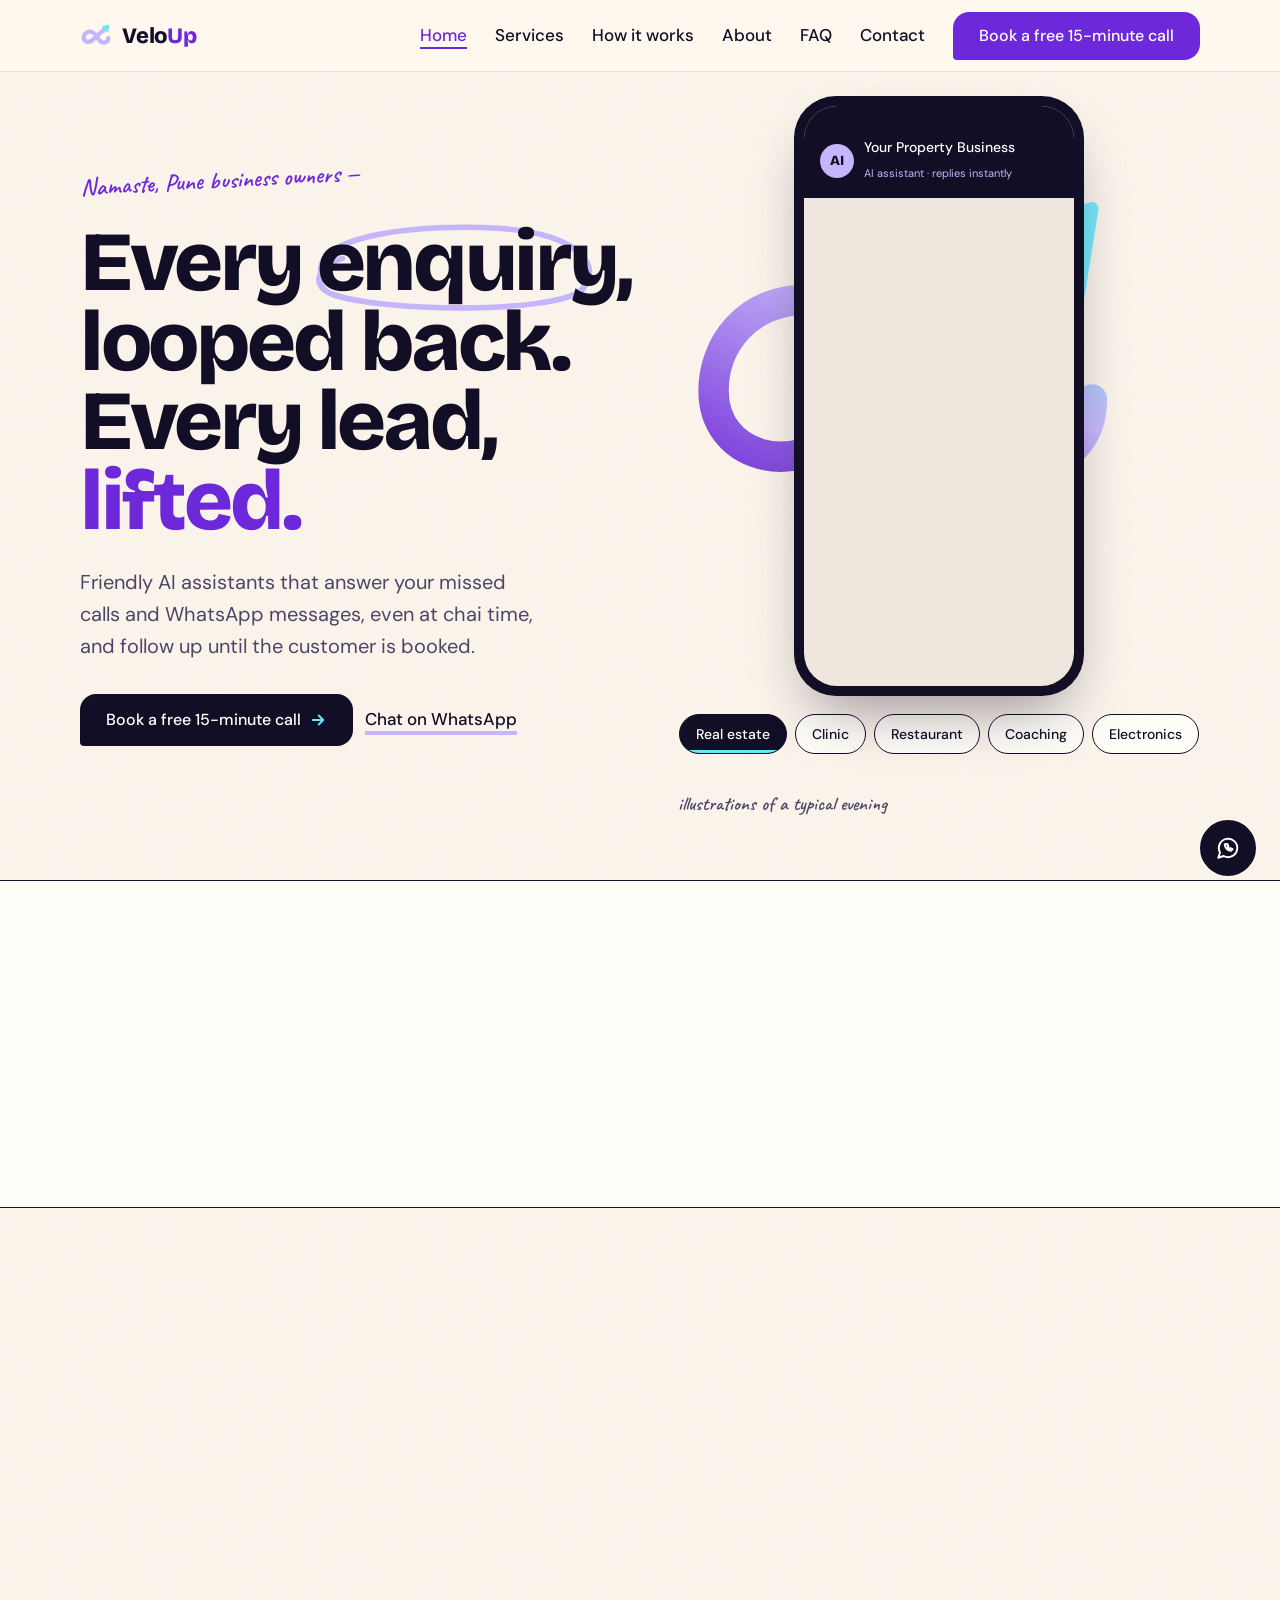
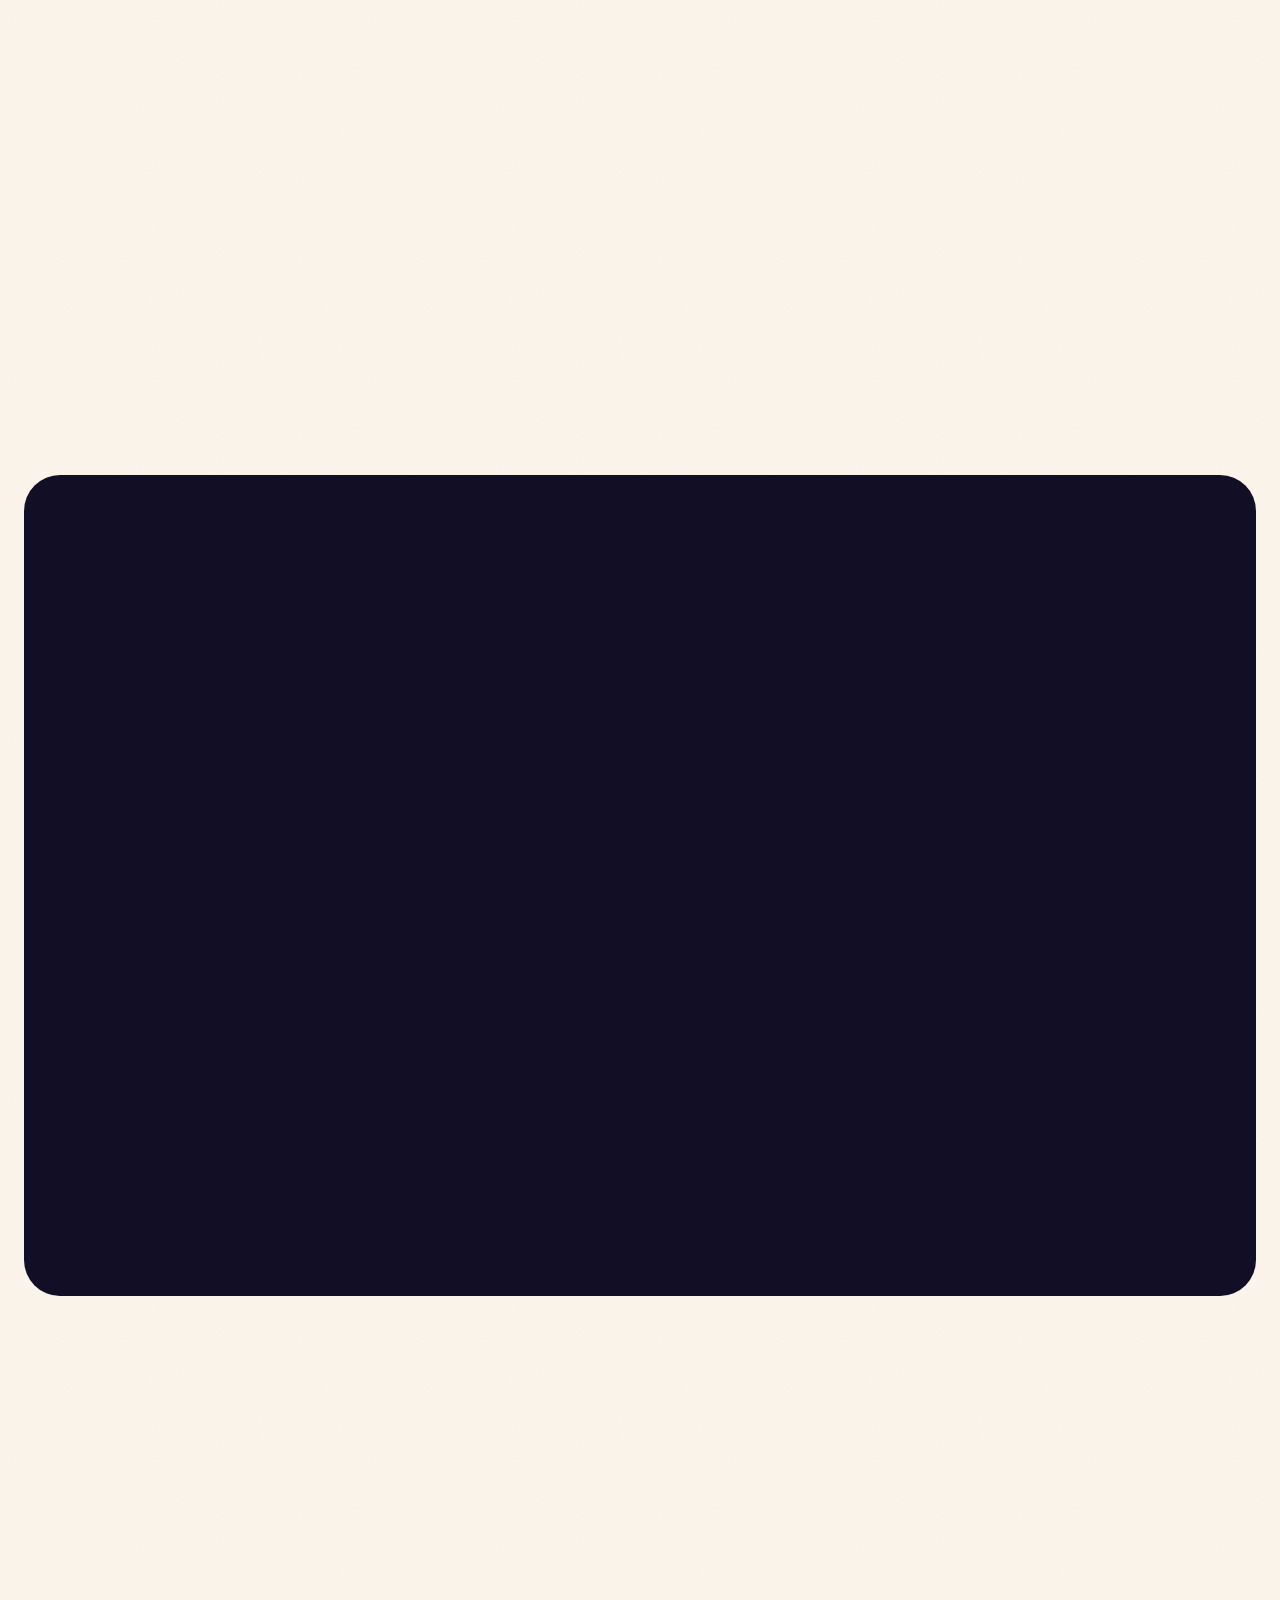
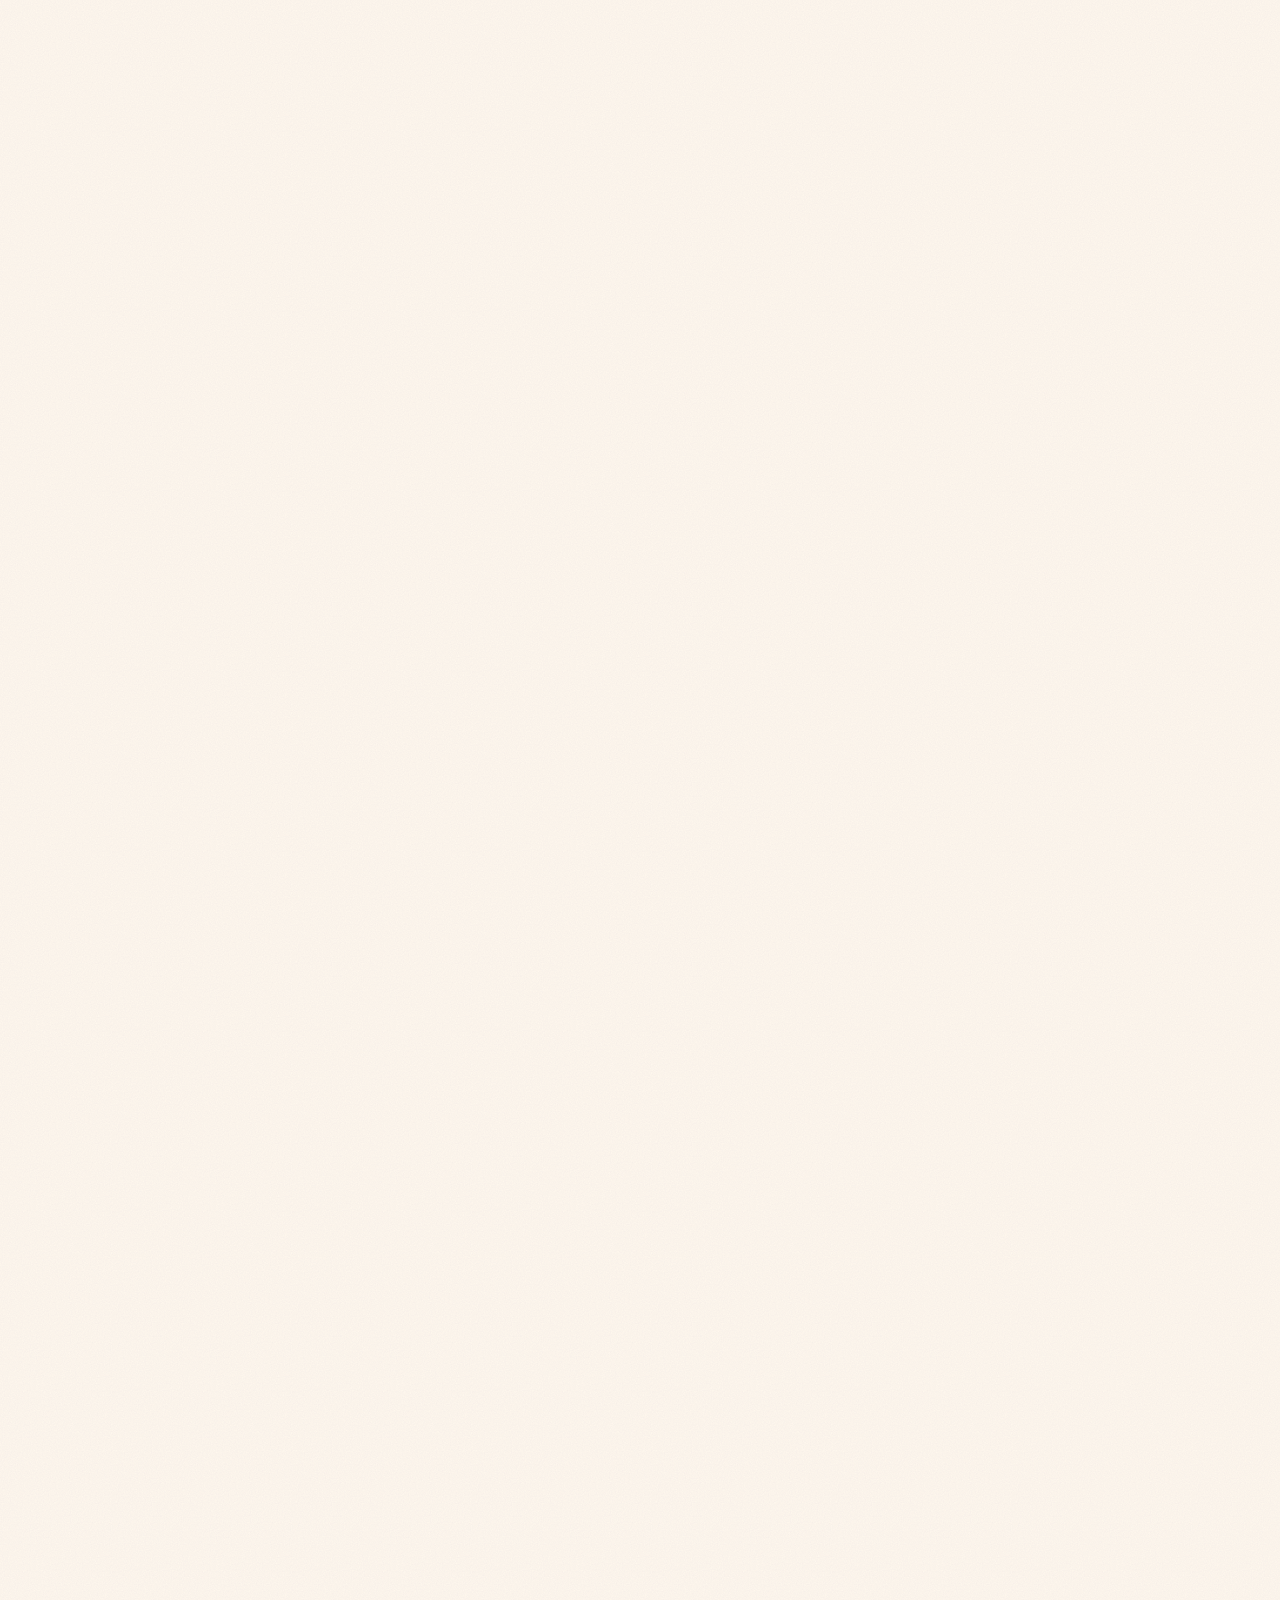
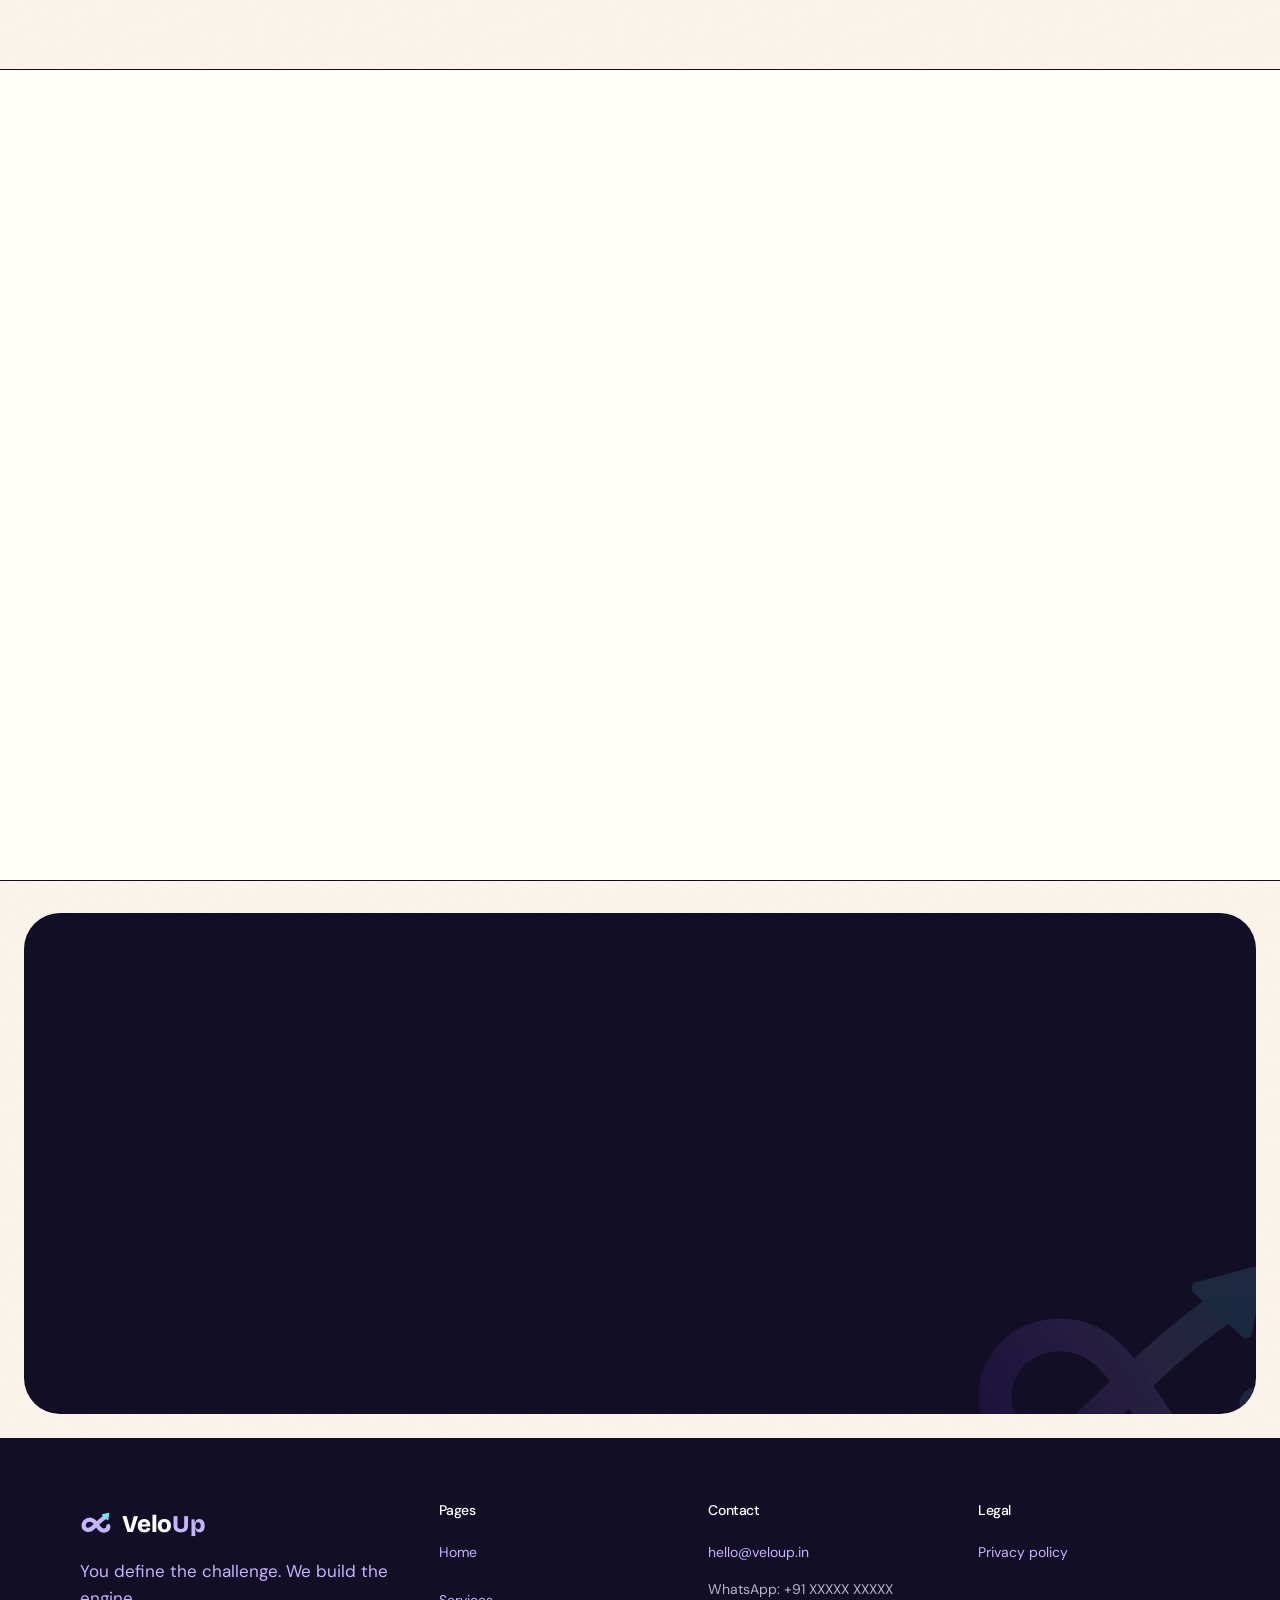
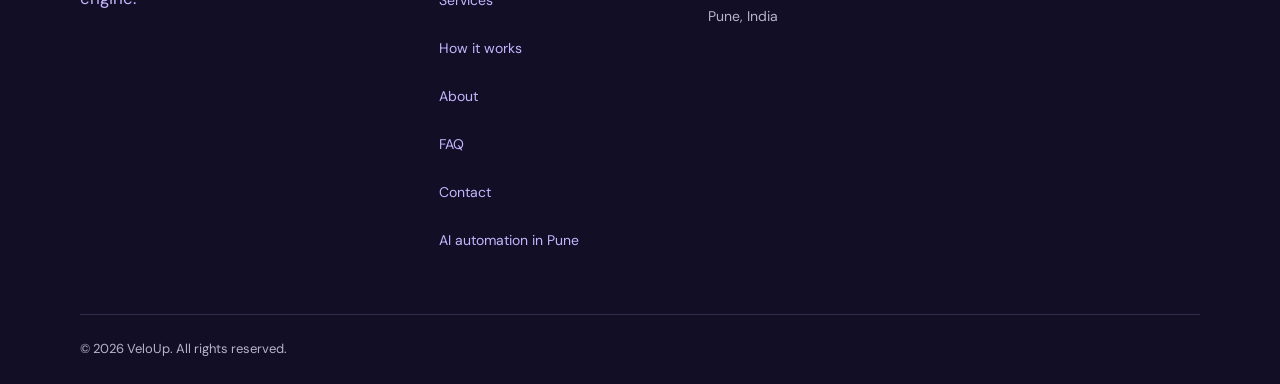
==== index.html @ d4a4a733 "Remove the scrolling industry banner from the home page Co-Authored-By: Claude Opus 5.5 <noreply@ant" ====
<!DOCTYPE html>
<html lang="en">
<head>
  <meta charset="UTF-8">
  <meta name="viewport" content="width=device-width, initial-scale=1.0">
  <meta http-equiv="Content-Security-Policy" content="default-src 'self'; script-src 'self'; style-src 'self'; img-src 'self' data:; font-src 'self'; connect-src https://script.google.com https://script.googleusercontent.com; form-action 'none'; base-uri 'self'; object-src 'none'">
  <meta name="referrer" content="strict-origin-when-cross-origin">
  <title>VeloUp - AI Business Automation for Pune Small Businesses</title>
  <meta name="description" content="Get steady enquiry follow-up with our AI automation. Start with WhatsApp and missed-call handling. Book a free 15-minute call.">
  <meta property="og:type" content="website">
  <meta property="og:site_name" content="VeloUp">
  <meta property="og:title" content="VeloUp - AI Business Automation for Pune Small Businesses">
  <meta property="og:description" content="Get steady enquiry follow-up with our AI automation. Start with WhatsApp and missed-call handling. Book a free 15-minute call.">
  <meta property="og:image" content="https://veloup.in/assets/og-image.png">
  <meta property="og:url" content="https://veloup.in/">
  <meta name="twitter:image" content="https://veloup.in/assets/og-image.png">
  <link rel="canonical" href="https://veloup.in/">
  <meta property="og:image:alt" content="VeloUp: You define the challenge. We build the engine.">
  <meta name="twitter:card" content="summary_large_image">
  <link rel="preload" href="assets/fonts/bricolage-grotesque-latin-800-normal.woff2" as="font" type="font/woff2" crossorigin>
  <link rel="preload" href="assets/fonts/dm-sans-latin-400-normal.woff2" as="font" type="font/woff2" crossorigin>
  <link rel="stylesheet" href="css/tokens.css">
  <link rel="stylesheet" href="css/style.css">
  <link rel="icon" href="assets/favicon/favicon.svg" type="image/svg+xml">
</head>
<body>
  <a href="#main-content" class="skip-link">Skip to main content</a>
  
  <div id="header-container">
    <header class="site-header site-header--fallback">
      <div class="container header-inner">
        <a class="logo" href="index.html" aria-label="VeloUp home"><svg class="logo-mark" viewBox="0 0 120 80" aria-hidden="true" focusable="false"><path d="M100 50 C100 67 79 71 68 57 C59 45 52 27 35 27 C20 27 13 38 13 48 C13 63 31 69 45 56 C58 44 70 31 90 17" fill="none" stroke="#C4B5FD" stroke-width="15" stroke-linecap="round" stroke-linejoin="round"/><path transform="translate(92 15) rotate(-48)" d="M13 0 L-5 -12 L-5 12 Z" fill="#67E8F9" stroke="#67E8F9" stroke-width="5" stroke-linejoin="round"/></svg><span class="logo-velo">Velo</span><span class="logo-up">Up</span></a>
        <nav class="site-nav site-nav--fallback" aria-label="Main">
          <ul class="nav-list"><li><a href="index.html" aria-current="page">Home</a></li><li><a href="services.html">Services</a></li><li><a href="how-it-works.html">How it works</a></li><li><a href="about.html">About</a></li><li><a href="faq.html">FAQ</a></li><li><a href="contact.html">Contact</a></li></ul>
        </nav>
        <a class="btn btn-primary header-cta" href="contact.html">Book a free 15-minute call</a>
      </div>
    </header>
  </div>
  
  <main id="main-content">

    <!-- HOME: hero with WhatsApp demo (several industries) -->
    <section class="hero wl-hero">
      <div class="container">
        <div class="hero-text">
          <p class="hand">Namaste, Pune business owners &mdash;</p>
          <h1 class="display">Every <span class="nw"><span class="circ">enquiry<svg viewBox="0 0 300 120" preserveAspectRatio="none" fill="none" aria-hidden="true" focusable="false"><path pathLength="1" d="M40 50 C15 60 10 85 30 95 C80 118 250 120 280 90 C300 60 280 20 200 12 C120 5 10 20 20 70" stroke="#C4B5FD" stroke-width="7" stroke-linecap="round"/></svg></span>,</span> looped back. Every lead, <span class="v">lifted.</span></h1>
          <p class="lead">Friendly AI assistants that answer your missed calls and WhatsApp messages, even at chai time, and follow up until the customer is booked.</p>
          <div class="hero-actions">
            <a class="btn btn-primary btn-lg" href="contact.html" data-book>Book a free 15-minute call</a>
            <a class="wl-link" href="contact.html" data-whatsapp>Chat on WhatsApp</a>
          </div>
        </div>
        <div class="stage" aria-label="Example WhatsApp conversations (illustrations) for different businesses: the AI assistant replies, notes what the customer needs and books the next step">
          <svg class="stage-art" viewBox="0 0 120 80" fill="none" aria-hidden="true" focusable="false">
            <defs><linearGradient id="wl-g" x1="0" y1="1" x2="1" y2="0"><stop offset="0" stop-color="#6D28D9"/><stop offset=".6" stop-color="#C4B5FD"/><stop offset="1" stop-color="#67E8F9"/></linearGradient></defs>
            <path d="M100 50 C100 67 79 71 68 57 C59 45 52 27 35 27 C20 27 13 38 13 48 C13 63 31 69 45 56 C58 44 70 31 90 17" stroke="url(#wl-g)" stroke-width="7" stroke-linecap="round" stroke-linejoin="round"/>
            <path transform="translate(92 15) rotate(-48)" d="M12 0 L-5 -11 L-5 11 Z" fill="#67E8F9" stroke="#67E8F9" stroke-width="3" stroke-linejoin="round"/>
          </svg>
          <div class="scene-tabs" role="group" aria-label="Choose a business type"><button class="scene-tab" type="button" aria-pressed="true">Real estate</button><button class="scene-tab" type="button" aria-pressed="false">Clinic</button><button class="scene-tab" type="button" aria-pressed="false">Restaurant</button><button class="scene-tab" type="button" aria-pressed="false">Coaching</button><button class="scene-tab" type="button" aria-pressed="false">Electronics</button></div>
          <div class="phone"><div class="phone-screen">
          <div class="phone-top"><span class="phone-av" aria-hidden="true">AI</span><span><b class="phone-name">Your Property Business</b><small>AI assistant · replies instantly</small></span></div>
          <div class="demo-chat" data-biz="Your Property Business">
          <p class="dm dm-sys" data-t="400">Missed voice call · 9:14 pm</p>
          <p class="dm dm-out" data-t="1900" data-note="1"><span class="dm-who">AI assistant</span>Hi! Sorry we missed your call 🙏 Are you looking for a 2 BHK or 3 BHK in Wakad?<time>9:14 pm</time></p>
          <p class="dm dm-in" data-t="3300"><span class="dm-who">Customer</span>3 BHK actually, budget around 1.2 Cr<time>9:16 pm</time></p>
          <p class="dm dm-out" data-t="4700" data-note="2"><span class="dm-who">AI assistant</span>Noted. We have 2 options in that range. Would a site visit on Saturday at 11 am work?<time>9:16 pm</time></p>
          <p class="dm dm-in" data-t="6000"><span class="dm-who">Customer</span>Yes, Saturday works 👍<time>9:20 pm</time></p>
          <p class="dm dm-ok" data-t="6900" data-note="3">✓ Site visit booked · Sat 11:00 am</p>
          </div>
          <div class="demo-chat" data-biz="Your Clinic" hidden>
          <p class="dm dm-sys" data-t="400">Missed voice call · 8:40 pm</p>
          <p class="dm dm-out" data-t="1900" data-note="1"><span class="dm-who">AI assistant</span>Hello! Sorry we missed your call. Would you like to book an appointment with the doctor?<time>8:40 pm</time></p>
          <p class="dm dm-in" data-t="3300"><span class="dm-who">Customer</span>Yes, for my mother. Tomorrow morning if possible<time>8:42 pm</time></p>
          <p class="dm dm-out" data-t="4700" data-note="2"><span class="dm-who">AI assistant</span>Of course. The doctor is free at 10:30 am or 11:15 am tomorrow. Which suits you?<time>8:42 pm</time></p>
          <p class="dm dm-in" data-t="6000"><span class="dm-who">Customer</span>10:30 please<time>8:43 pm</time></p>
          <p class="dm dm-ok" data-t="6900" data-note="3">✓ Appointment booked · Tue 10:30 am · reminder set</p>
          </div>
          <div class="demo-chat" data-biz="Your Restaurant" hidden>
          <p class="dm dm-in" data-t="400"><span class="dm-who">Customer</span>Hi, do you have a table for 6 on Saturday night?<time>7:05 pm</time></p>
          <p class="dm dm-out" data-t="1900" data-note="1"><span class="dm-who">AI assistant</span>Hi! Yes, we do 😊 Would 8 pm or 9 pm suit you? Any occasion we should know about?<time>7:05 pm</time></p>
          <p class="dm dm-in" data-t="3300"><span class="dm-who">Customer</span>8 pm. It&#x27;s my wife&#x27;s birthday<time>7:06 pm</time></p>
          <p class="dm dm-out" data-t="4700" data-note="2"><span class="dm-who">AI assistant</span>Lovely! Table for 6 at 8 pm on Saturday. I&#x27;ve told the team it&#x27;s a birthday 🎂<time>7:06 pm</time></p>
          <p class="dm dm-ok" data-t="5900" data-note="3">✓ Table booked · Sat 8:00 pm · 6 guests</p>
          </div>
          <div class="demo-chat" data-biz="Your Institute" hidden>
          <p class="dm dm-in" data-t="400"><span class="dm-who">Customer</span>What are the batch timings for JEE 2027?<time>11:40 pm</time></p>
          <p class="dm dm-out" data-t="1900" data-note="1"><span class="dm-who">AI assistant</span>Hi! We have a morning batch (7–9 am) and an evening batch (6–8 pm). Would you like a free demo class?<time>11:40 pm</time></p>
          <p class="dm dm-in" data-t="3300"><span class="dm-who">Customer</span>Evening. Can my son come on Monday?<time>11:42 pm</time></p>
          <p class="dm dm-out" data-t="4700" data-note="2"><span class="dm-who">AI assistant</span>Done! Demo class on Monday at 6 pm. I&#x27;ll send the address and a reminder that morning.<time>11:42 pm</time></p>
          <p class="dm dm-ok" data-t="5900" data-note="3">✓ Demo class booked · Mon 6:00 pm</p>
          </div>
          <div class="demo-chat" data-biz="Your Store" hidden>
          <p class="dm dm-in" data-t="400"><span class="dm-who">Customer</span>Do you have a 55-inch 4K TV in stock? Any EMI option?<time>6:10 pm</time></p>
          <p class="dm dm-out" data-t="1900" data-note="1"><span class="dm-who">AI assistant</span>Yes! We have 3 models in stock, with no-cost EMI on all of them. Shall I send photos and prices?<time>6:10 pm</time></p>
          <p class="dm dm-in" data-t="3300"><span class="dm-who">Customer</span>Yes please. Can I see them tomorrow?<time>6:12 pm</time></p>
          <p class="dm dm-out" data-t="4700" data-note="2"><span class="dm-who">AI assistant</span>Sent ✓ I&#x27;ve noted a store visit for tomorrow at 5 pm. Ask for the TV section.<time>6:12 pm</time></p>
          <p class="dm dm-ok" data-t="5900" data-note="3">✓ Store visit booked · tomorrow 5:00 pm</p>
          </div>
          <span class="dm-typing" aria-hidden="true"><i></i><i></i><i></i></span>
          </div></div>
          <p class="note note-1" data-scene="0" data-n="1" aria-hidden="true"><span class="note-q">9:14 pm · missed call</span>Reply sent on WhatsApp<span class="note-a">in seconds ✓</span></p>
          <p class="note note-2" data-scene="0" data-n="2" aria-hidden="true"><span class="note-q">9:16 pm · needs</span>3 BHK · Wakad · ₹1.2 Cr<span class="note-a">noted for your team ✓</span></p>
          <p class="note note-3" data-scene="0" data-n="3" aria-hidden="true"><span class="note-q">9:21 pm · booked</span>Site visit, Saturday 11 am<span class="note-a">booked ↗</span></p>
          <p class="note note-1" data-scene="1" data-n="1" aria-hidden="true" hidden><span class="note-q">8:40 pm · missed call</span>Patient called after hours<span class="note-a">replied in seconds ✓</span></p>
          <p class="note note-2" data-scene="1" data-n="2" aria-hidden="true" hidden><span class="note-q">8:42 pm · needs</span>Mother · tomorrow morning<span class="note-a">noted for reception ✓</span></p>
          <p class="note note-3" data-scene="1" data-n="3" aria-hidden="true" hidden><span class="note-q">8:43 pm · booked</span>Tue 10:30 am + reminder<span class="note-a">no-show avoided ↗</span></p>
          <p class="note note-1" data-scene="2" data-n="1" aria-hidden="true" hidden><span class="note-q">7:05 pm · enquiry</span>Answered during dinner rush<span class="note-a">in seconds ✓</span></p>
          <p class="note note-2" data-scene="2" data-n="2" aria-hidden="true" hidden><span class="note-q">7:06 pm · needs</span>6 guests · birthday<span class="note-a">noted for the team ✓</span></p>
          <p class="note note-3" data-scene="2" data-n="3" aria-hidden="true" hidden><span class="note-q">7:06 pm · booked</span>Saturday, 8 pm<span class="note-a">booked ↗</span></p>
          <p class="note note-1" data-scene="3" data-n="1" aria-hidden="true" hidden><span class="note-q">11:40 pm · enquiry</span>Parent asked at midnight<span class="note-a">answered ✓</span></p>
          <p class="note note-2" data-scene="3" data-n="2" aria-hidden="true" hidden><span class="note-q">11:42 pm · needs</span>JEE 2027 · evening batch<span class="note-a">noted for counsellor ✓</span></p>
          <p class="note note-3" data-scene="3" data-n="3" aria-hidden="true" hidden><span class="note-q">11:42 pm · booked</span>Demo class, Monday 6 pm<span class="note-a">booked ↗</span></p>
          <p class="note note-1" data-scene="4" data-n="1" aria-hidden="true" hidden><span class="note-q">6:10 pm · enquiry</span>Stock + EMI question<span class="note-a">answered ✓</span></p>
          <p class="note note-2" data-scene="4" data-n="2" aria-hidden="true" hidden><span class="note-q">6:12 pm · needs</span>55-inch 4K · wants EMI<span class="note-a">noted for sales ✓</span></p>
          <p class="note note-3" data-scene="4" data-n="3" aria-hidden="true" hidden><span class="note-q">6:12 pm · booked</span>Store visit, tomorrow 5 pm<span class="note-a">booked ↗</span></p>
          <p class="stage-cap">illustrations of a typical evening</p>
        </div>
      </div>
    </section>

    <!-- HOME: services -->
    <section class="svc-strip" aria-labelledby="svc-title">
      <h2 id="svc-title" class="visually-hidden">Our services</h2>
      <div class="container">
        <ul class="svc-grid">
          <li class="svc-item"><span class="svc-num" aria-hidden="true">01</span><h3>WhatsApp &amp; missed-call follow-up</h3><p>Every missed call gets a friendly reply in seconds, then reminders so nothing falls through.</p></li>
          <li class="svc-item"><span class="svc-num" aria-hidden="true">02</span><h3>Appointment booking bot</h3><p>Books, reschedules and reminds on WhatsApp, using your real free slots.</p></li>
          <li class="svc-item"><span class="svc-num" aria-hidden="true">03</span><h3>AI voice agent</h3><p>Answers inbound calls and follows up enquiries by phone.</p></li>
          <li class="svc-item"><span class="svc-num" aria-hidden="true">04</span><h3>Support chatbot</h3><p>Answers common customer questions, day or night.</p></li>
          <li class="svc-item"><span class="svc-num" aria-hidden="true">05</span><h3>Back-office automation</h3><p>Attendance, payroll calculations, billing and reporting.</p></li>
        </ul>
        <p class="svc-more"><a class="btn-text" href="services.html">See all services in detail</a></p>
      </div>
    </section>

    <!-- HOME: who it's for -->
    <section class="bg-white">
      <div class="container">
        <div class="sec-head">
          <h2>Built for businesses that get enquiries</h2>
          <p class="hand">if customers call or message you, it helps &mdash;</p>
        </div>
        <ul class="ind-grid">
          <li class="ind-card"><span class="ind-tag">Healthcare</span><h3>Clinics &amp; hospitals</h3><p>Books appointments, answers timing and fee questions, and sends reminders so fewer patients miss visits.</p></li>
          <li class="ind-card"><span class="ind-tag">Diagnostics</span><h3>Pathology labs</h3><p>Books home sample collection, explains test preparation and sends a message when reports are ready.</p></li>
          <li class="ind-card"><span class="ind-tag">Property</span><h3>Real estate</h3><p>Replies to property enquiries at any hour, notes budget and area, and books site visits.</p></li>
          <li class="ind-card"><span class="ind-tag">Food</span><h3>Restaurants &amp; caf&eacute;s</h3><p>Takes table bookings, answers menu and timing questions, and handles party enquiries.</p></li>
          <li class="ind-card"><span class="ind-tag">Education</span><h3>Coaching &amp; institutes</h3><p>Shares batch timings and fees, books demo classes and follows up with parents.</p></li>
          <li class="ind-card"><span class="ind-tag">Services</span><h3>Marketing agencies</h3><p>Qualifies new leads (goal, budget, timeline) and books strategy calls for your team.</p></li>
          <li class="ind-card"><span class="ind-tag">Retail</span><h3>Electronics &amp; retail shops</h3><p>Answers stock and price questions, shares photos and EMI options, and books store visits.</p></li>
          <li class="ind-card ind-more"><span class="ind-tag">And more</span><h3>Salons, gyms, showrooms&hellip;</h3><p>Travel agents, interior designers, car dealers. If your phone rings with enquiries, talk to us.</p></li>
        </ul>
      </div>
    </section>

    <!-- HOME: what businesses miss without AI -->
    <section class="miss on-dark">
      <div class="container">
        <div class="sec-head">
          <h2>What businesses quietly lose <span>without AI</span></h2>
          <p class="lead">None of this shows up on a report. The customer simply books with whoever replied first.</p>
        </div>
        <ul class="miss-list">
          <li class="miss-row"><s class="miss-without"><span>An enquiry at 9:30 pm waits until morning</span></s><span class="miss-with">Answered in seconds, day or night</span></li>
          <li class="miss-row"><s class="miss-without"><span>The customer messaged three shops and booked with the first to reply</span></s><span class="miss-with">You're the first to reply, every time</span></li>
          <li class="miss-row"><s class="miss-without"><span>Staff answer the same ten questions all day</span></s><span class="miss-with">The assistant handles routine questions; your team handles people</span></li>
          <li class="miss-row"><s class="miss-without"><span>&ldquo;I'll call back later&rdquo; &mdash; and nobody does</span></s><span class="miss-with">Every lead gets a follow-up, automatically</span></li>
          <li class="miss-row"><s class="miss-without"><span>Customers forget appointments and don't turn up</span></s><span class="miss-with">A reminder goes out before every booking</span></li>
          <li class="miss-row"><s class="miss-without"><span>Leads are scattered across phones and chats</span></s><span class="miss-with">Every enquiry lands in one simple sheet</span></li>
        </ul>
      </div>
    </section>

    <!-- HOME: missed-enquiry calculator -->
    <section class="bg-white">
      <div class="container calc-grid">
        <div>
          <h2>What are missed enquiries costing you?</h2>
          <p class="lead">Move the sliders to match your business. It takes ten seconds, and nothing you enter leaves this page.</p>
        </div>
        <div class="calc-panel" id="calc">
          <div class="calc-field"><label for="calc-e">Enquiries per month <output for="calc-e" id="calc-e-out">120</output></label><input id="calc-e" type="range" min="10" max="500" step="10" value="120"></div>
          <div class="calc-field"><label for="calc-u">Go unanswered or late <output for="calc-u" id="calc-u-out">25%</output></label><input id="calc-u" type="range" min="5" max="60" step="5" value="25"></div>
          <div class="calc-field"><label for="calc-v">Average sale value <output for="calc-v" id="calc-v-out">&#8377;25,000</output></label><input id="calc-v" type="range" min="1000" max="500000" step="1000" value="25000"></div>
          <div class="calc-field"><label for="calc-c">Enquiries that usually become customers <output for="calc-c" id="calc-c-out">10%</output></label><input id="calc-c" type="range" min="2" max="40" step="1" value="10"></div>
          <div class="calc-result" aria-live="polite">
            <p class="hand">roughly at risk every month &mdash;</p>
            <p class="calc-amt" id="calc-amt">&#8377;75,000</p>
            <p class="calc-how" id="calc-how">Estimate: 30 missed enquiries &times; 10% who would have bought &times; &#8377;25,000. Your real numbers will differ.</p>
          </div>
          <a class="btn btn-primary btn-lg" href="contact.html" data-book>Book a free call to win it back</a>
        </div>
      </div>
    </section>

    <!-- HOME: how it works -->
    <section class="bg-white">
      <div class="container loop-steps-grid">
        <div>
          <h2>Start small. See it work.</h2>
          <p class="hand">no big contracts, promise.</p>
        </div>
        <div class="loop-wrap" id="loop-steps">
          <svg class="loop-line" viewBox="0 0 600 30" preserveAspectRatio="none" fill="none" aria-hidden="true" focusable="false"><path class="track" d="M0 15 C150 30 250 0 330 15 S520 25 600 15"/><path class="fill" pathLength="1" d="M0 15 C150 30 250 0 330 15 S520 25 600 15"/></svg>
          <ol class="loop-steps">
          <li class="loop-step"><span class="loop-dot" aria-hidden="true">1</span><h3>Free 15-minute call</h3><p>Tell us where enquiries slip through. Custom quote after the call.</p></li>
          <li class="loop-step"><span class="loop-dot" aria-hidden="true">2</span><h3>14 days, one lead source</h3><p>We switch it on for one channel first and you see real results.</p></li>
          <li class="loop-step"><span class="loop-dot" aria-hidden="true">3</span><h3>Scale up with confidence</h3><p>Add more only when you've seen it work.</p></li>
          </ol>
        </div>
        <p><a class="btn-text" href="how-it-works.html">See how it works in detail</a></p>
      </div>
    </section>

    <!-- HOME: why choose us -->
    <section class="bg-white">
      <div class="container">
        <h2>Why choose us</h2>
        <ul class="why-grid">
          <li>Your customer details stay with your business</li>
          <li>We support your team, not replace it</li>
          <li>Start small, scale at your pace</li>
          <li>Custom quotes after your free call</li>
        </ul>
      </div>
    </section>

    <!-- HOME: founders' note -->
    <section class="bg-tint">
      <div class="container founders-note">
        <p class="hand">a note from the founders &mdash;</p>
        <blockquote class="fn-quote">
          <p>We started VeloUp because we kept seeing the same thing in Pune: good businesses, steady enquiries, and too many of them slipping away simply because nobody had a free minute to reply.</p>
          <p>We don't think the answer is more staff or complicated software. It's a friendly assistant that replies in seconds, asks the right questions, and hands your team a lead that's ready to act on.</p>
          <p>We're a small, new team. We'd rather earn your trust with 14 days of real results than with a big promise.</p>
        </blockquote>
        <p class="fn-sign"><span class="fn-names">[Founder 1 name] &amp; [Founder 2 name]</span><span class="fn-role">Co-founders, VeloUp</span></p>
        <p><a class="btn-text" href="about.html">Read our story</a></p>
      </div>
    </section>

    <!-- HOME: closing call to action -->
    <section class="cta-band on-dark">
      <div class="container">
        <p class="hand">psst &mdash; your next enquiry is already on its way</p>
        <h2>Let's make sure it <span>gets a reply.</span></h2>
        <div class="cta-actions">
          <a class="btn btn-primary btn-lg" href="contact.html" data-book>Book a free 15-minute call</a>
        </div>
      </div>
    </section>

  </main>
  
  <div id="footer-container">
    <footer class="site-footer">
      <div class="container">
        <div class="footer-grid">
          <div class="footer-brand">
            <a class="logo" href="index.html" aria-label="VeloUp home"><svg class="logo-mark" viewBox="0 0 120 80" aria-hidden="true" focusable="false"><path d="M100 50 C100 67 79 71 68 57 C59 45 52 27 35 27 C20 27 13 38 13 48 C13 63 31 69 45 56 C58 44 70 31 90 17" fill="none" stroke="#C4B5FD" stroke-width="15" stroke-linecap="round" stroke-linejoin="round"/><path transform="translate(92 15) rotate(-48)" d="M13 0 L-5 -12 L-5 12 Z" fill="#67E8F9" stroke="#67E8F9" stroke-width="5" stroke-linejoin="round"/></svg><span class="logo-velo">Velo</span><span class="logo-up">Up</span></a>
            <p class="footer-tagline">You define the challenge. We build the engine.</p>
          </div>
          <div><h2>Pages</h2><ul class="footer-list"><li><a href="index.html">Home</a></li><li><a href="services.html">Services</a></li><li><a href="how-it-works.html">How it works</a></li><li><a href="about.html">About</a></li><li><a href="faq.html">FAQ</a></li><li><a href="contact.html">Contact</a></li><li><a href="ai-automation-pune.html">AI automation in Pune</a></li></ul></div>
          <div><h2>Contact</h2><ul class="footer-list"><li>hello@veloup.in</li><li>WhatsApp: +91 XXXXX XXXXX</li><li>Pune, India</li></ul></div>
          <div><h2>Legal</h2><ul class="footer-list"><li><a href="privacy.html">Privacy policy</a></li></ul></div>
        </div>
        <div class="footer-bottom"><p>&copy; 2026 VeloUp. All rights reserved.</p></div>
      </div>
    </footer>
  </div>
  
  <script src="js/config.js"></script>
  <script src="js/layout.js"></script>
  <script src="js/motion.js"></script>
  <script src="js/demo.js"></script>
</body>
</html>
---- css/tokens.css ----
/* Fonts are hosted on this site (assets/fonts): faster, and no visitor data goes to Google. */
@font-face { font-family: 'Bricolage Grotesque'; font-weight: 800; font-style: normal; font-display: swap; src: url('../assets/fonts/bricolage-grotesque-latin-800-normal.woff2') format('woff2'); }
@font-face { font-family: 'Caveat'; font-weight: 600; font-style: normal; font-display: swap; src: url('../assets/fonts/caveat-latin-600-normal.woff2') format('woff2'); }
@font-face { font-family: 'DM Sans'; font-weight: 400; font-style: normal; font-display: swap; src: url('../assets/fonts/dm-sans-latin-400-normal.woff2') format('woff2'); }
@font-face { font-family: 'DM Sans'; font-weight: 500; font-style: normal; font-display: swap; src: url('../assets/fonts/dm-sans-latin-500-normal.woff2') format('woff2'); }

/* VeloUp design tokens. Source of truth: DESIGN.md. Change a value here and it changes everywhere. */

:root {
  /* Colours (DESIGN.md section 2) */
  --midnight: #120E26;          /* dark backgrounds; body text on light backgrounds */
  --midnight-raised: #1E1838;   /* cards and panels on dark */
  --violet: #6D28D9;            /* buttons, links on light backgrounds */
  --violet-dark: #5B21B6;       /* button hover / pressed */
  --lavender: #C4B5FD;          /* accents on DARK backgrounds only */
  --cyan: #67E8F9;              /* the arrow tip only, used sparingly */
  --white: #FFFFFF;
  --tint: #F5F3FF;              /* alternate light section background */
  --text-muted: #4B4666;        /* secondary text on light */
  --text-muted-dark: #B8B3CC;   /* secondary text on Midnight */
  --error: #B42318;             /* form errors only */
  --cream: #FFF8EE;             /* page background (Warm Loop) */
  --paper: #FFFDF8;             /* raised strips, white sticky notes, panels */
  --lav-soft: #EDE7FF;          /* lavender sticky notes, slider track */
  --rule: #E9DFCF;              /* thin dividers on cream */

  /* Borders and shadows */
  --border-light: 1px solid rgba(18, 14, 38, 0.12);
  --border-dark: 1px solid rgba(196, 181, 253, 0.18);
  --shadow-soft: 0 8px 24px rgba(18, 14, 38, 0.10);
  --glow-violet: 0 8px 24px rgba(109, 40, 217, 0.35);

  /* Fonts (DESIGN.md section 3). Weights are set in style.css. */
  --font-heading: 'Bricolage Grotesque', system-ui, sans-serif;
  --font-body: 'DM Sans', system-ui, sans-serif;
  --font-hand: 'Caveat', cursive;   /* handwritten notes and asides only */

  /* Type scale: phone first (DESIGN.md section 3) */
  --fs-display: 3rem;      /* 48px */
  --fs-h1: 2rem;           /* 32px */
  --fs-h2: 1.625rem;       /* 26px */
  --fs-h3: 1.25rem;        /* 20px */
  --fs-lead: 1.125rem;     /* 18px */
  --fs-body: 1rem;         /* 16px */
  --fs-button: 1rem;       /* 16px */
  --fs-small: 0.875rem;    /* 14px */
  --fs-smallest: 0.8125rem;/* 13px */

  --lh-display: 1.1;
  --lh-h1: 1.15;
  --lh-h2: 1.2;
  --lh-h3: 1.3;
  --lh-body: 1.6;

  /* Spacing scale: base unit 4px */
  --space-1: 0.25rem;  /* 4  */
  --space-2: 0.5rem;   /* 8  */
  --space-3: 0.75rem;  /* 12 */
  --space-4: 1rem;     /* 16 */
  --space-5: 1.5rem;   /* 24 */
  --space-6: 2rem;     /* 32 */
  --space-7: 3rem;     /* 48 */
  --space-8: 4rem;     /* 64 */
  --space-9: 6rem;     /* 96 */
  --space-10: 8rem;    /* 128 */

  /* Layout */
  --container: 1120px;
  --pad: 1.25rem;          /* 20px side padding on phone */
  --section-pad: 4rem;     /* 64px on phone */
  --header-h: 4rem;        /* 64px on phone */
  --action-bar-h: 4rem;    /* 64px mobile bottom bar */

  /* Shape */
  --radius-card: 12px;
  --radius-pill: 999px;
  --radius-chat: 20px;
  --radius-ink: 16px 16px 16px 4px;  /* speech-bubble corner on buttons and panels */

  /* Motion (DESIGN.md section 11) */
  --ease: cubic-bezier(0.22, 1, 0.36, 1);
  --dur-fast: 150ms;
  --dur-hover: 200ms;
  --dur-reveal: 600ms;
}

/* Tablet */
@media (min-width: 768px) {
  :root {
    --pad: 2rem;            /* 32px */
    --section-pad: 6rem;    /* 96px */
  }
}

/* Desktop */
@media (min-width: 1024px) {
  :root {
    --fs-display: 5.25rem;  /* 84px */
    --fs-h1: 2.75rem;       /* 44px */
    --fs-h2: 2.125rem;      /* 34px */
    --fs-h3: 1.375rem;      /* 22px */
    --fs-lead: 1.25rem;     /* 20px */
    --fs-body: 1.0625rem;   /* 17px */

    --pad: 3rem;            /* 48px */
    --section-pad: 8rem;    /* 128px */
    --header-h: 4.5rem;     /* 72px */
  }
}
---- css/style.css ----
/* VeloUp styles. Uses only the variables in tokens.css. Rules come from DESIGN.md. */

/* ---------- Reset and base ---------- */
*, *::before, *::after { box-sizing: border-box; }
* { margin: 0; padding: 0; }

html { -webkit-text-size-adjust: 100%; }
html.menu-open { overflow: hidden; }

body {
  font-family: var(--font-body);
  font-weight: 400;
  font-size: var(--fs-body);
  line-height: var(--lh-body);
  color: var(--midnight);
  background: var(--white);
  -webkit-font-smoothing: antialiased;
  -moz-osx-font-smoothing: grayscale;
  padding-bottom: var(--action-bar-h); /* room for the mobile bottom bar */
}

img, svg { display: block; max-width: 100%; height: auto; }
ul { list-style: none; }
a { color: var(--violet); }

/* ---------- Headings ---------- */
h1, h2, h3 {
  font-family: var(--font-heading);
  font-weight: 600;
  color: var(--midnight);
  margin-bottom: var(--space-4);
}
h1 { font-size: var(--fs-h1); line-height: var(--lh-h1); }
h2 { font-size: var(--fs-h2); line-height: var(--lh-h2); }
h3 { font-size: var(--fs-h3); line-height: var(--lh-h3); }

p { max-width: 680px; margin-bottom: var(--space-4); }

.lead { font-size: var(--fs-lead); }
.small { font-size: var(--fs-small); }

/* ---------- Layout ---------- */
.container {
  width: 100%;
  max-width: calc(var(--container) + 2 * var(--pad));
  margin-inline: auto;
  padding-inline: var(--pad);
}

section { padding-block: var(--section-pad); }

/* ---------- Skip link ---------- */
.skip-link {
  position: absolute;
  top: -100px;
  left: var(--space-2);
  z-index: 1000;
  padding: var(--space-3) var(--space-4);
  background: var(--violet);
  color: var(--white);
  border-radius: var(--space-2);
  text-decoration: none;
  font-weight: 500;
}
.skip-link:focus { top: var(--space-2); }

/* ---------- Focus (3px ring, offset 2px; Lavender on dark) ---------- */
:focus-visible {
  outline: 3px solid var(--violet);
  outline-offset: 2px;
}
.site-header :focus-visible,
.site-footer :focus-visible,
.action-bar :focus-visible,
.wa-float:focus-visible {
  outline-color: var(--lavender);
}

/* ---------- Buttons ---------- */
.btn {
  display: inline-flex;
  align-items: center;
  justify-content: center;
  min-height: 48px;
  padding: 0 var(--space-5);
  border: 2px solid transparent;
  border-radius: var(--radius-pill);
  font-family: var(--font-body);
  font-weight: 500;
  font-size: var(--fs-button);
  line-height: 1;
  text-align: center;
  text-decoration: none;
  cursor: pointer;
  transition: transform var(--dur-fast) var(--ease),
              background-color var(--dur-fast) var(--ease),
              box-shadow var(--dur-hover) var(--ease);
}
.btn-lg { min-height: 52px; }

.btn-primary { background: var(--violet); color: var(--white); }
.btn-primary:hover {
  background: var(--violet-dark);
  transform: translateY(-2px);
  box-shadow: var(--glow-violet);
}
.btn-primary:active { transform: none; box-shadow: none; }
.btn-primary[disabled], .btn-primary[aria-disabled="true"] { opacity: 0.5; pointer-events: none; }

.btn-secondary {
  background: transparent;
  color: var(--violet);
  border-color: var(--violet);
}
.btn-secondary:hover { background: rgba(109, 40, 217, 0.08); transform: translateY(-2px); }
.btn-secondary:active { transform: none; }

/* Secondary button on dark backgrounds: white */
.site-header .btn-secondary,
.site-footer .btn-secondary,
.action-bar .btn-secondary,
.site-nav .btn-secondary {
  color: var(--white);
  border-color: var(--white);
}
.site-header .btn-secondary:hover,
.action-bar .btn-secondary:hover,
.site-nav .btn-secondary:hover { background: rgba(255, 255, 255, 0.1); }

.btn-text {
  color: var(--violet);
  text-decoration: underline;
  text-underline-offset: 3px;
  font-weight: 500;
}
.btn-text:hover { color: var(--violet-dark); }

/* ---------- Header ---------- */
.site-header {
  position: sticky;
  top: 0;
  z-index: 100;
  height: var(--header-h);
  background: var(--midnight);
  color: var(--white);
}
.header-inner {
  display: flex;
  align-items: center;
  gap: var(--space-4);
  height: 100%;
}

.logo {
  position: relative;
  z-index: 2;
  display: inline-flex;
  align-items: center;
  min-height: 44px;
  font-family: var(--font-heading);
  font-weight: 600;
  font-size: 1.375rem;
  line-height: 1;
  letter-spacing: -0.01em;
  text-decoration: none;
  color: var(--white);
}
.logo-up { color: var(--lavender); }

.header-cta { display: none; }

/* Hamburger (below 1024px) */
.menu-toggle {
  position: relative;
  z-index: 2;
  display: inline-flex;
  flex-direction: column;
  align-items: center;
  justify-content: center;
  gap: 5px;
  width: 44px;
  height: 44px;
  margin-left: auto;
  background: transparent;
  border: 0;
  border-radius: var(--space-2);
  cursor: pointer;
}
.menu-toggle .bar {
  display: block;
  width: 24px;
  height: 2px;
  background: var(--white);
  border-radius: 2px;
  transition: transform var(--dur-hover) var(--ease), opacity var(--dur-hover) var(--ease);
}
.menu-open .menu-toggle .bar:nth-child(1) { transform: translateY(7px) rotate(45deg); }
.menu-open .menu-toggle .bar:nth-child(2) { opacity: 0; }
.menu-open .menu-toggle .bar:nth-child(3) { transform: translateY(-7px) rotate(-45deg); }

/* Navigation: slide-in panel below 1024px */
.site-nav {
  position: fixed;
  inset: 0;
  z-index: 1;
  display: flex;
  flex-direction: column;
  padding: calc(var(--header-h) + var(--space-5)) var(--pad) var(--space-6);
  background: var(--midnight);
  overflow-y: auto;
  transform: translateX(100%);
  visibility: hidden;
  transition: transform 350ms var(--ease), visibility 0s linear 350ms;
}
.menu-open .site-nav {
  transform: none;
  visibility: visible;
  transition-delay: 0s;
}

.nav-list { display: flex; flex-direction: column; }
.nav-list li { border-bottom: var(--border-dark); }
.nav-list a {
  display: flex;
  align-items: center;
  min-height: 56px;
  font-size: 1.25rem;
  color: var(--white);
  text-decoration: none;
}
.nav-list a:hover { color: var(--lavender); }
.nav-list a[aria-current="page"] {
  color: var(--lavender);
  text-decoration: underline;
  text-decoration-thickness: 2px;
  text-underline-offset: 6px;
}

.nav-actions {
  display: flex;
  flex-direction: column;
  gap: var(--space-3);
  margin-top: auto;
  padding-top: var(--space-6);
}
.nav-actions .btn { width: 100%; }

/* No-JavaScript fallback header: always visible, simple row */
.site-nav--fallback {
  position: static;
  inset: auto;
  z-index: auto;
  flex: 1;
  padding: 0;
  background: transparent;
  overflow: visible;
  transform: none;
  visibility: visible;
  transition: none;
}
.site-nav--fallback .nav-list {
  flex-direction: row;
  flex-wrap: wrap;
  justify-content: flex-end;
  column-gap: var(--space-3);
}
.site-nav--fallback .nav-list li { border: 0; }
.site-nav--fallback .nav-list a { min-height: 44px; font-size: var(--fs-small); }
.site-header--fallback .header-cta { display: none; }
.site-header--fallback { height: auto; min-height: var(--header-h); padding-block: var(--space-2); }

/* ---------- Footer ---------- */
.site-footer {
  background: var(--midnight);
  color: var(--text-muted-dark);
  padding: var(--space-8) 0 var(--space-5);
  font-size: var(--fs-small);
}
.footer-grid {
  display: grid;
  gap: var(--space-7);
  grid-template-columns: 1fr;
}
.footer-brand .logo { font-size: 1.5rem; margin-bottom: var(--space-3); }
.footer-tagline { color: var(--lavender); font-size: var(--fs-body); max-width: 320px; }
.site-footer h2 {
  font-family: var(--font-body);
  font-weight: 500;
  font-size: var(--fs-small);
  color: var(--white);
  margin-bottom: var(--space-3);
}
.footer-list li { margin-bottom: var(--space-1); }
.site-footer a { color: var(--lavender); text-decoration: none; }
.site-footer a:hover { color: var(--white); text-decoration: underline; }
.footer-list a { display: inline-flex; align-items: center; min-height: 44px; }
.footer-bottom {
  margin-top: var(--space-7);
  padding-top: var(--space-5);
  border-top: var(--border-dark);
  font-size: var(--fs-smallest);
  color: var(--text-muted-dark);
}
.footer-bottom p { margin: 0; max-width: none; }

/* ---------- Mobile bottom action bar (phones) ---------- */
.action-bar {
  position: fixed;
  left: 0;
  right: 0;
  bottom: 0;
  z-index: 90;
  display: grid;
  grid-template-columns: 1.4fr 1fr;
  gap: var(--space-3);
  align-items: center;
  height: var(--action-bar-h);
  padding: var(--space-2) var(--space-4);
  background: var(--midnight);
  border-top: var(--border-dark);
  transition: transform var(--dur-hover) var(--ease);
}
.action-bar .btn { min-height: 48px; padding-inline: var(--space-3); }
.menu-open .action-bar,
.field-focus .action-bar {
  transform: translateY(100%);
  visibility: hidden;
}

/* ---------- Floating WhatsApp button (tablet and desktop) ---------- */
.wa-float {
  position: fixed;
  right: var(--space-5);
  bottom: var(--space-5);
  z-index: 80;
  display: none;
  align-items: center;
  justify-content: center;
  width: 56px;
  height: 56px;
  background: var(--midnight);
  border: 2px solid var(--lavender);
  border-radius: 50%;
  color: var(--white);
  text-decoration: none;
  transition: transform var(--dur-fast) var(--ease), box-shadow var(--dur-hover) var(--ease);
}
.wa-float svg { width: 26px; height: 26px; }
.wa-float:hover { transform: translateY(-2px); box-shadow: var(--glow-violet); }
.wa-float::after {
  content: attr(data-tooltip);
  position: absolute;
  right: 64px;
  top: 50%;
  padding: var(--space-2) var(--space-3);
  background: var(--midnight);
  border: var(--border-dark);
  border-radius: var(--space-2);
  color: var(--white);
  font-size: var(--fs-small);
  white-space: nowrap;
  opacity: 0;
  transform: translateY(-50%);
  pointer-events: none;
  transition: opacity var(--dur-hover) var(--ease);
}
.wa-float:hover::after,
.wa-float:focus-visible::after { opacity: 1; }

/* ---------- Utilities ---------- */
.visually-hidden {
  position: absolute;
  width: 1px;
  height: 1px;
  margin: -1px;
  padding: 0;
  overflow: hidden;
  clip: rect(0, 0, 0, 0);
  white-space: nowrap;
  border: 0;
}

/* ---------- Tablet (768px and up) ---------- */
@media (min-width: 768px) {
  body { padding-bottom: 0; }
  .action-bar { display: none; }
  .wa-float { display: inline-flex; }
  .footer-grid { grid-template-columns: repeat(2, 1fr); }
}

/* ---------- Desktop (1024px and up) ---------- */
@media (min-width: 1024px) {
  .footer-grid { grid-template-columns: 1.4fr 1fr 1fr 1fr; }

  .menu-toggle { display: none; }
  .header-cta { display: inline-flex; }
  .site-header--fallback .header-cta { display: inline-flex; }

  .site-nav {
    position: static;
    inset: auto;
    z-index: auto;
    flex: 1;
    flex-direction: row;
    justify-content: flex-end;
    padding: 0;
    background: transparent;
    overflow: visible;
    transform: none;
    visibility: visible;
    transition: none;
  }
  .nav-list { flex-direction: row; gap: var(--space-1); }
  .nav-list li { border: 0; }
  .nav-list a {
    min-height: 44px;
    padding: 0 var(--space-3);
    font-size: var(--fs-body);
    font-weight: 500;
  }
  .nav-actions { display: none; }
}

/* ---------- Reduced motion: no animation, instant changes ---------- */
@media (prefers-reduced-motion: reduce) {
  *, *::before, *::after {
    animation: none !important;
    transition: none !important;
    scroll-behavior: auto !important;
  }
  .btn-primary:hover,
  .btn-secondary:hover,
  .wa-float:hover { transform: none; }
}

/* ===== Home page components (DESIGN.md sections 6-9) ===== */

/* Section backgrounds and dark-section text colours */
.bg-white { background: var(--white); }
.bg-tint { background: var(--tint); }
.bg-raised { background: var(--midnight-raised); }
.on-dark { background: var(--midnight); color: var(--white); }
.bg-raised.on-dark { background: var(--midnight-raised); }
.on-dark h1, .on-dark h2, .on-dark h3 { color: var(--white); }
.on-dark p { color: var(--text-muted-dark); }
.on-dark .lead { color: var(--white); }
.on-dark a:not(.btn) { color: var(--lavender); }

.display { font-size: var(--fs-display); line-height: var(--lh-display); }
.eyebrow {
  font-family: var(--font-heading);
  font-weight: 600;
  font-size: var(--fs-small);
  letter-spacing: 0.08em;
  text-transform: uppercase;
  color: var(--violet);
  margin-bottom: var(--space-3);
}
.on-dark .eyebrow { color: var(--lavender); }

/* Icons (stroke icons, colour follows the text) */
.icon { width: 20px; height: 20px; flex: none; fill: none; stroke: currentColor; stroke-width: 2; stroke-linecap: round; stroke-linejoin: round; }
.icon-lg { width: 32px; height: 32px; color: var(--violet); margin-bottom: var(--space-4); }

.hero-actions { display: flex; flex-direction: column; gap: var(--space-3); margin-top: var(--space-5); }
.hero-actions .btn { width: 100%; }


/* Check lists */
.check-list { list-style: none; display: grid; gap: var(--space-4); }
.check-list li { position: relative; padding-left: 2rem; }
.check-list li::before {
  content: "";
  position: absolute;
  left: 0; top: 0.2em;
  width: 20px; height: 20px;
  background: var(--violet);
  -webkit-mask: url("data:image/svg+xml,%3Csvg xmlns='http://www.w3.org/2000/svg' viewBox='0 0 24 24' fill='none' stroke='black' stroke-width='3' stroke-linecap='round' stroke-linejoin='round'%3E%3Cpath d='M20 6L9 17l-5-5'/%3E%3C/svg%3E") center / contain no-repeat;
  mask: url("data:image/svg+xml,%3Csvg xmlns='http://www.w3.org/2000/svg' viewBox='0 0 24 24' fill='none' stroke='black' stroke-width='3' stroke-linecap='round' stroke-linejoin='round'%3E%3Cpath d='M20 6L9 17l-5-5'/%3E%3C/svg%3E") center / contain no-repeat;
}
.check-list-wide { margin-top: var(--space-5); }

.lead-service { display: grid; gap: var(--space-6); align-items: start; }
.lead-service .check-list {
  background: var(--tint);
  border: var(--border-light);
  border-radius: var(--radius-card);
  padding: var(--space-5);
}

/* Cards */
.card-grid { display: grid; gap: var(--space-5); margin-top: var(--space-5); }
.service-card {
  background: var(--white);
  border: var(--border-light);
  border-radius: var(--radius-card);
  padding: var(--space-5);
  box-shadow: var(--shadow-soft);
}
.service-card p { margin-bottom: 0; color: var(--text-muted); }

/* Steps */
.steps { list-style: none; display: grid; gap: var(--space-4); margin-block: var(--space-5); }
.step-card {
  display: flex; align-items: center; gap: var(--space-4);
  background: var(--tint);
  border: var(--border-light);
  border-radius: var(--radius-card);
  padding: var(--space-4) var(--space-5);
}
.step-card h3 { margin: 0; font-size: var(--fs-lead); }
.step-num {
  flex: none;
  width: 40px; height: 40px;
  display: grid; place-items: center;
  border-radius: 50%;
  background: var(--violet);
  color: var(--white);
  font-family: var(--font-heading);
  font-weight: 600;
}


/* Closing call to action */
.cta-band { text-align: center; }
.cta-band p { margin-inline: auto; }
.cta-actions { display: flex; flex-direction: column; gap: var(--space-3); align-items: stretch; margin-top: var(--space-5); }

@media (min-width: 768px) {
  .hero-actions, .cta-actions { flex-direction: row; }
  .hero-actions .btn { width: auto; }
  .cta-actions { justify-content: center; }
  .card-grid { grid-template-columns: repeat(3, 1fr); }
  .steps { grid-template-columns: repeat(3, 1fr); }
  .step-card { flex-direction: column; align-items: flex-start; padding: var(--space-5); }
  .lead-service { grid-template-columns: 1.1fr 1fr; gap: var(--space-7); }
}

/* ===== Inner pages ===== */
.page-hero { padding-block: var(--space-8); background: radial-gradient(60% 80% at 85% 0%, rgba(109, 40, 217, 0.30), transparent 70%), var(--midnight); }
.page-hero h1 { margin-bottom: var(--space-4); }
.page-hero p { margin-bottom: 0; }
.service-detail { display: grid; gap: var(--space-5); align-items: start; }
.service-detail h2 { margin-bottom: var(--space-3); }
.badge {
  display: inline-block; margin-bottom: var(--space-3);
  padding: var(--space-1) var(--space-3);
  border-radius: var(--radius-pill);
  background: var(--tint); border: var(--border-light);
  color: var(--violet-dark); font-weight: 500; font-size: var(--fs-small);
}
.steps-detail { list-style: none; display: grid; gap: var(--space-5); }
.steps-detail .step-card { flex-direction: column; align-items: flex-start; padding: var(--space-5); background: var(--white); box-shadow: var(--shadow-soft); }
.steps-detail .check-list { margin-top: var(--space-3); }
.info-grid { display: grid; gap: var(--space-5); margin-top: var(--space-5); }
.info-card { background: var(--white); border: var(--border-light); border-radius: var(--radius-card); padding: var(--space-5); box-shadow: var(--shadow-soft); }
.info-card h3 { margin-bottom: var(--space-2); }
.info-card p { margin-bottom: 0; color: var(--text-muted); }
@media (min-width: 768px) {
  .page-hero { padding-block: var(--space-9); }
  .service-detail { grid-template-columns: 1fr 1fr; gap: var(--space-7); }
  .info-grid { grid-template-columns: repeat(2, 1fr); }
  .steps-detail { grid-template-columns: repeat(3, 1fr); }
}

/* Secondary button on dark sections: white text and lavender border (violet text is not readable on Midnight) */
.on-dark .btn-secondary { color: var(--white); border-color: var(--lavender); }
.on-dark .btn-secondary:hover { background: rgba(196, 181, 253, 0.12); }

/* ===== FAQ, contact form, legal text ===== */
.faq-list { display: grid; gap: var(--space-3); max-width: 800px; }
.faq-item { background: var(--white); border: var(--border-light); border-radius: var(--radius-card); }
.faq-item summary {
  list-style: none; cursor: pointer; display: flex; justify-content: space-between; align-items: center; gap: var(--space-4);
  min-height: 56px; padding: var(--space-3) var(--space-5);
  font-family: var(--font-heading); font-weight: 600; font-size: var(--fs-lead);
}
.faq-item summary::-webkit-details-marker { display: none; }
.faq-item summary::after {
  content: ""; flex: none; width: 10px; height: 10px;
  border-right: 2px solid var(--violet); border-bottom: 2px solid var(--violet);
  transform: rotate(45deg); transition: transform var(--dur-hover) var(--ease);
}
.faq-item[open] summary::after { transform: rotate(-135deg); }
.faq-item p { padding: 0 var(--space-5) var(--space-5); margin: 0; color: var(--text-muted); max-width: none; }

.contact-grid { display: grid; gap: var(--space-7); align-items: start; }
.numbered { list-style: none; counter-reset: n; display: grid; gap: var(--space-4); margin-bottom: var(--space-5); }
.numbered li { counter-increment: n; position: relative; padding-left: 3rem; }
.numbered li::before {
  content: counter(n); position: absolute; left: 0; top: 0;
  width: 32px; height: 32px; display: grid; place-items: center; border-radius: 50%;
  background: var(--violet); color: var(--white); font-family: var(--font-heading); font-weight: 600; font-size: var(--fs-small);
}
.contact-list { list-style: none; display: grid; gap: var(--space-2); margin-bottom: var(--space-5); }

.form-card { background: var(--white); border: var(--border-light); border-radius: var(--radius-card); box-shadow: var(--shadow-soft); padding: var(--space-5); }
.field { margin-bottom: var(--space-4); }
.field label { display: block; font-weight: 500; margin-bottom: var(--space-1); }
.field .optional { color: var(--text-muted); font-weight: 400; }
.field input, .field textarea {
  width: 100%; min-height: 48px; padding: var(--space-3) var(--space-4);
  font: inherit; color: var(--midnight); background: var(--white);
  border: 1px solid rgba(18, 14, 38, 0.35); border-radius: 8px;
}
.field textarea { min-height: 140px; resize: vertical; }
.field input:focus-visible, .field textarea:focus-visible { outline: 3px solid var(--violet); outline-offset: 2px; }
.field-error { color: var(--error); font-size: var(--fs-small); margin: var(--space-1) 0 0; max-width: none; }
.field [aria-invalid="true"] { border-color: var(--error); }
.hp-field { position: absolute; left: -9999px; width: 1px; height: 1px; overflow: hidden; }
.form-status { margin: var(--space-4) 0 0; padding: var(--space-3) var(--space-4); border-radius: 8px; max-width: none; }
.form-status:empty { display: none; }
.form-status.is-ok { background: var(--tint); border: 1px solid var(--violet); color: var(--midnight); }
.form-status.is-error { background: #FEF3F2; border: 1px solid var(--error); color: var(--error); }
.form-note { font-size: var(--fs-small); color: var(--text-muted); margin-top: var(--space-3); }

.legal { max-width: 720px; }
.legal h2 { font-size: var(--fs-h3); margin-top: var(--space-6); margin-bottom: var(--space-3); }
.legal h2:first-child { margin-top: 0; }
.legal ul { margin: 0 0 var(--space-4) var(--space-5); }
.legal .contact-list { margin-left: 0; }
.legal li { margin-bottom: var(--space-2); }

@media (min-width: 768px) {
  .contact-grid { grid-template-columns: 1fr 1fr; }
  .form-card { padding: var(--space-6); }
}

/* ===== Logo mark in header/footer ===== */
.logo { display: inline-flex; align-items: center; }
.logo-mark { width: 34px; height: auto; flex: none; margin-right: var(--space-2); }


/* ===== Scroll reveals ===== */
.motion-ready .reveal { opacity: 0; transform: translateY(16px); }
.motion-ready .reveal.is-in {
  opacity: 1; transform: none;
  transition: opacity var(--dur-reveal) var(--ease), transform var(--dur-reveal) var(--ease);
  transition-delay: var(--d, 0ms);
}


/* ===== Hover and press (devices with a real pointer only) ===== */
.btn { transition: transform 150ms var(--ease), background-color 150ms var(--ease), border-color 150ms var(--ease), color 150ms var(--ease); }
.service-card, .info-card, .step-card { position: relative; transition: transform var(--dur-hover) var(--ease); }
.service-card::before, .info-card::before {
  content: ""; position: absolute; inset: 0; border-radius: inherit; pointer-events: none;
  box-shadow: var(--glow-violet); opacity: 0; transition: opacity var(--dur-hover) var(--ease);
}
.btn:active { transform: translateY(1px); }
@media (hover: hover) {
  .btn:hover { transform: translateY(-2px); }
  .service-card:hover, .info-card:hover { transform: translateY(-4px); }
  .service-card:hover::before, .info-card:hover::before { opacity: 1; }
}
.service-card:focus-within, .info-card:focus-within { transform: translateY(-4px); }
.service-card:focus-within::before, .info-card:focus-within::before { opacity: 1; }

/* ===== Reduced motion: everything shows in its final, still state ===== */
@media (prefers-reduced-motion: reduce) {
  .reveal, .motion-ready .reveal { opacity: 1 !important; transform: none !important; transition: none !important; }
  .btn:hover, .btn:active, .service-card:hover, .info-card:hover { transform: none !important; }
}

/* Only DM Sans 400 and 500 are loaded, so bold text uses 500 */
strong, b { font-weight: 500; }

.steps-detail .step-card h2 { font-size: var(--fs-h3); line-height: var(--lh-h3); margin-bottom: 0; }

/* ===================== Modern layer (UI polish) ===================== */
.arrow-mask { }
/* Buttons: soft gradient, glow, sliding arrow on large buttons */
.btn-primary { background: linear-gradient(135deg, var(--violet) 0%, var(--violet-dark) 100%); }
.btn-primary:hover { background: linear-gradient(135deg, var(--violet-dark) 0%, var(--violet-dark) 100%); }
.btn-primary.btn-lg { box-shadow: 0 8px 24px rgba(109, 40, 217, 0.35); }
.btn-primary.btn-lg::after {
  content: ""; width: 18px; height: 18px; margin-left: var(--space-2); background: currentColor; flex: none;
  -webkit-mask: url("data:image/svg+xml,%3Csvg xmlns='http://www.w3.org/2000/svg' viewBox='0 0 24 24' fill='none' stroke='black' stroke-width='2.5' stroke-linecap='round' stroke-linejoin='round'%3E%3Cpath d='M5 12h14M13 6l6 6-6 6'/%3E%3C/svg%3E") center / contain no-repeat;
          mask: url("data:image/svg+xml,%3Csvg xmlns='http://www.w3.org/2000/svg' viewBox='0 0 24 24' fill='none' stroke='black' stroke-width='2.5' stroke-linecap='round' stroke-linejoin='round'%3E%3Cpath d='M5 12h14M13 6l6 6-6 6'/%3E%3C/svg%3E") center / contain no-repeat;
  transition: transform 200ms var(--ease);
}
@media (hover: hover) { .btn-primary.btn-lg:hover::after { transform: translateX(4px); } }

/* Dot-grid texture on dark hero areas */
.page-hero::after {
  content: ""; position: absolute; inset: 0; pointer-events: none;
  background-image: radial-gradient(rgba(196, 181, 253, 0.16) 1px, transparent 1px);
  background-size: 26px 26px;
  -webkit-mask-image: linear-gradient(to bottom, #000 0%, transparent 85%);
          mask-image: linear-gradient(to bottom, #000 0%, transparent 85%);
}
.page-hero, .cta-band { position: relative; overflow: hidden; }
.page-hero > .container, .cta-band > .container { position: relative; z-index: 1; }
.page-hero::before {
  content: ""; position: absolute; right: -40px; top: 50%; width: 360px; height: 240px; transform: translateY(-50%);
  background: url("../assets/logo/veloup-mark.svg") center / contain no-repeat; opacity: 0.10; pointer-events: none;
}

.display { letter-spacing: -0.02em; }


/* Spotlight that follows the pointer */
.spot { position: relative; }
.spot::after {
  content: ""; position: absolute; inset: 0; border-radius: inherit; pointer-events: none; opacity: 0;
  background: radial-gradient(360px circle at var(--mx, 50%) var(--my, 50%), rgba(109, 40, 217, 0.12), transparent 65%);
  transition: opacity 300ms var(--ease);
}
.on-dark.spot::after { background: radial-gradient(420px circle at var(--mx, 50%) var(--my, 50%), rgba(196, 181, 253, 0.16), transparent 65%); }
@media (hover: hover) { .spot:hover::after { opacity: 1; } }


/* Why choose us: icon tiles */
.why-grid { list-style: none; display: grid; gap: var(--space-4); margin-top: var(--space-5); }
.why-grid li {
  position: relative; padding: var(--space-5) var(--space-5) var(--space-5) 4.25rem;
  background: var(--tint); border: var(--border-light); border-radius: var(--radius-card); font-weight: 500;
}
.why-grid li::before {
  content: ""; position: absolute; left: var(--space-5); top: 50%; width: 28px; height: 28px; margin-top: -14px; border-radius: 50%;
  background-color: var(--violet);
  background-image: url("data:image/svg+xml,%3Csvg xmlns='http://www.w3.org/2000/svg' viewBox='0 0 24 24' fill='none' stroke='white' stroke-width='3' stroke-linecap='round' stroke-linejoin='round'%3E%3Cpath d='M20 6L9 17l-5-5'/%3E%3C/svg%3E");
  background-size: 16px; background-position: center; background-repeat: no-repeat;
}
@media (min-width: 768px) { .why-grid { grid-template-columns: repeat(2, 1fr); } }

/* Founder note */
.founder { display: grid; gap: var(--space-5); align-items: center; }
.founder-mark {
  display: grid; place-items: center; width: 88px; height: 88px; border-radius: 24px;
  background: var(--midnight); box-shadow: var(--shadow-soft);
}
.founder-mark .logo-mark { width: 52px; margin: 0; }
.founder h2 { margin-bottom: var(--space-3); }
.founder p { margin-bottom: 0; }
@media (min-width: 768px) { .founder { grid-template-columns: auto 1fr; gap: var(--space-6); } }


/* Step circles and cards: a little more presence */
.step-num { width: 44px; height: 44px; background: linear-gradient(135deg, var(--violet), var(--violet-dark)); }
.steps .step-card, .steps-detail .step-card { border-radius: 20px; }


h1, h2 { text-wrap: balance; }


/* Tilt needs a shared perspective */
.bento, .info-grid, .chat-section { perspective: 1100px; }
.bento-tile, .info-card, .chat { transition: rotate 200ms var(--ease), transform var(--dur-hover) var(--ease), box-shadow var(--dur-hover) var(--ease); will-change: auto; }

/* Closing call to action: big faint logo mark */
.cta-band::before {
  content: ""; position: absolute; left: 50%; top: 50%; width: min(720px, 90%); height: 360px; transform: translate(-50%, -50%);
  background: url("../assets/logo/veloup-mark.svg") center / contain no-repeat; opacity: 0.07; pointer-events: none;
}

/* Reading progress line (browsers that support scroll-linked animation) */
@supports (animation-timeline: scroll()) {
  body::before {
    content: ""; position: fixed; top: 0; left: 0; right: 0; height: 3px; z-index: 200;
    background: linear-gradient(90deg, var(--violet), var(--lavender)); transform-origin: 0 50%; transform: scaleX(0);
    animation: read-progress linear both; animation-timeline: scroll(root block);
  }
  @keyframes read-progress { to { transform: scaleX(1); } }
}
@media (prefers-reduced-motion: reduce) {
  body::before { display: none; }
  .bento-tile, .info-card, .chat { rotate: none !important; }
}

/* ===== Viewing modes (?motion=calm / ?motion=still) ===== */
.mode-calm .spot::after, .mode-calm .service-card::before, .mode-calm .info-card::before { display: none; }
.mode-calm .bento-tile, .mode-calm .info-card, .mode-calm .chat { rotate: none !important; }
.mode-still *, .mode-still *::before, .mode-still *::after { animation: none !important; transition: none !important; }
.mode-still .reveal { opacity: 1 !important; transform: none !important; }
.mode-still .spot::after { display: none; }
.mode-still body::before { display: none; }

/* ===== Pune page: comparison table and area list ===== */
.table-wrap { margin-top: var(--space-5); }
.compare { width: 100%; border-collapse: separate; border-spacing: 0; background: var(--white); border: var(--border-light); border-radius: var(--radius-card); overflow: hidden; }
.compare th, .compare td { padding: var(--space-4) var(--space-5); text-align: left; vertical-align: top; border-bottom: var(--border-light); }
.compare thead th { background: var(--tint); font-family: var(--font-heading); font-weight: 600; font-size: var(--fs-small); }
.compare tbody th { font-weight: 500; }
.compare tbody tr:last-child th, .compare tbody tr:last-child td { border-bottom: 0; }
.compare .badge { margin: var(--space-1) 0 0; display: inline-block; }
@media (max-width: 767px) {
  .compare thead { position: absolute; left: -9999px; }
  .compare, .compare tbody, .compare tr, .compare th, .compare td { display: block; width: 100%; }
  .compare tr { border-bottom: var(--border-light); padding: var(--space-3) 0; }
  .compare tbody tr:last-child { border-bottom: 0; }
  .compare th, .compare td { border: 0; padding: var(--space-2) var(--space-5); }
  .compare td::before { content: attr(data-label); display: block; font-size: var(--fs-small); color: var(--text-muted); }
}
.area-list { list-style: none; display: flex; flex-wrap: wrap; gap: var(--space-2); margin-top: var(--space-5); }
.area-list li { padding: var(--space-2) var(--space-4); border-radius: var(--radius-pill); background: var(--tint); border: var(--border-light); font-weight: 500; }
.page-hero .hero-actions { margin-top: var(--space-5); }
.table-wrap + p { margin-top: var(--space-4); }

/* ===================== Warm Loop (DESIGN.md section 14) ===================== */

/* Base: cream paper with a very faint grain */
body {
  background-color: var(--cream);
  background-image: url("data:image/svg+xml,%3Csvg xmlns='http://www.w3.org/2000/svg' width='180' height='180'%3E%3Cfilter id='n'%3E%3CfeTurbulence type='fractalNoise' baseFrequency='.85' numOctaves='3' stitchTiles='stitch'/%3E%3CfeColorMatrix values='0 0 0 0 .07 0 0 0 0 .05 0 0 0 0 .15 0 0 0 .05 0'/%3E%3C/filter%3E%3Crect width='100%25' height='100%25' filter='url(%23n)'/%3E%3C/svg%3E");
}
::selection { background: var(--lavender); color: var(--midnight); }
h1, h2, h3 { font-weight: 800; letter-spacing: -0.03em; }
.display { font-size: var(--fs-display); line-height: 0.95; letter-spacing: -0.04em; }
.hand { font-family: var(--font-hand); font-weight: 600; font-size: 1.5rem; line-height: 1.2; color: var(--violet); }
.eyebrow { font-family: var(--font-hand); font-weight: 600; font-size: 1.5rem; letter-spacing: 0; text-transform: none; }

.bg-white { background: transparent; }
.bg-tint { background: var(--paper); border-block: 1.5px solid var(--midnight); }

/* Buttons: solid colours, speech-bubble corner, no glow */
.btn { border-radius: var(--radius-ink); }
.btn-primary, .btn-primary:hover { background: var(--violet); box-shadow: none; }
.btn-primary:hover { background: var(--violet-dark); }
.btn-primary.btn-lg { background: var(--midnight); box-shadow: none; }
.btn-primary.btn-lg:hover { background: #241D3D; }
.btn-primary.btn-lg::after { background: var(--cyan); }
.btn-secondary { color: var(--midnight); border-color: var(--midnight); }
.btn-secondary:hover { background: rgba(18, 14, 38, 0.06); }

/* Header, mobile menu and bottom bar: cream instead of Midnight */
.site-header { background: rgba(255, 248, 238, 0.94); color: var(--midnight); border-bottom: 1px solid var(--rule); }
.logo { color: var(--midnight); font-weight: 800; }
.logo-up { color: var(--violet); }
.site-footer .logo { color: var(--white); }
.site-footer .logo-up { color: var(--lavender); }
.menu-toggle .bar { background: var(--midnight); }
.site-nav { background: var(--cream); }
@media (max-width: 1023px) { .nav-list li { border-bottom: 1px solid var(--rule); } }
.nav-list a { color: var(--midnight); }
.nav-list a:hover, .nav-list a[aria-current="page"] { color: var(--violet); }
.site-header :focus-visible, .action-bar :focus-visible { outline-color: var(--violet); }
.site-header .btn-secondary, .site-nav .btn-secondary, .action-bar .btn-secondary { color: var(--midnight); border-color: var(--midnight); }
.site-header .btn-secondary:hover, .site-nav .btn-secondary:hover, .action-bar .btn-secondary:hover { background: rgba(18, 14, 38, 0.06); }
.action-bar { background: var(--cream); border-top: 1.5px solid var(--midnight); }
.action-bar .btn-primary { background: var(--violet); }
.wa-float { border-color: var(--midnight); }

/* Cards and panels: paper with an ink outline, no shadow */
.service-card, .info-card, .form-card, .faq-item, .steps-detail .step-card, .why-grid li, .compare {
  background: var(--paper); border: 1.5px solid var(--midnight); border-radius: var(--radius-ink); box-shadow: none;
}
.service-card::before, .info-card::before { display: none; }
.badge, .area-list li { background: var(--lav-soft); border-color: transparent; }
.compare thead th { background: var(--lav-soft); }
.step-num { background: var(--paper); color: var(--midnight); border: 2px solid var(--midnight); }
.numbered li::before { background: var(--paper); color: var(--midnight); border: 2px solid var(--midnight); }
.founder-mark { background: var(--paper); border: 1.5px solid var(--midnight); box-shadow: none; }

/* Closing band: a big dark ending with a slow cyan glow behind the button */
.cta-band { margin: var(--space-6) var(--space-3) var(--space-5); border-radius: 28px; padding-block: var(--space-9); }
.cta-band::before { left: auto; right: -60px; top: auto; bottom: -80px; width: 360px; height: 240px; transform: none; opacity: 0.12; }
.cta-band .hand { display: block; color: var(--lavender); font-size: 1.75rem; margin-bottom: var(--space-4); }
.cta-band h2 { hyphens: manual; font-size: clamp(2.5rem, 1.4rem + 5vw, 5.5rem); line-height: 0.92; letter-spacing: -0.05em; max-width: 1000px; margin-inline: auto; }
.cta-band h2 span { color: var(--lavender); }
.cta-actions { position: relative; align-items: center; margin-top: var(--space-7); }
.cta-actions::before {
  content: ""; position: absolute; left: 50%; top: 50%; width: 420px; max-width: 100%; height: 200px; margin: -100px 0 0 -210px;
  border-radius: 50%; background: radial-gradient(closest-side, rgba(103, 232, 249, 0.5), rgba(103, 232, 249, 0));
  animation: cta-glow 4.5s ease-in-out infinite; pointer-events: none;
}
@keyframes cta-glow { 50% { transform: scale(1.25); opacity: 0.55; } }
.cta-band .btn { position: relative; }
.cta-band .btn-primary, .cta-band .btn-primary.btn-lg { background: var(--cyan); color: var(--midnight); }
.cta-band .btn-primary.btn-lg::after { background: var(--violet); }
.cta-band .btn-primary:hover { background: #A5F3FC; }
@media (min-width: 768px) { .cta-band { margin-inline: var(--space-5); border-radius: 36px; } }

/* ---------- Home hero ---------- */
.wl-hero { padding-block: var(--space-5) var(--space-8); }
.wl-hero .hand { display: inline-block; transform: rotate(-3deg); }
.wl-hero h1 { margin: var(--space-3) 0 var(--space-5); text-wrap: wrap; }
.nw { white-space: nowrap; }
.wl-hero h1 .v { color: var(--violet); }
.circ { position: relative; display: inline-block; z-index: 0; }
.circ svg { position: absolute; left: -0.18em; top: -0.05em; width: calc(100% + 0.36em); height: calc(100% + 0.18em); z-index: -1; overflow: visible; }
.circ path { stroke-dasharray: 1; stroke-dashoffset: 1; animation: draw-circle 1.1s 0.5s var(--ease) forwards; }
@keyframes draw-circle { to { stroke-dashoffset: 0; } }
.wl-hero .lead { color: var(--text-muted); max-width: 470px; }
.wl-link { font-weight: 500; color: var(--midnight); text-decoration: underline; text-decoration-color: var(--lavender); text-decoration-thickness: 4px; text-underline-offset: 6px; align-self: flex-start; padding-block: var(--space-2); }
.wl-hero .hero-actions { margin-top: var(--space-6); }
@media (min-width: 768px) { .wl-link { align-self: center; padding-block: 0; } }

/* Chat demo: phone with notes that pop out */
.stage { position: relative; display: flex; flex-direction: column; align-items: center; gap: var(--space-4); }
.stage-art { display: none; }
.phone { width: 290px; height: 600px; background: var(--midnight); border-radius: 42px; padding: 10px; box-shadow: 0 30px 60px -20px rgba(18, 14, 38, 0.45); }
.phone-screen { height: 100%; border-radius: 33px; overflow: hidden; background: #EFE7DD; display: flex; flex-direction: column; }
.phone-top { background: var(--midnight); color: var(--white); padding: 30px 16px 12px; display: flex; align-items: center; gap: 10px; }
.phone-av { width: 34px; height: 34px; border-radius: 50%; background: var(--lavender); color: var(--midnight); display: grid; place-items: center; font: 800 14px var(--font-heading); }
.phone-top b { display: block; font-size: 14px; font-weight: 500; }
.phone-top small { font-size: 11px; color: var(--lavender); }
.demo-chat { flex: 1; min-height: 0; overflow: hidden; justify-content: flex-end; padding: 14px 12px; display: flex; flex-direction: column; gap: 8px; font-size: 13.5px; line-height: 1.4; }
.demo-chat[hidden] { display: none; }
.dm { max-width: 82%; margin: 0; padding: 8px 11px; border-radius: 12px; }
.dm-in { background: var(--white); align-self: flex-start; border-top-left-radius: 3px; }
.dm-out { background: #DCF8C6; align-self: flex-end; border-top-right-radius: 3px; }
.dm-sys { align-self: center; background: #FFE9E3; color: #8A2B12; font-size: 12px; border-radius: 8px; }
.dm-ok { align-self: center; background: var(--cyan); color: var(--midnight); font-size: 12px; font-weight: 500; border-radius: 8px; }
.dm time { display: block; text-align: right; font-size: 10px; color: #5B5B5B; margin-top: 2px; }
.dm-typing { display: none; align-self: flex-end; gap: 4px; background: #DCF8C6; padding: 10px 12px; border-radius: 12px; }
.dm-typing.is-on { display: flex; }
.dm-typing i { width: 6px; height: 6px; border-radius: 50%; background: #5F7A55; animation: typing-dot 1s infinite; }
.dm-typing i:nth-child(2) { animation-delay: 0.15s; }
.dm-typing i:nth-child(3) { animation-delay: 0.3s; }
@keyframes typing-dot { 50% { opacity: 0.25; } }
.demo-ready .dm { display: none; }
.demo-ready .dm.is-on { display: block; animation: dm-in 0.35s var(--ease) both; }
@keyframes dm-in { from { opacity: 0; transform: translateY(10px) scale(0.98); } }

.note {
  --r: -3deg; position: relative; width: 86%; max-width: 280px; margin: 0; padding: 14px 14px 10px;
  font-size: 14px; line-height: 1.35; border-radius: 3px; transform: rotate(var(--r));
  box-shadow: 0 1px 0 rgba(18, 14, 38, 0.06), 0 10px 18px -12px rgba(18, 14, 38, 0.35);
  transition: opacity 0.45s var(--ease), transform 0.45s var(--ease), box-shadow 0.25s var(--ease);
}
.note-q { display: block; font-size: 10.5px; letter-spacing: 0.1em; text-transform: uppercase; color: var(--text-muted); margin-bottom: 3px; }
.note-a { display: block; font: 600 1.3rem var(--font-hand); color: var(--violet); margin-top: 4px; }
.note::before { content: ""; position: absolute; top: -11px; left: 50%; width: 66px; height: 22px; margin-left: -33px; background: rgba(196, 181, 253, 0.6); transform: rotate(-4deg); }
.note-1 { background: var(--paper); border: 1.5px solid var(--midnight); align-self: flex-start; }
.note-2 { --r: 4deg; background: var(--lav-soft); align-self: flex-end; }
.note-3 { --r: -2deg; background: var(--cyan); align-self: flex-start; }
.note-3 .note-a { color: var(--midnight); }
.note-3::before { background: rgba(255, 255, 255, 0.7); }
.demo-ready .note { opacity: 0; transform: translateY(14px) rotate(var(--r)) scale(0.9); }
.demo-ready .note.is-on { opacity: 1; transform: rotate(var(--r)); }
@media (hover: hover) {
  .note:hover, .demo-ready .note.is-on:hover { transform: rotate(0) translateY(-6px); box-shadow: 0 1px 0 rgba(18, 14, 38, 0.06), 0 22px 30px -14px rgba(18, 14, 38, 0.4); }
}
.stage-cap { align-self: flex-end; font: 600 1.2rem var(--font-hand); color: var(--text-muted); margin: 0; }

/* Services strip */
.svc-strip { padding-block: 0; background: var(--paper); border-block: 1.5px solid var(--midnight); }
.svc-grid { display: grid; grid-template-columns: 1fr 1fr; }
.svc-item { padding: var(--space-5) var(--space-3) var(--space-6); border-right: 1px solid var(--rule); border-bottom: 1px solid var(--rule); }
.svc-item:nth-child(2n) { border-right: 0; }
.svc-item:last-child { grid-column: 1 / -1; border-bottom: 0; }
.svc-num { font: 600 2rem var(--font-hand); color: var(--violet); line-height: 1; }
.svc-item h3 { font-size: 1.2rem; line-height: 1.12; margin: var(--space-2) 0; }
.svc-item p { font-size: var(--fs-small); color: var(--text-muted); margin: 0; }
.svc-more { margin: 0 auto; padding-block: var(--space-4); text-align: center; }

/* Missed-enquiry calculator */
.calc-grid { display: grid; gap: var(--space-6); align-items: center; }
.calc-grid h2 { font-size: clamp(2.25rem, 1.6rem + 2.6vw, 3.5rem); line-height: 1; }
.calc-grid .lead { color: var(--text-muted); }
.calc-panel { background: var(--paper); border: 1.5px solid var(--midnight); border-radius: 24px 24px 24px 6px; padding: var(--space-5); }
.calc-field { margin-bottom: var(--space-5); }
.calc-field label { display: flex; justify-content: space-between; gap: var(--space-3); font-weight: 500; font-size: 15px; margin-bottom: var(--space-2); }
.calc-field output { font: 800 1.125rem var(--font-heading); color: var(--violet); white-space: nowrap; }
.calc-field input[type="range"] {
  -webkit-appearance: none; appearance: none; width: 100%; height: 10px; border-radius: 99px; margin: 8px 0; cursor: pointer;
  background: linear-gradient(90deg, var(--cyan) 0 var(--p, 50%), var(--lav-soft) var(--p, 50%));
}
.calc-field input[type="range"]::-webkit-slider-thumb { -webkit-appearance: none; width: 28px; height: 28px; border-radius: 50%; background: var(--paper); border: 3px solid var(--violet); transition: transform 0.15s; }
.calc-field input[type="range"]::-moz-range-thumb { width: 22px; height: 22px; border-radius: 50%; background: var(--paper); border: 3px solid var(--violet); }
.calc-field input[type="range"]:hover::-webkit-slider-thumb { transform: scale(1.12); }
.calc-field input[type="range"]:focus-visible { outline: 3px solid var(--violet); outline-offset: 6px; }
.calc-result { border-top: 1.5px dashed var(--rule); padding-top: var(--space-5); }
.calc-result .hand { font-size: 1.4rem; }
.calc-amt { font: 800 clamp(2.75rem, 2rem + 3vw, 3.75rem)/1 var(--font-heading); letter-spacing: -0.04em; margin: var(--space-2) 0; }
.calc-how { font-size: 13px; color: var(--text-muted); margin-bottom: var(--space-5); }

/* Steps joined by a dotted line that fills as you scroll */
.loop-steps-grid { display: grid; gap: var(--space-6); }
.loop-steps-grid h2 { font-size: clamp(2.25rem, 1.6rem + 2.6vw, 3.5rem); line-height: 1; margin-bottom: var(--space-3); }
.loop-wrap { position: relative; }
.loop-steps { list-style: none; display: grid; gap: var(--space-6); position: relative; }
.loop-line { display: none; }
.loop-step { position: relative; padding-top: 72px; }
.loop-dot { position: absolute; top: 0; left: 0; width: 54px; height: 54px; border-radius: 50%; background: var(--paper); border: 2px solid var(--midnight); display: grid; place-items: center; font: 800 1.375rem var(--font-heading); transition: background 0.4s, transform 0.4s var(--ease); }
.loop-step.is-done .loop-dot { background: var(--lav-soft); }
.loop-step:last-child.is-done .loop-dot { background: var(--cyan); transform: scale(1.12); }
.loop-step h3 { font-size: 1.375rem; line-height: 1.15; margin-bottom: var(--space-2); }
.loop-step p { font-size: 15px; color: var(--text-muted); margin: 0; }

@media (min-width: 768px) {
  .calc-grid { grid-template-columns: 1fr 1fr; gap: var(--space-8); }
  .calc-panel { padding: var(--space-6) var(--space-6) var(--space-5); }
  .loop-steps { grid-template-columns: repeat(3, 1fr); gap: var(--space-5); }
  .loop-line { display: block; position: absolute; left: 27px; top: 12px; width: calc(66.6% + 13px); height: 30px; overflow: visible; }
  .loop-line .track { stroke: var(--lavender); stroke-width: 2.5; stroke-dasharray: 2 9; stroke-linecap: round; }
  .loop-line .fill { stroke: var(--violet); stroke-width: 3; stroke-linecap: round; stroke-dasharray: 1; stroke-dashoffset: var(--o, 1); }
}
@media (min-width: 1024px) {
  .wl-hero .container { display: grid; grid-template-columns: 1.1fr 1fr; gap: var(--space-5); align-items: center; }
  .svc-grid { grid-template-columns: repeat(5, 1fr); }
  .svc-item { border-bottom: 0; padding: var(--space-6) var(--space-4) var(--space-7); }
  .svc-item:nth-child(2n) { border-right: 1px solid var(--rule); }
  .svc-item:last-child { grid-column: auto; border-right: 0; }
  .svc-item:first-child { padding-left: 0; }
  .svc-item h3 { font-size: 1.3rem; }
  .stage { display: block; height: 720px; }
  .stage-art { display: block; position: absolute; left: -4%; top: 12%; width: 108%; opacity: 0.9; }
  .phone { position: absolute; left: 50%; top: 0; margin-left: -145px; }
  .note { position: absolute; width: 210px; }
  .note-1 { left: -4%; top: 150px; --r: -5deg; }
  .note-2 { right: -6%; top: 260px; }
  .note-3 { right: -7%; top: 430px; }
  .stage-cap { position: absolute; left: 0; bottom: 0; }
  .wl-hero .scene-tabs { position: absolute; left: 0; right: 0; top: 618px; }
  .loop-steps-grid { grid-template-columns: 1fr 2fr; gap: var(--space-7); }
}

@media (prefers-reduced-motion: reduce) {
  .circ path { stroke-dashoffset: 0; }
  .demo-ready .note { opacity: 1; transform: rotate(var(--r, 0deg)); }
  .loop-line .fill { stroke-dashoffset: 0; }
}
.mode-still .circ path { stroke-dashoffset: 0; }

/* ===================== Warm Loop additions (Nov 2026): demos, industries, founders, timeline ===================== */
.sec-head { margin-bottom: var(--space-6); }
.sec-head h2 { margin-bottom: var(--space-3); }
.sec-head .lead { color: var(--text-muted); }

/* Chat demo: industry tabs, who-is-speaking labels */
.stage [hidden] { display: none !important; }
.scene-tabs { display: flex; flex-wrap: wrap; justify-content: center; gap: var(--space-2); order: -1; }
.scene-tab {
  position: relative; overflow: hidden; min-height: 40px; padding: 0 var(--space-4);
  font: 500 14px var(--font-body); color: var(--midnight); background: var(--paper);
  border: 1.5px solid var(--midnight); border-radius: var(--radius-pill); cursor: pointer;
  transition: background var(--dur-fast) var(--ease), color var(--dur-fast) var(--ease), transform var(--dur-fast) var(--ease);
}
.scene-tab:hover { transform: translateY(-2px); }
.scene-tab[aria-pressed="true"] { background: var(--midnight); color: var(--white); }
/* while auto-playing, the active tab fills up until the next industry */
.scene-tab::after { content: ""; position: absolute; left: 0; bottom: 0; height: 3px; width: 100%; background: var(--cyan); transform: scaleX(0); transform-origin: left; }
.demo-ready:not(.is-manual) .scene-tab[aria-pressed="true"]::after { animation: tab-fill var(--scene-ms, 10s) linear both; }
@keyframes tab-fill { to { transform: scaleX(1); } }
.dm-who { display: block; font-size: 11px; font-weight: 500; letter-spacing: 0.06em; text-transform: uppercase; margin-bottom: 2px; }
.dm-in .dm-who { color: #5B5B5B; }
.dm-out .dm-who { color: #2F6B2A; }
.phone-name { transition: opacity 0.3s var(--ease); }

/* How it works: phone next to a "what the assistant did" checklist */
.stage--flat { display: flex; flex-direction: column; align-items: center; gap: var(--space-5); }
.stage--flat .phone { height: 620px; }
.did { width: 100%; max-width: 440px; background: var(--paper); border: 1.5px solid var(--midnight); border-radius: var(--radius-ink); padding: var(--space-5); }
.did-title { font: 600 1.5rem var(--font-hand); color: var(--violet); margin-bottom: var(--space-3); }
.did-list { list-style: none; counter-reset: did; display: grid; gap: var(--space-3); margin: 0; }
.did-list:empty, .did-list:not(:has(.did-item:not([hidden]))) { display: none; }
.did-item {
  counter-increment: did; position: relative; display: block; width: auto; max-width: none; margin: 0;
  padding: var(--space-3) var(--space-3) var(--space-3) 3.25rem; border-radius: 12px; background: transparent;
  transform: none; box-shadow: none; font-size: 15px; transition: background 0.4s var(--ease), opacity 0.4s var(--ease);
}
.did-item::before {
  content: counter(did); position: absolute; left: var(--space-3); top: var(--space-3); width: 28px; height: 28px; margin: 0;
  display: grid; place-items: center; border-radius: 50%; border: 2px solid var(--midnight); background: var(--paper);
  font: 800 13px var(--font-heading); transform: none; transition: background 0.4s var(--ease);
}
.did-item b { display: block; font-weight: 500; }
.did-item span { color: var(--text-muted); font-size: 14px; }
.did-item.is-on { background: var(--lav-soft); }
.did-item.is-on::before { content: "\2713"; background: var(--cyan); }
.demo-ready .did-item { opacity: 0.45; transform: none; }
.demo-ready .did-item.is-on { opacity: 1; transform: none; }
.stage-note { font-size: var(--fs-small); color: var(--text-muted); text-align: center; margin: var(--space-5) auto 0; }

/* Who it's for */
.ind-grid { list-style: none; display: grid; grid-template-columns: 1fr; gap: var(--space-4); }
.ind-card {
  background: var(--paper); border: 1.5px solid var(--midnight); border-radius: var(--radius-ink); padding: var(--space-5);
  rotate: var(--tilt, -0.6deg); transition: rotate 0.3s var(--ease), translate 0.3s var(--ease), box-shadow 0.3s var(--ease);
}
.ind-card:nth-child(2n) { --tilt: 0.7deg; }
.ind-card:nth-child(3n) { --tilt: -0.3deg; }
.ind-tag { font: 600 1.3rem var(--font-hand); color: var(--violet); }
.ind-card h3 { font-size: 1.25rem; margin: var(--space-1) 0 var(--space-2); }
.ind-card p { font-size: 15px; color: var(--text-muted); margin: 0; }
.ind-more { background: var(--lav-soft); border-style: dashed; }
@media (hover: hover) { .ind-card:hover { rotate: 0deg; translate: 0 -6px; box-shadow: 0 18px 30px -18px rgba(18, 14, 38, 0.45); } }

.marquee { overflow: hidden; margin-top: var(--space-8); border-block: 1.5px solid var(--midnight); background: var(--paper); padding-block: var(--space-4); }
.marquee-track { display: flex; gap: var(--space-7); width: max-content; animation: marquee 45s linear infinite; }
.marquee span { font: 800 clamp(1.5rem, 1rem + 2vw, 2.5rem)/1 var(--font-heading); letter-spacing: -0.03em; white-space: nowrap; }
.marquee span:nth-child(2n) { color: transparent; -webkit-text-stroke: 1.5px var(--violet); }
.marquee:hover .marquee-track { animation-play-state: paused; }
@keyframes marquee { to { transform: translateX(-50%); } }

/* What businesses lose without AI */
.miss { margin: var(--space-6) var(--space-3); border-radius: 28px; }
.miss h2 span { color: var(--lavender); }
.miss .lead { color: var(--text-muted-dark); }
.miss-list { list-style: none; display: grid; gap: 0; }
.miss-row { display: grid; gap: var(--space-2); padding-block: var(--space-4); border-top: var(--border-dark); }
.miss-without { position: relative; justify-self: start; text-decoration: none; color: var(--text-muted-dark); }
/* the strike is a background on the inline text, so it crosses every wrapped line */
.miss-without span {
  background: linear-gradient(var(--lavender), var(--lavender)) no-repeat 0 58% / 100% 2px;
  -webkit-box-decoration-break: clone; box-decoration-break: clone; transition: background-size 0.8s var(--ease) 0.25s;
}
.motion-ready .miss-row:not(.is-in) .miss-without span { background-size: 0% 2px; }
.miss-with { color: var(--white); font-weight: 500; }
.miss-with::before { content: "\2192\00a0"; color: var(--cyan); }

/* Founders */
.founders-note { max-width: 780px; text-align: center; }
.fn-quote { position: relative; margin: var(--space-4) 0 var(--space-5); }
.fn-quote::before { content: "\201C"; display: block; font: 800 5rem/0.6 var(--font-heading); color: var(--violet); margin-bottom: var(--space-3); }
.fn-quote p { font-size: clamp(1.125rem, 1rem + 0.5vw, 1.375rem); line-height: 1.55; max-width: none; }
.fn-sign { display: flex; flex-direction: column; align-items: center; gap: var(--space-1); max-width: none; }
.fn-names { font: 600 1.75rem var(--font-hand); color: var(--violet); }
.fn-role { font-size: var(--fs-small); color: var(--text-muted); }
.founder-cards { list-style: none; display: grid; gap: var(--space-5); margin-top: var(--space-5); }
.founder-card {
  background: var(--paper); border: 1.5px solid var(--midnight); border-radius: var(--radius-ink); padding: var(--space-6);
  rotate: var(--tilt, -0.8deg); transition: rotate 0.3s var(--ease), translate 0.3s var(--ease);
}
.founder-card:nth-child(2) { --tilt: 0.8deg; }
@media (hover: hover) { .founder-card:hover { rotate: 0deg; translate: 0 -6px; } }
/* keep the hover tilt smooth after the scroll reveal sets its own transition */
.motion-ready .ind-card.reveal.is-in, .motion-ready .founder-card.reveal.is-in { transition: opacity var(--dur-reveal) var(--ease), transform var(--dur-reveal) var(--ease), rotate 0.3s var(--ease), translate 0.3s var(--ease), box-shadow 0.3s var(--ease); }
.fc-avatar { display: grid; place-items: center; width: 72px; height: 72px; border-radius: 50%; background: var(--lav-soft); border: 2px solid var(--midnight); font: 800 1.5rem var(--font-heading); margin-bottom: var(--space-4); }
.founder-card h3 { margin-bottom: 0; }
.fc-role { font: 600 1.3rem var(--font-hand); color: var(--violet); margin-bottom: var(--space-3); }
.story { max-width: 820px; }
.story-text p { max-width: 720px; }

/* Timeline (How it works: first 14 days; About: approach) */
.timeline { list-style: none; position: relative; display: grid; gap: var(--space-6); padding-left: var(--space-6); }
.timeline::before {
  content: ""; position: absolute; left: 13px; top: 8px; bottom: 8px; width: 2px; background: var(--violet);
  transform-origin: top; transition: transform 1.2s var(--ease) 0.2s;
}
.motion-ready .timeline:not(.is-in)::before { transform: scaleY(0); }
.tl-item { position: relative; }
.tl-item::before { content: ""; position: absolute; left: calc(-1 * var(--space-6) + 6px); top: 6px; width: 16px; height: 16px; border-radius: 50%; background: var(--paper); border: 2px solid var(--midnight); }
.tl-item:last-child::before { background: var(--cyan); }
.tl-when { font: 600 1.4rem var(--font-hand); color: var(--violet); }
.tl-item h3 { font-size: 1.25rem; margin: var(--space-1) 0 var(--space-2); }
.tl-item p { font-size: 15px; color: var(--text-muted); margin: 0; }

.need-grid { display: grid; gap: var(--space-5); }
.need-card { background: var(--paper); border: 1.5px solid var(--midnight); border-radius: var(--radius-ink); padding: var(--space-6); }
.need-card h2 { font-size: var(--fs-h3); }
.svc-for { font: 600 1.25rem var(--font-hand); color: var(--violet); }

/* Calculator: the amount gives a small bump when it changes */
.calc-amt.is-bump { animation: amt-bump 0.35s var(--ease); }
@keyframes amt-bump { 40% { transform: scale(1.04); color: var(--violet); } }

/* Privacy */
.legal-summary { background: var(--lav-soft); border-radius: var(--radius-ink); padding: var(--space-4) var(--space-5); max-width: none; margin-bottom: var(--space-6); }
.legal h3 { font-size: 1.05rem; margin: var(--space-4) 0 var(--space-2); }

@media (min-width: 768px) {
  .ind-grid { grid-template-columns: repeat(2, 1fr); }
  .miss { margin-inline: var(--space-5); border-radius: 36px; }
  .miss-row { grid-template-columns: 1fr 1fr; gap: var(--space-6); align-items: center; }
  .founder-cards, .need-grid { grid-template-columns: 1fr 1fr; }
  .timeline { grid-template-columns: repeat(4, 1fr); gap: var(--space-5); padding-left: 0; padding-top: var(--space-6); }
  .timeline::before { left: 8px; right: 8px; top: 7px; bottom: auto; width: auto; height: 2px; transform-origin: left; }
  .motion-ready .timeline:not(.is-in)::before { transform: scaleX(0); }
  .tl-item::before { left: 0; top: calc(-1 * var(--space-6)); }
  .stage--flat { display: grid; grid-template-columns: auto minmax(0, 1fr); grid-template-areas: "tabs tabs" "phone did"; align-items: center; column-gap: var(--space-7); }
  .stage--flat .scene-tabs { grid-area: tabs; }
  .stage--flat .phone { grid-area: phone; }
  .stage--flat .did { grid-area: did; }
}
@media (min-width: 1024px) {
  .ind-grid { grid-template-columns: repeat(4, 1fr); }
  .info-grid-3 { grid-template-columns: repeat(3, 1fr); }
  .stage--flat { display: grid; height: auto; }
  .stage--flat .phone { position: relative; left: auto; margin: 0; }
  .stage--flat .note { position: relative; width: auto; }
  .stage--flat .did { max-width: 520px; }
}

@media (prefers-reduced-motion: reduce) {
  .marquee-track { animation: none; }
  .miss-without span { background-size: 100% 2px !important; }
  .timeline::before { transform: none !important; }
  .ind-card, .founder-card { rotate: none; }
}
.mode-still .marquee-track { animation: none; }
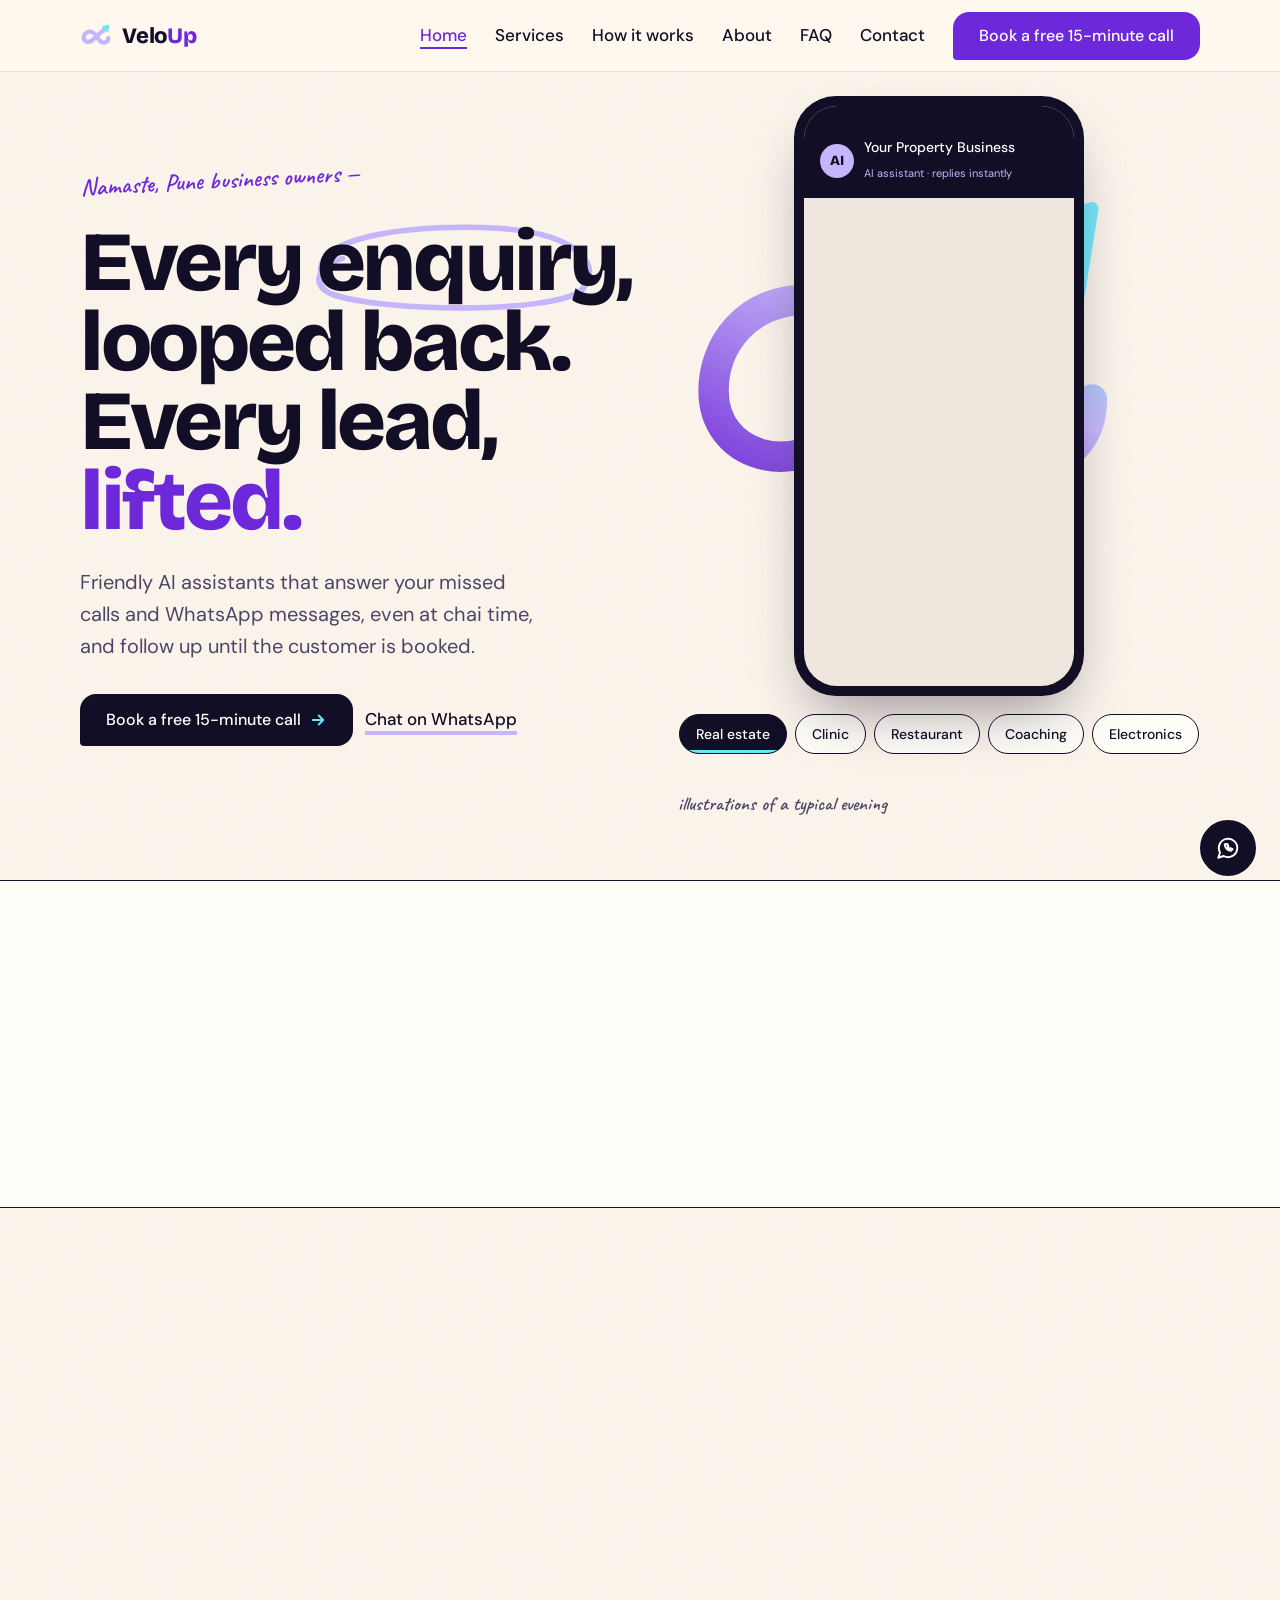
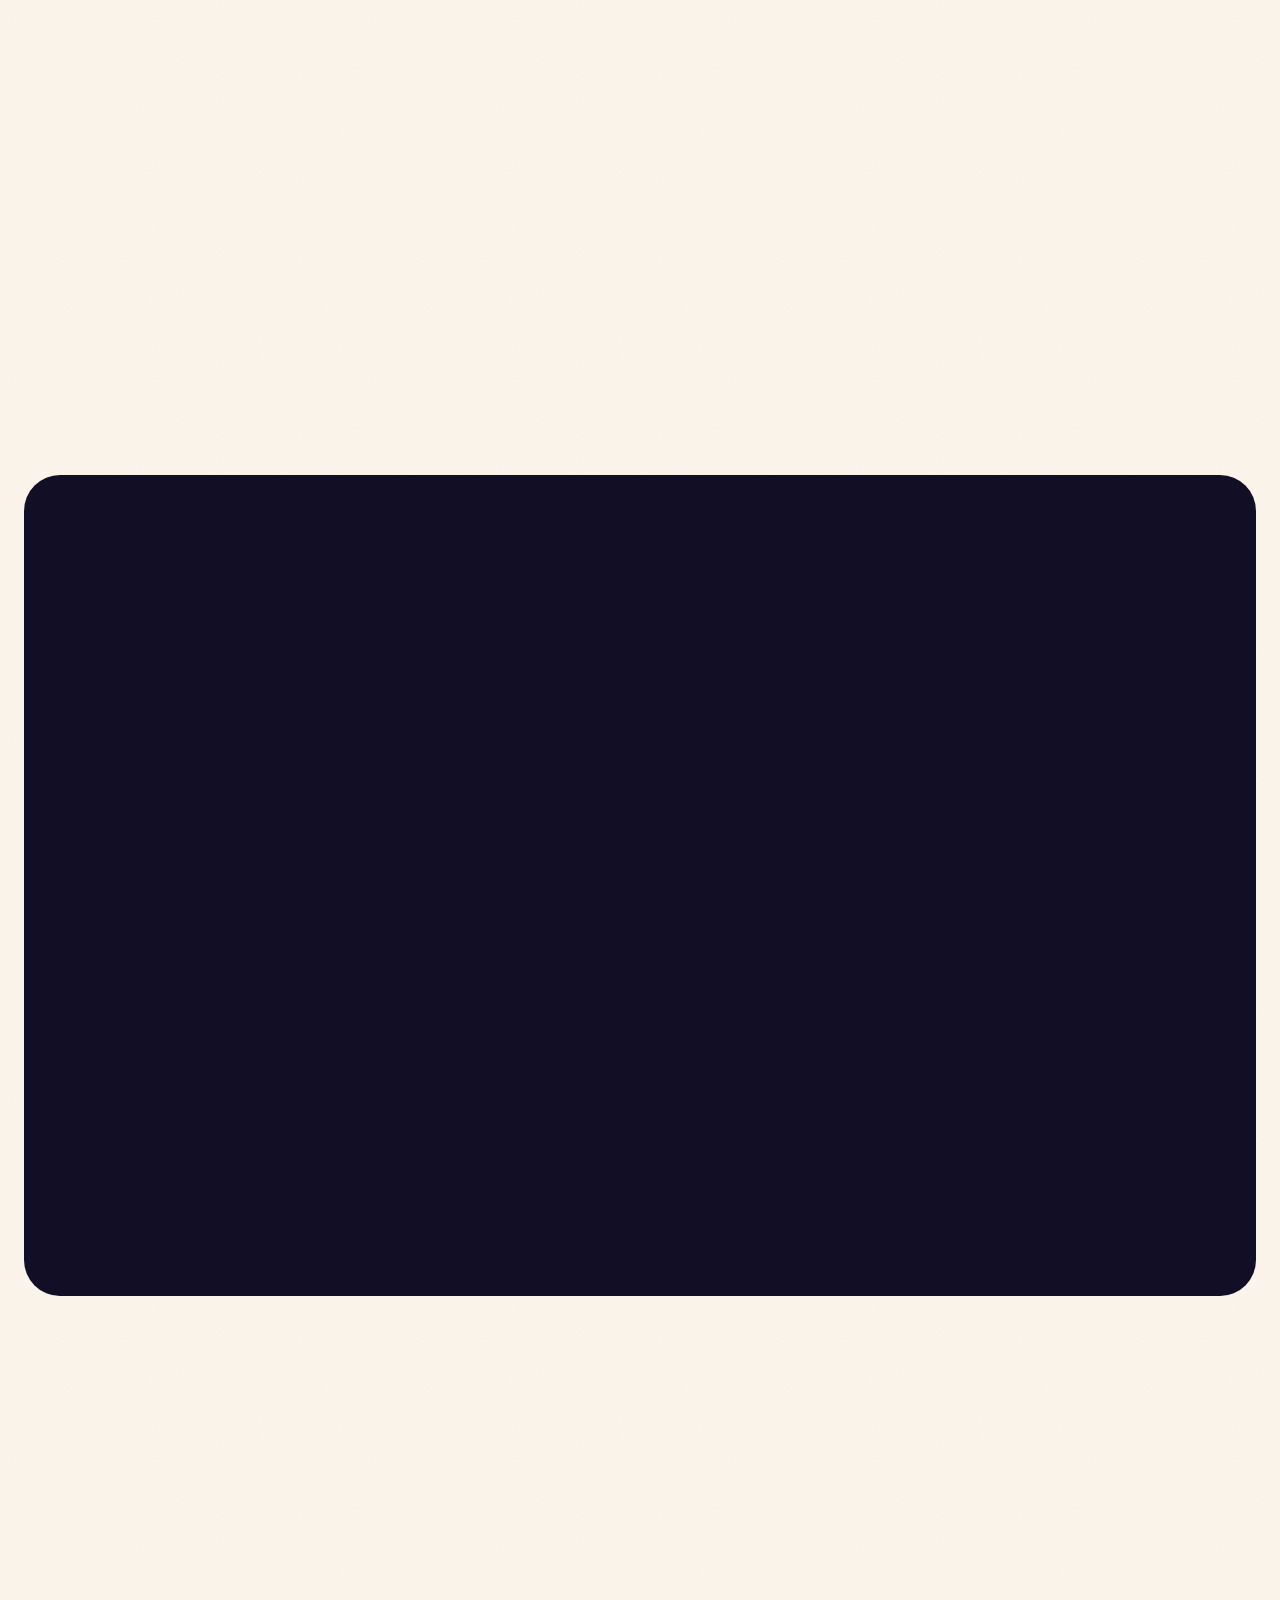
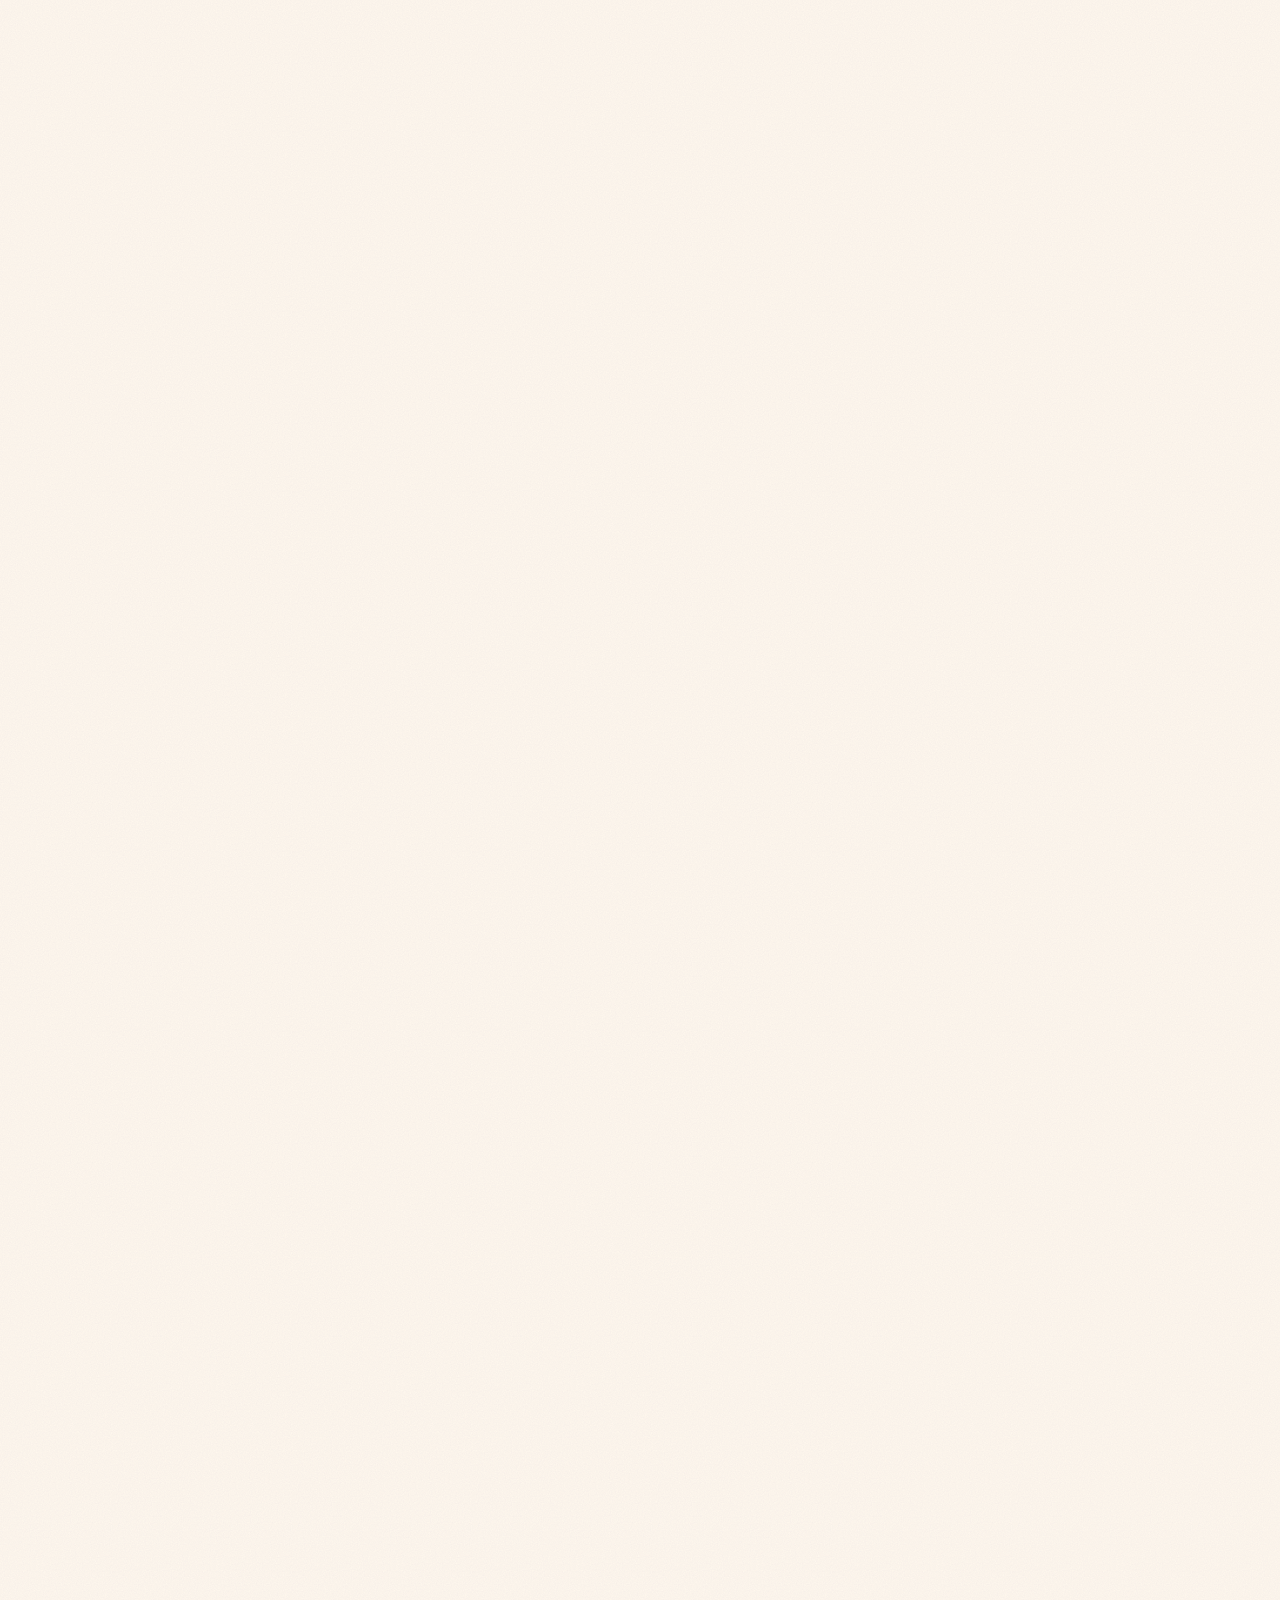
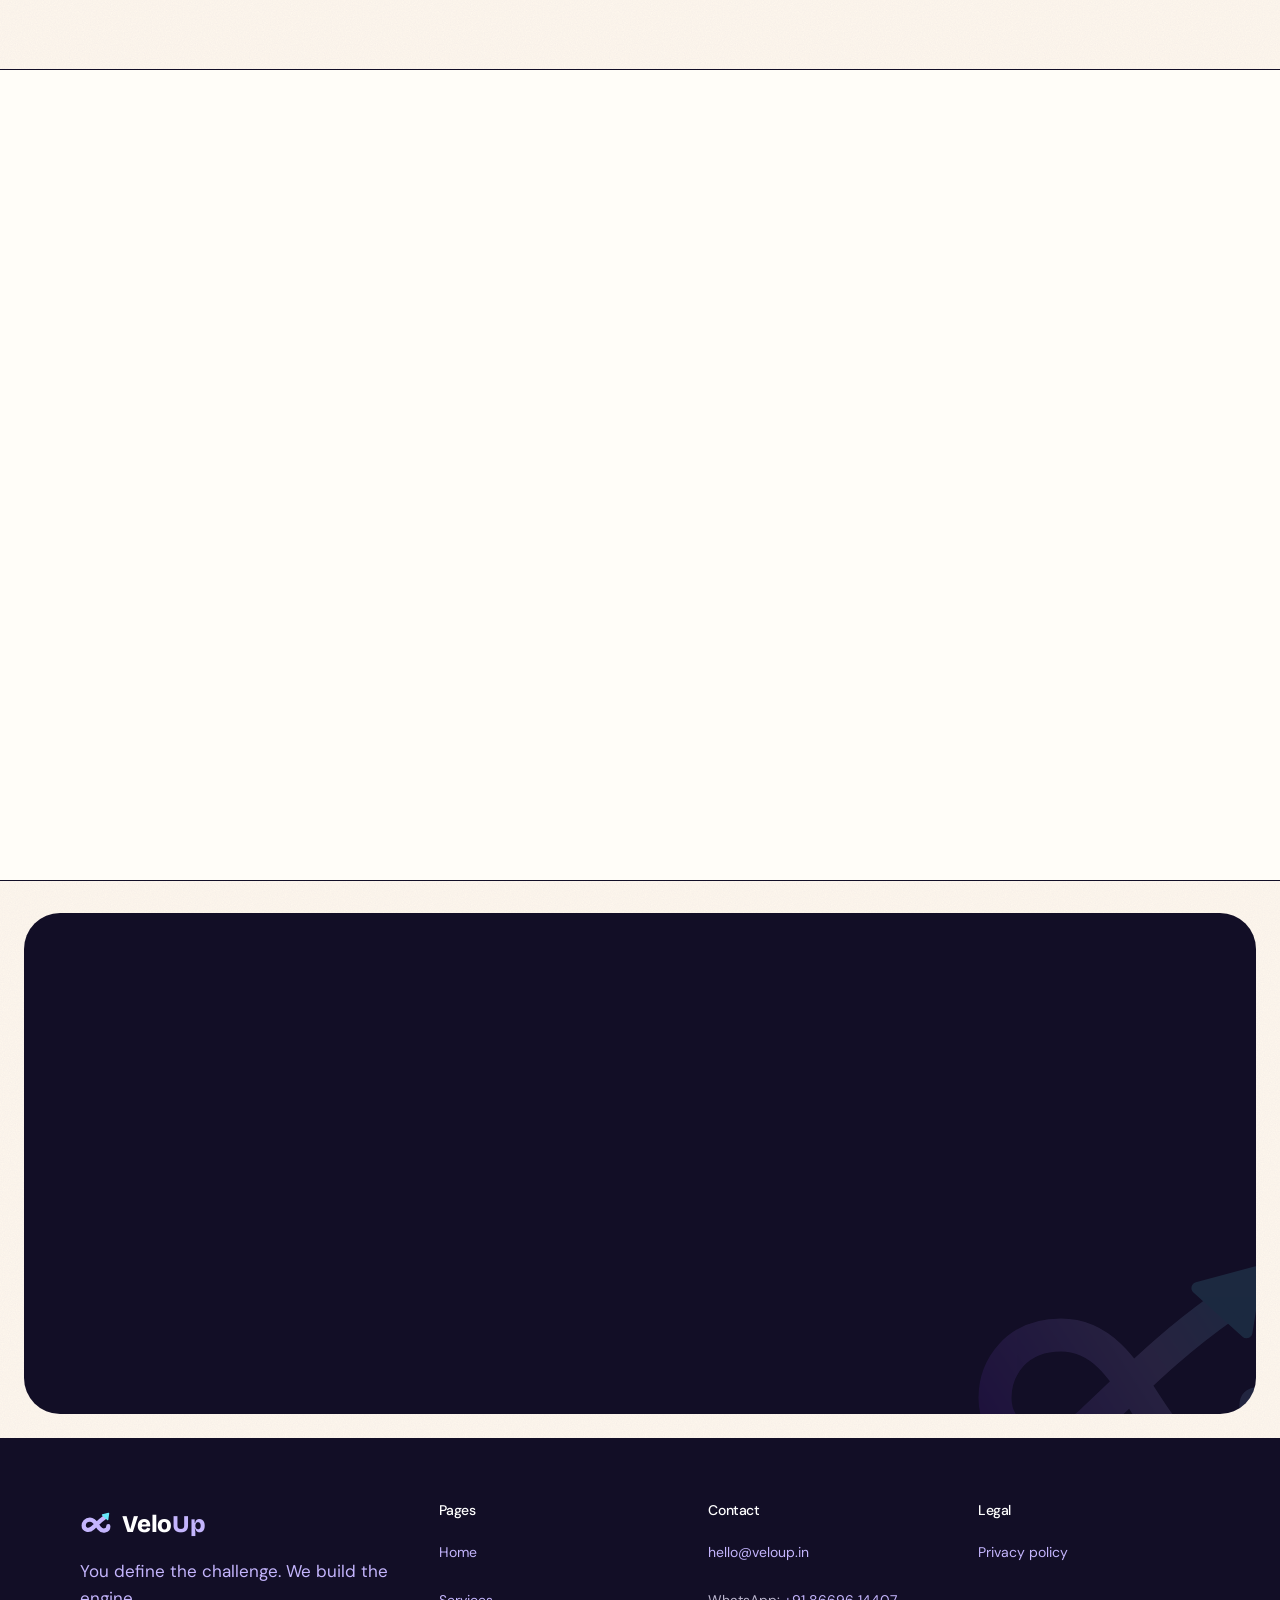
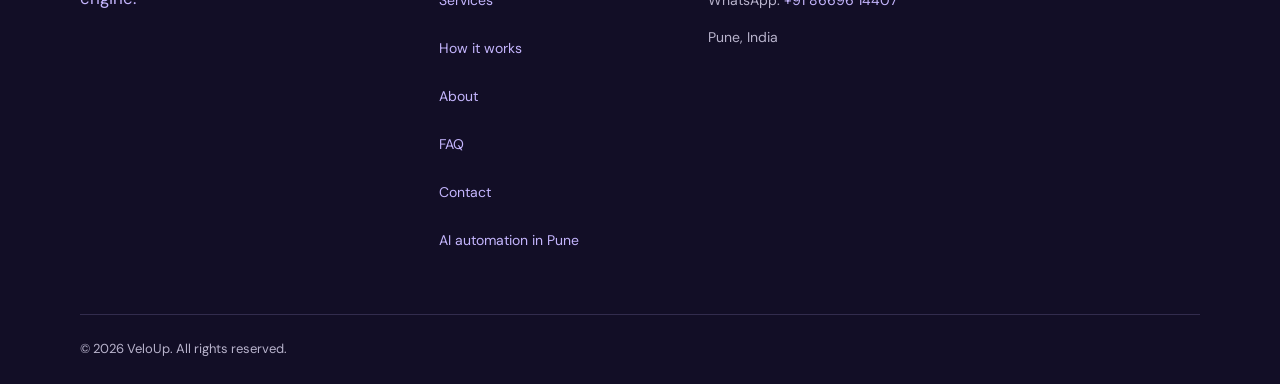
==== commit 1799c981: "Show the WhatsApp number in the built-in page footers and contact details Co-Authored-By: Claude Opu" ====
--- a/index.html
+++ b/index.html
@@ -236,7 +236,7 @@
           <p>We don't think the answer is more staff or complicated software. It's a friendly assistant that replies in seconds, asks the right questions, and hands your team a lead that's ready to act on.</p>
           <p>We're a small, new team. We'd rather earn your trust with 14 days of real results than with a big promise.</p>
         </blockquote>
-        <p class="fn-sign"><span class="fn-names">[Founder 1 name] &amp; [Founder 2 name]</span><span class="fn-role">Co-founders, VeloUp</span></p>
+        <p class="fn-sign"><span class="fn-names">Akshansh P. Wasnik &amp; Rupali Ramnani</span><span class="fn-role">Co-founders, VeloUp</span></p>
         <p><a class="btn-text" href="about.html">Read our story</a></p>
       </div>
     </section>
@@ -263,7 +263,7 @@
             <p class="footer-tagline">You define the challenge. We build the engine.</p>
           </div>
           <div><h2>Pages</h2><ul class="footer-list"><li><a href="index.html">Home</a></li><li><a href="services.html">Services</a></li><li><a href="how-it-works.html">How it works</a></li><li><a href="about.html">About</a></li><li><a href="faq.html">FAQ</a></li><li><a href="contact.html">Contact</a></li><li><a href="ai-automation-pune.html">AI automation in Pune</a></li></ul></div>
-          <div><h2>Contact</h2><ul class="footer-list"><li>hello@veloup.in</li><li>WhatsApp: +91 XXXXX XXXXX</li><li>Pune, India</li></ul></div>
+          <div><h2>Contact</h2><ul class="footer-list"><li>hello@veloup.in</li><li>WhatsApp: +91 86696 14407</li><li>Pune, India</li></ul></div>
           <div><h2>Legal</h2><ul class="footer-list"><li><a href="privacy.html">Privacy policy</a></li></ul></div>
         </div>
         <div class="footer-bottom"><p>&copy; 2026 VeloUp. All rights reserved.</p></div>
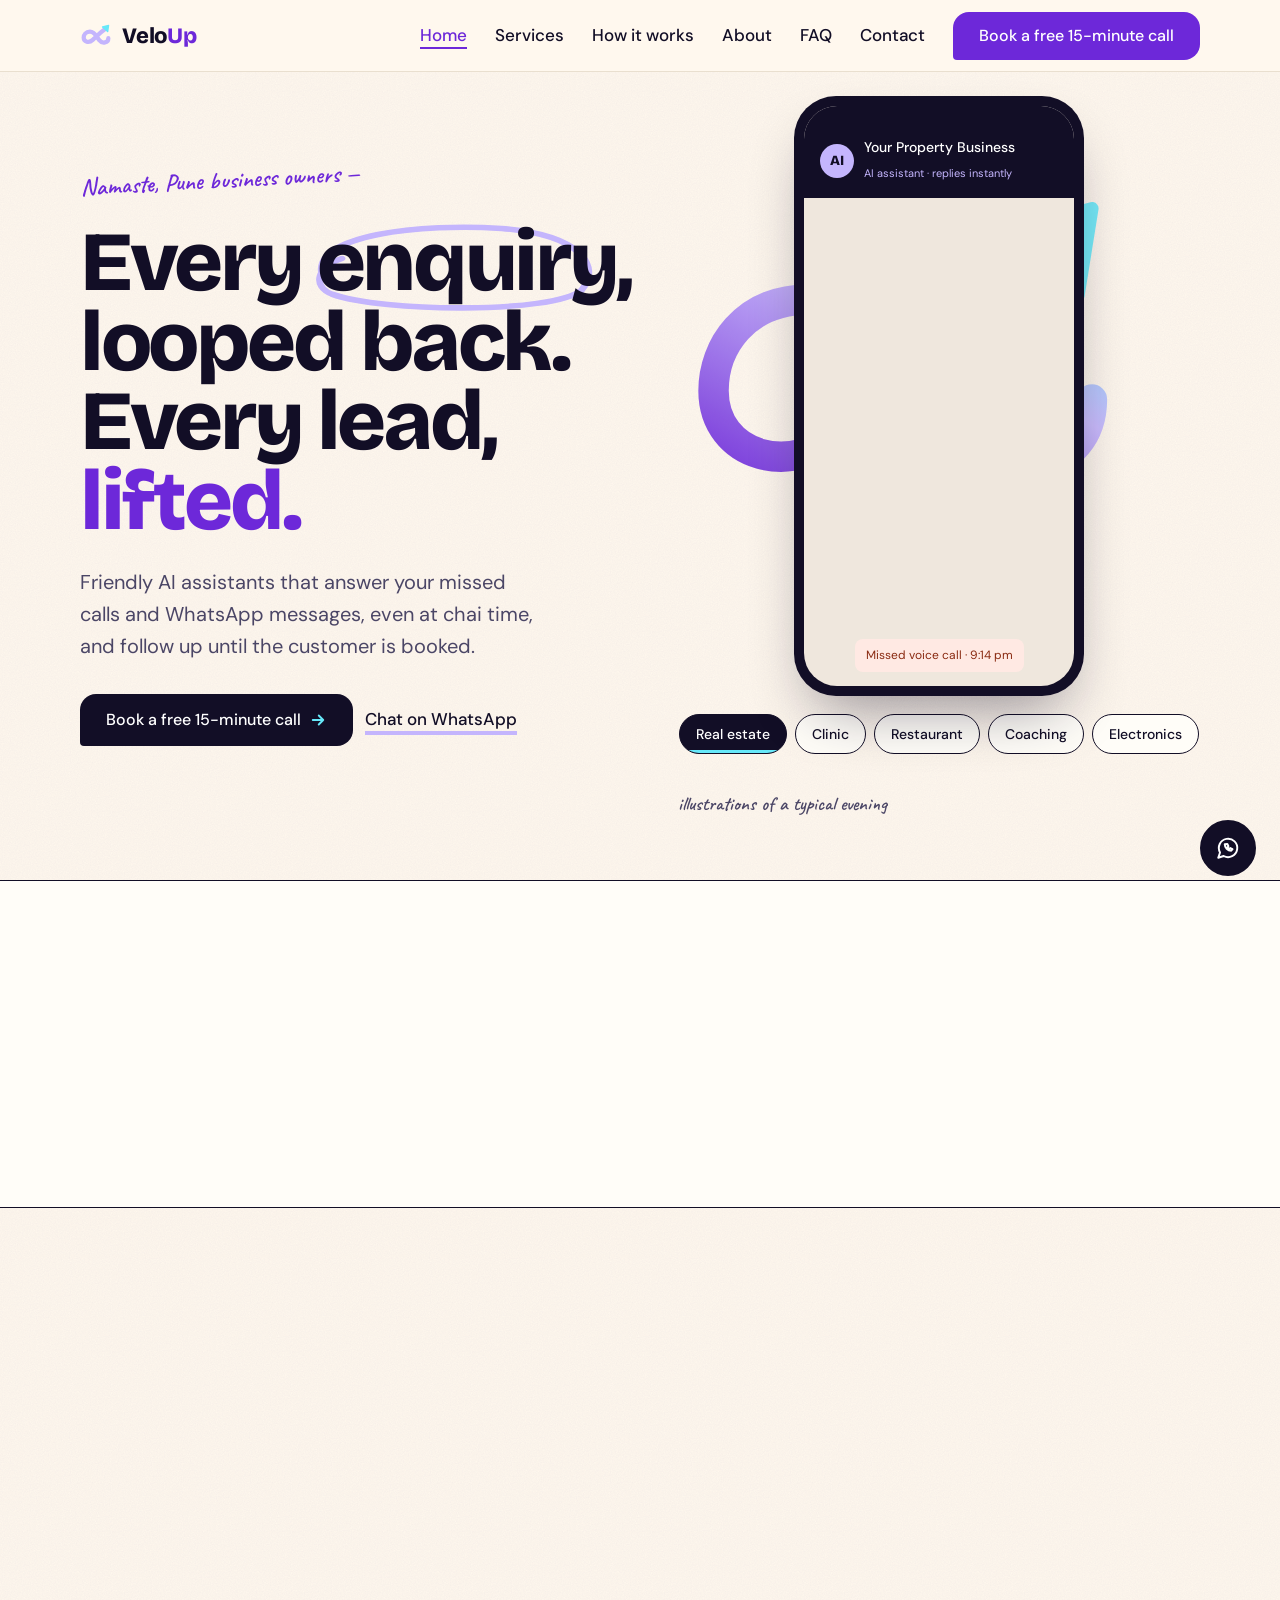
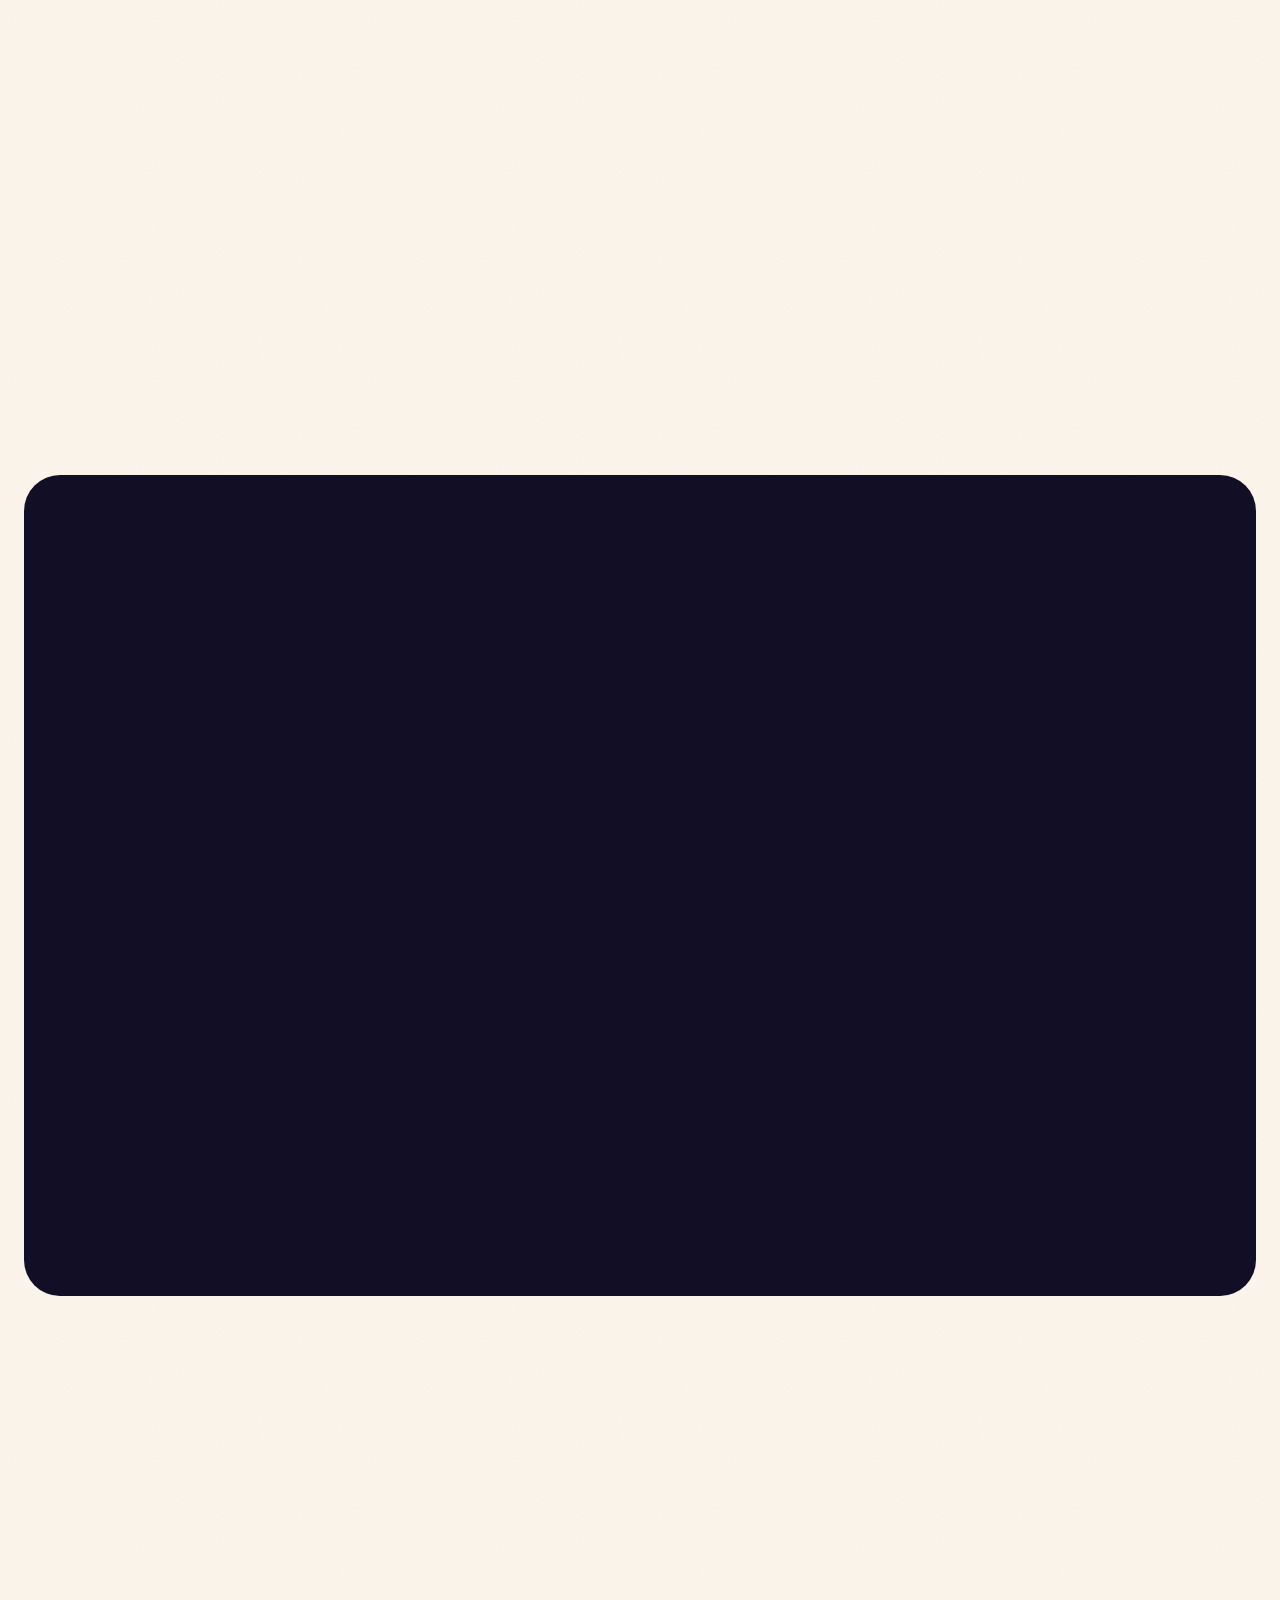
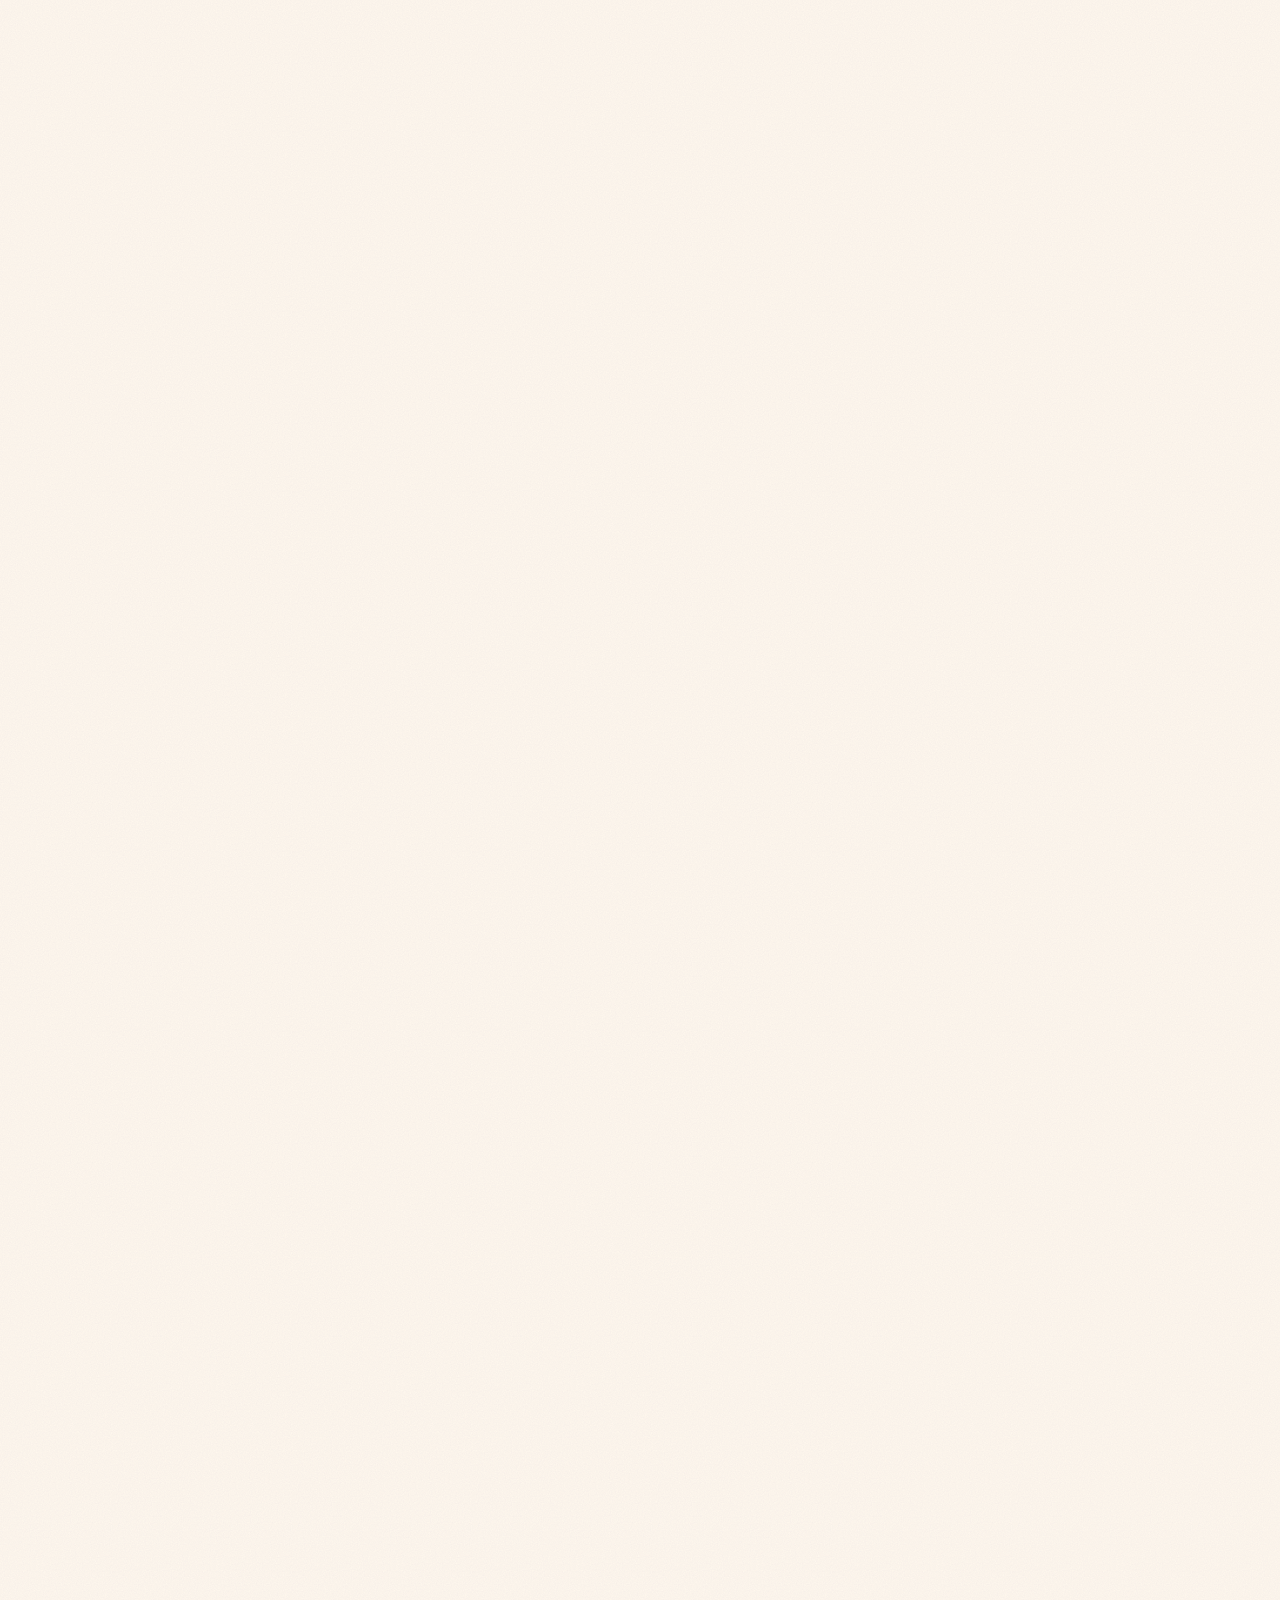
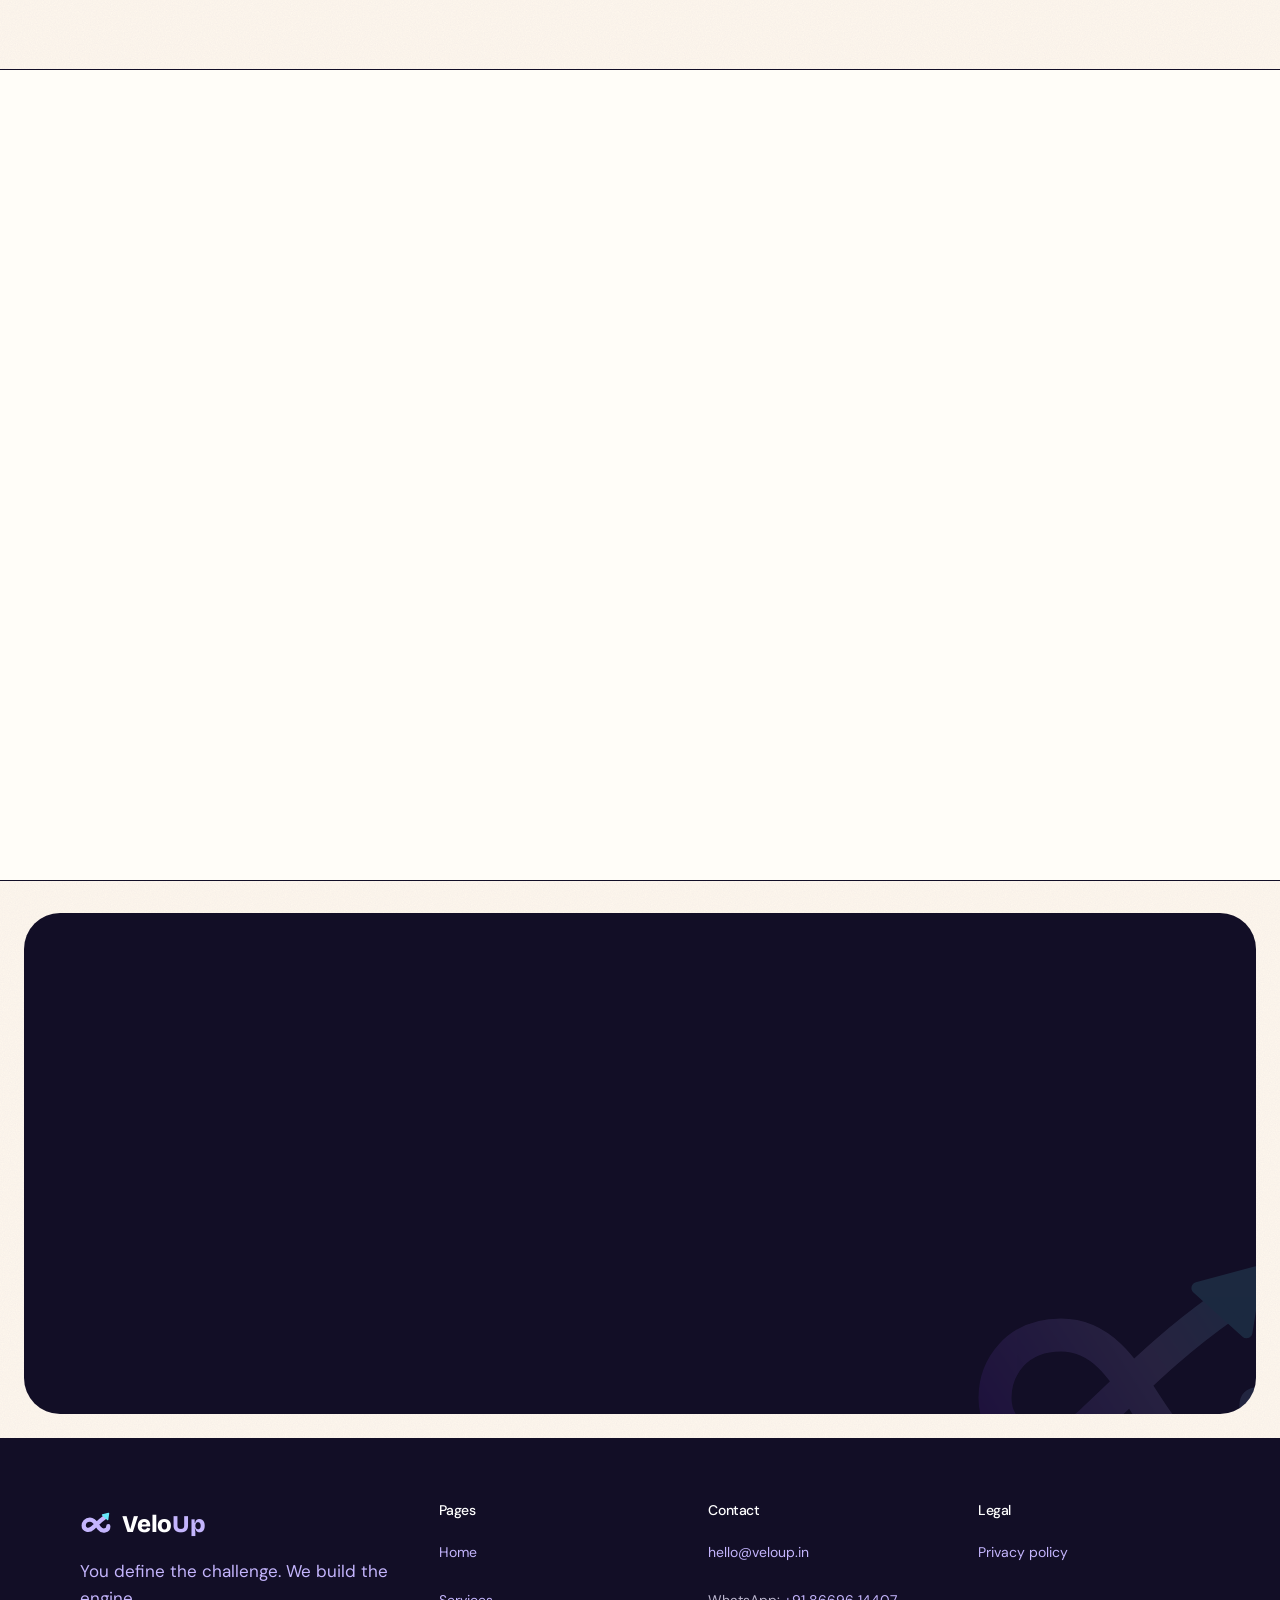
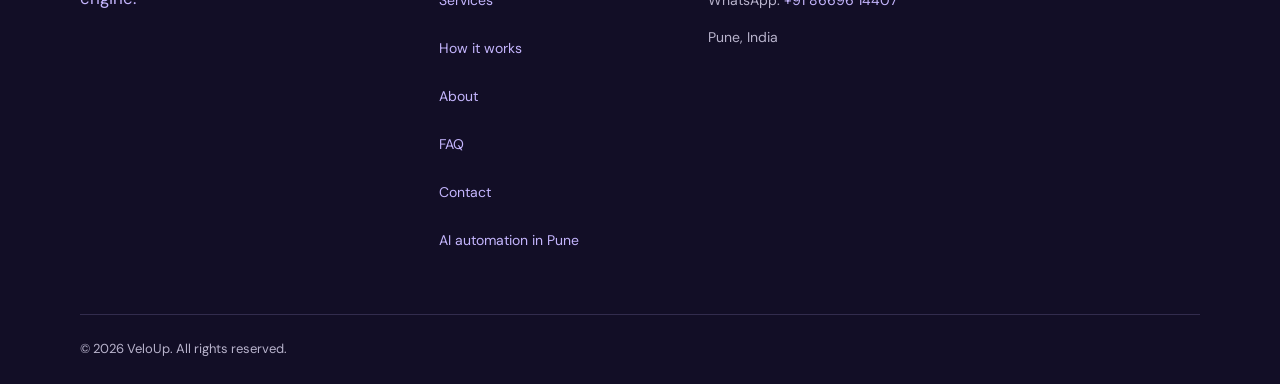
==== commit 50ede829: "WhatsApp buttons: open WhatsApp Web on computers, wa.me on phones; version script tags Co-Authored-B" ====
--- a/index.html
+++ b/index.html
@@ -271,8 +271,8 @@
     </footer>
   </div>
   
-  <script src="js/config.js"></script>
-  <script src="js/layout.js"></script>
+  <script src="js/config.js?v=2"></script>
+  <script src="js/layout.js?v=2"></script>
   <script src="js/motion.js"></script>
   <script src="js/demo.js"></script>
 </body>
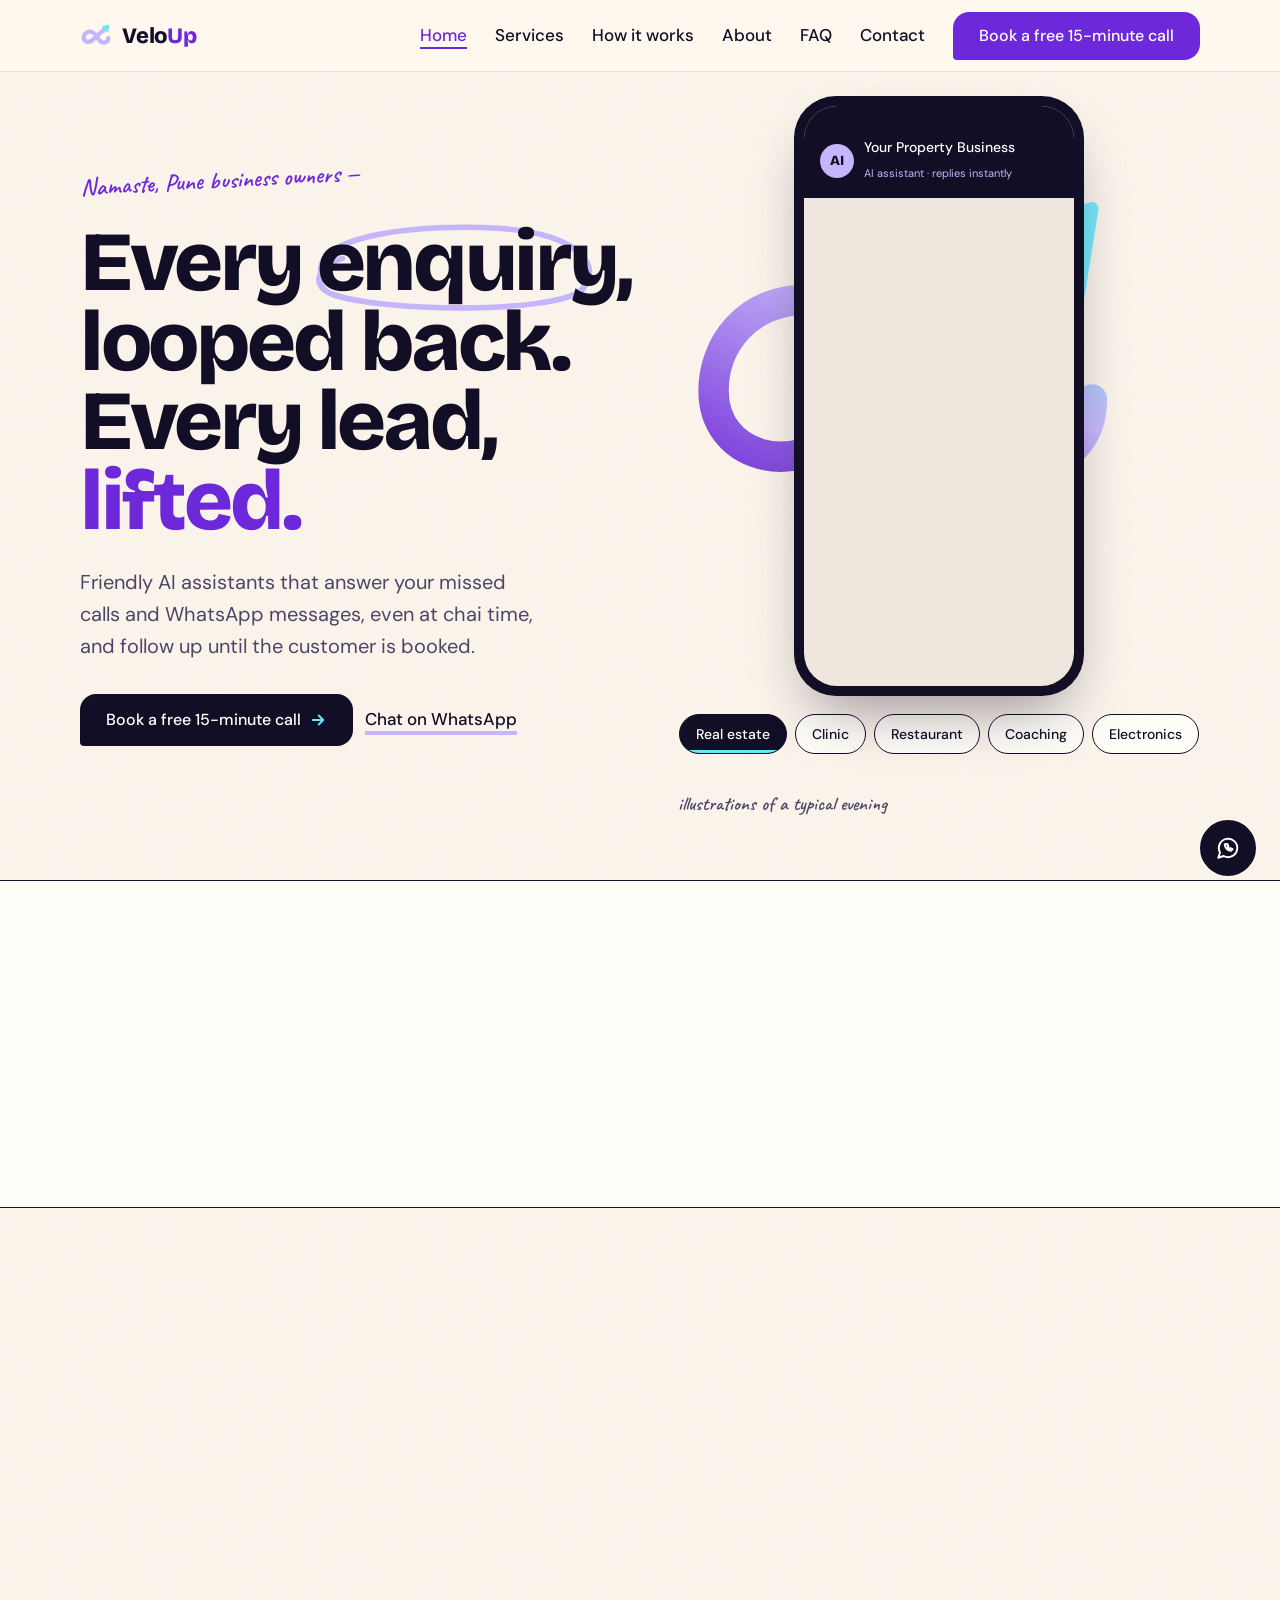
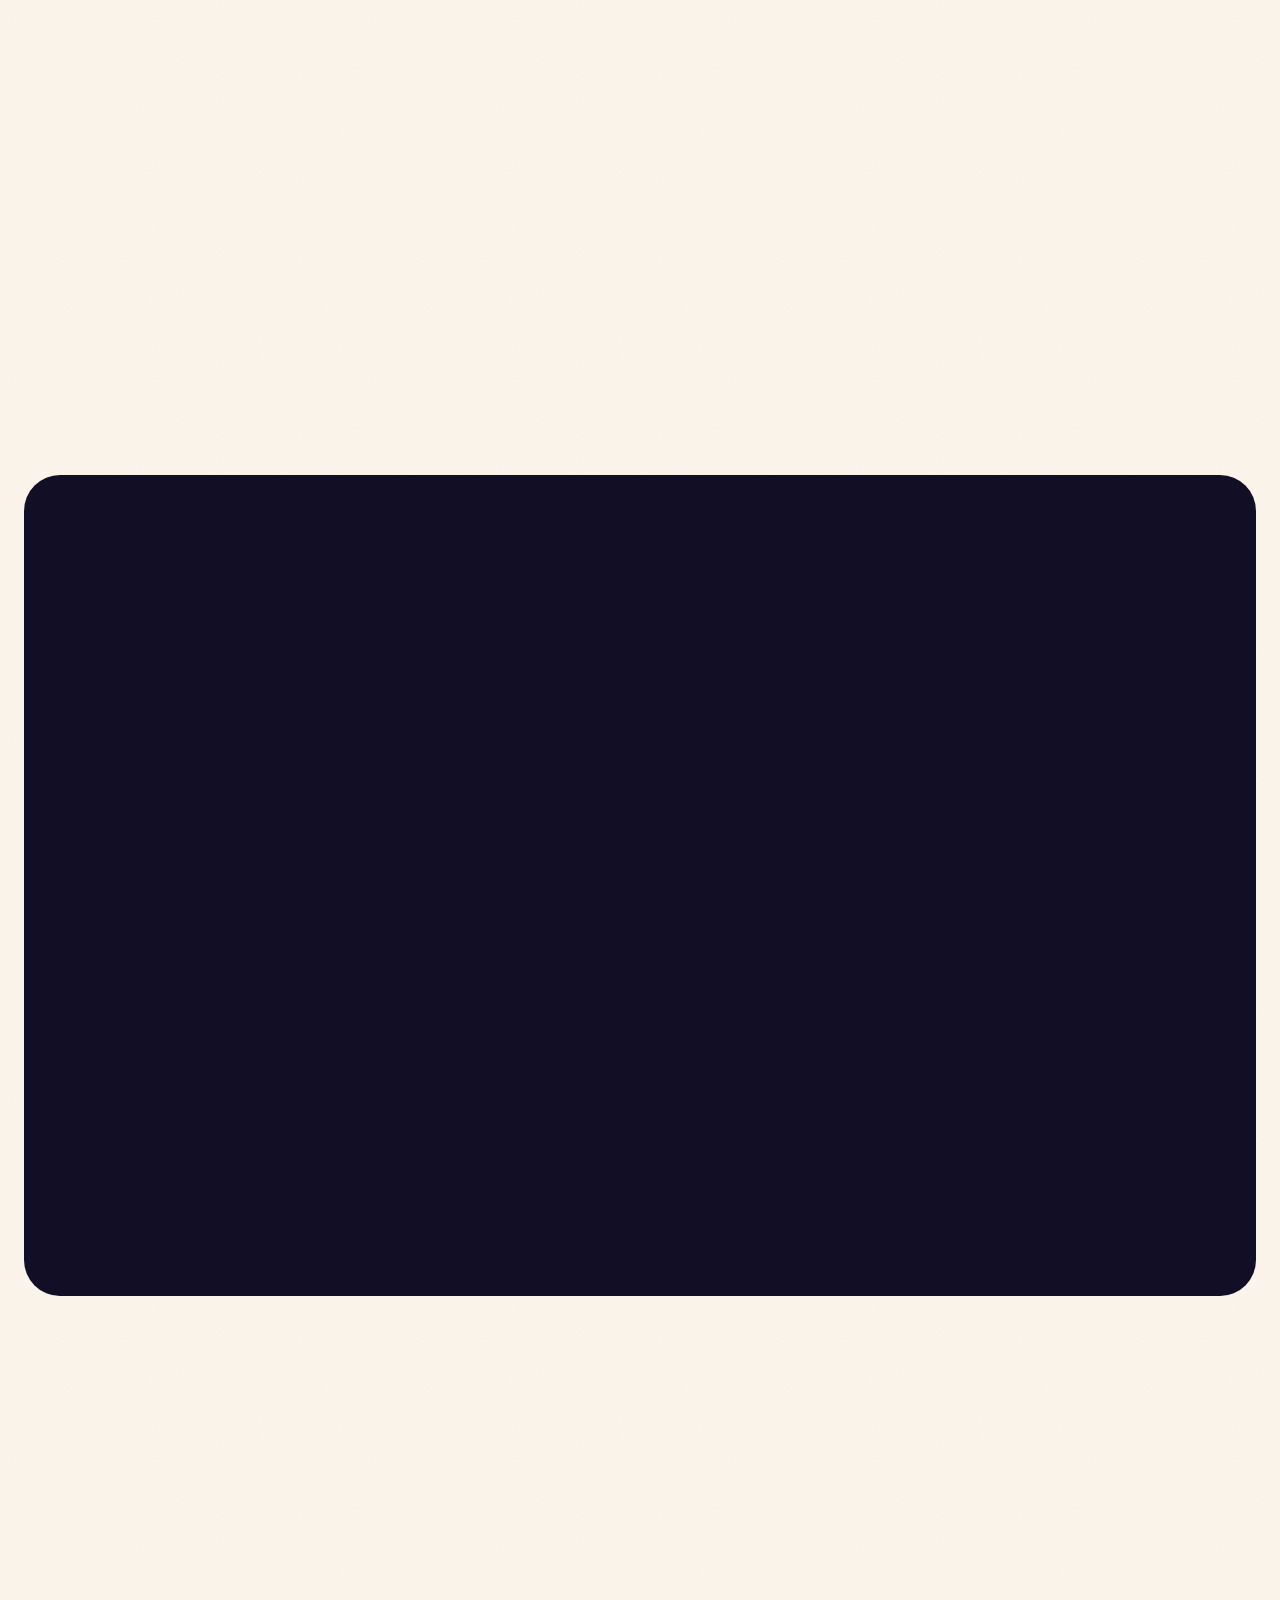
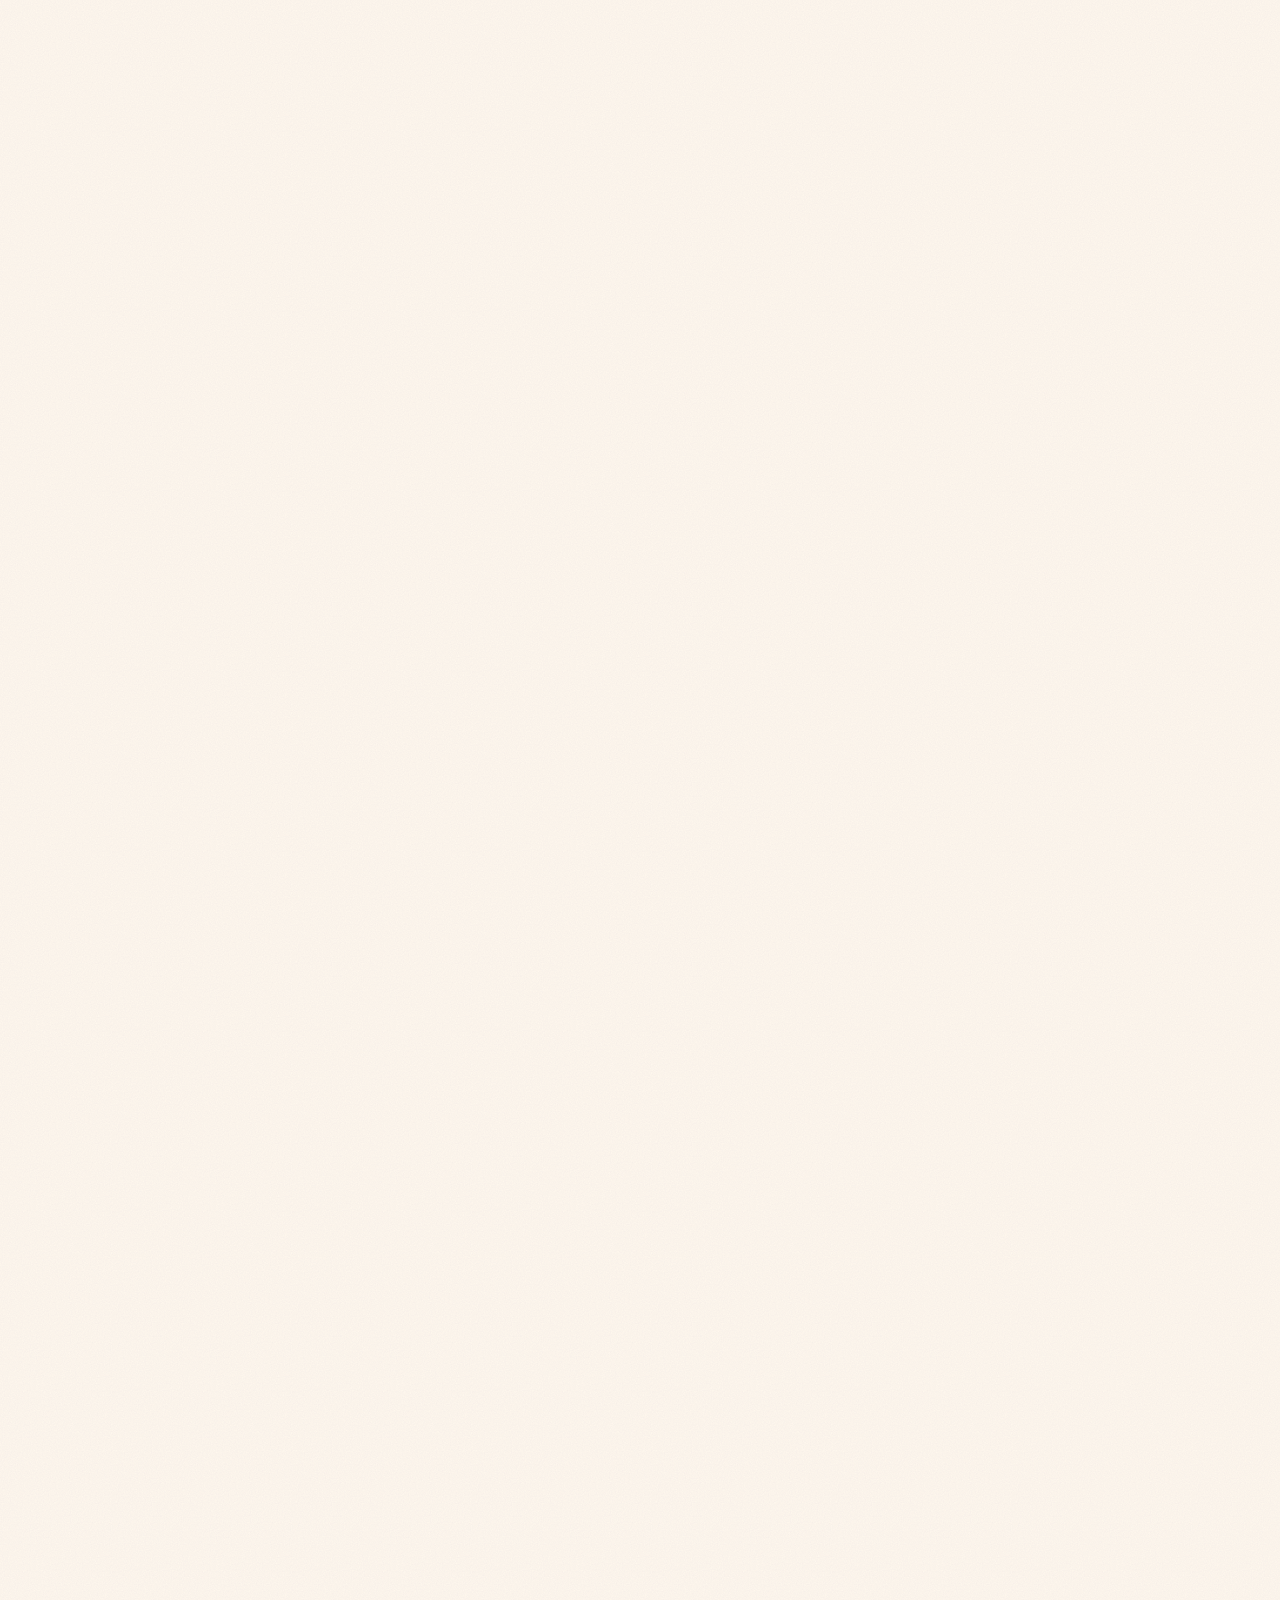
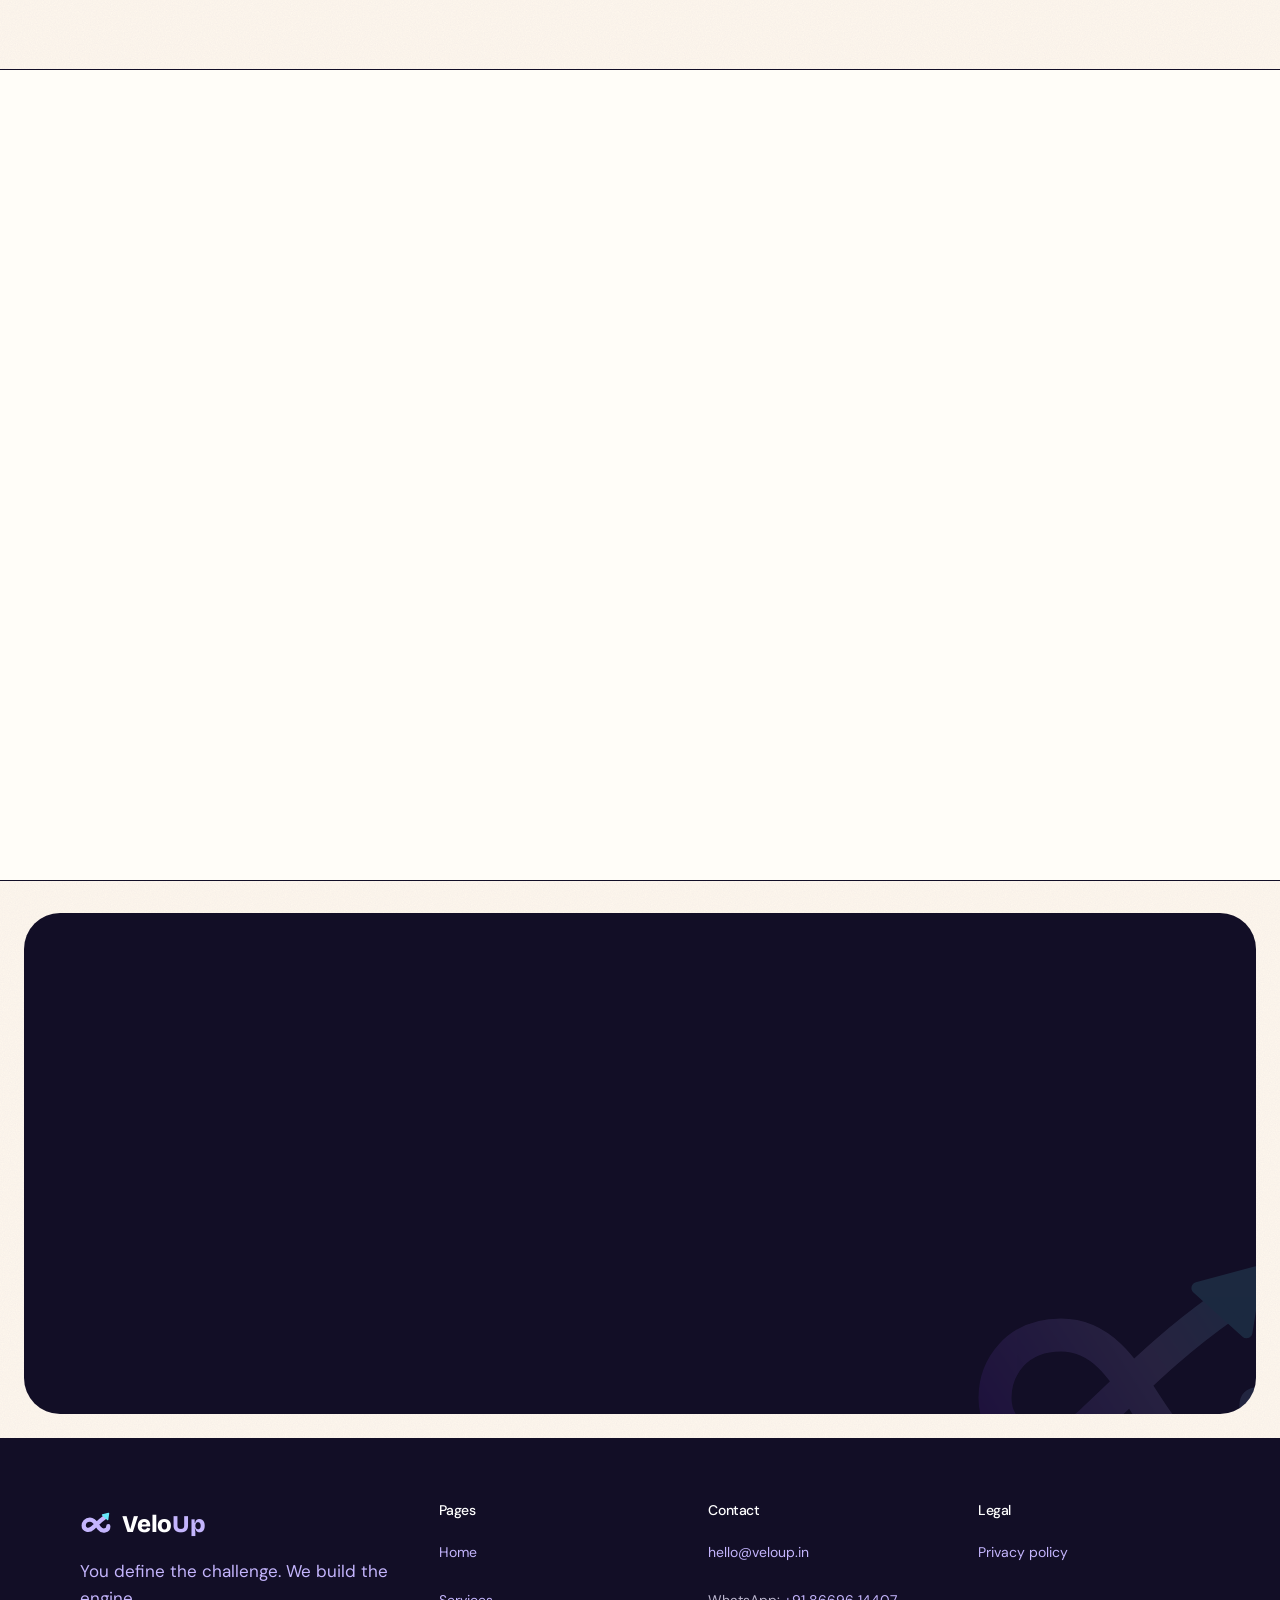
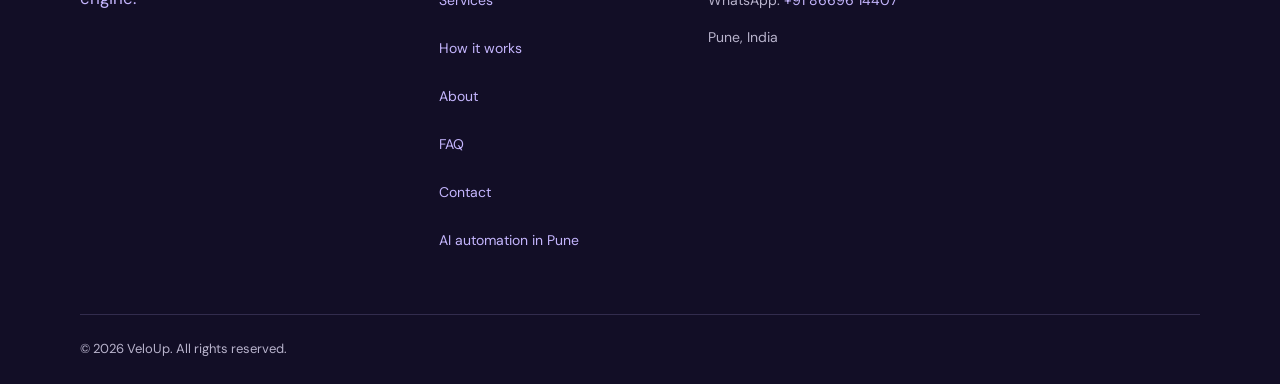
==== commit 53833891: "SEO quick wins: schema, branded titles, llms.txt - Organization + WebSite JSON-LD on the home page -" ====
--- a/index.html
+++ b/index.html
@@ -22,6 +22,7 @@
   <link rel="stylesheet" href="css/tokens.css">
   <link rel="stylesheet" href="css/style.css">
   <link rel="icon" href="assets/favicon/favicon.svg" type="image/svg+xml">
+<script type="application/ld+json">{"@context": "https://schema.org", "@graph": [{"@type": "Organization", "@id": "https://veloup.in/#org", "name": "VeloUp", "url": "https://veloup.in/", "logo": "https://veloup.in/assets/favicon/favicon.svg", "image": "https://veloup.in/assets/og-image.png", "email": "hello@veloup.in", "telephone": "+91-86696-14407", "description": "AI business automation for small businesses in Pune: WhatsApp and missed-call follow-up, appointment booking bot, AI voice agent, support chatbot and back-office automation.", "slogan": "You define the challenge. We build the engine.", "founder": [{"@type": "Person", "name": "Akshansh P. Wasnik"}, {"@type": "Person", "name": "Rupali Ramnani"}], "areaServed": {"@type": "City", "name": "Pune"}, "address": {"@type": "PostalAddress", "addressLocality": "Pune", "addressRegion": "Maharashtra", "addressCountry": "IN"}}, {"@type": "WebSite", "@id": "https://veloup.in/#website", "name": "VeloUp", "url": "https://veloup.in/", "publisher": {"@id": "https://veloup.in/#org"}}]}</script>
 </head>
 <body>
   <a href="#main-content" class="skip-link">Skip to main content</a>
@@ -271,7 +272,7 @@
     </footer>
   </div>
   
-  <script src="js/config.js?v=2"></script>
+  <script src="js/config.js?v=3"></script>
   <script src="js/layout.js?v=2"></script>
   <script src="js/motion.js"></script>
   <script src="js/demo.js"></script>
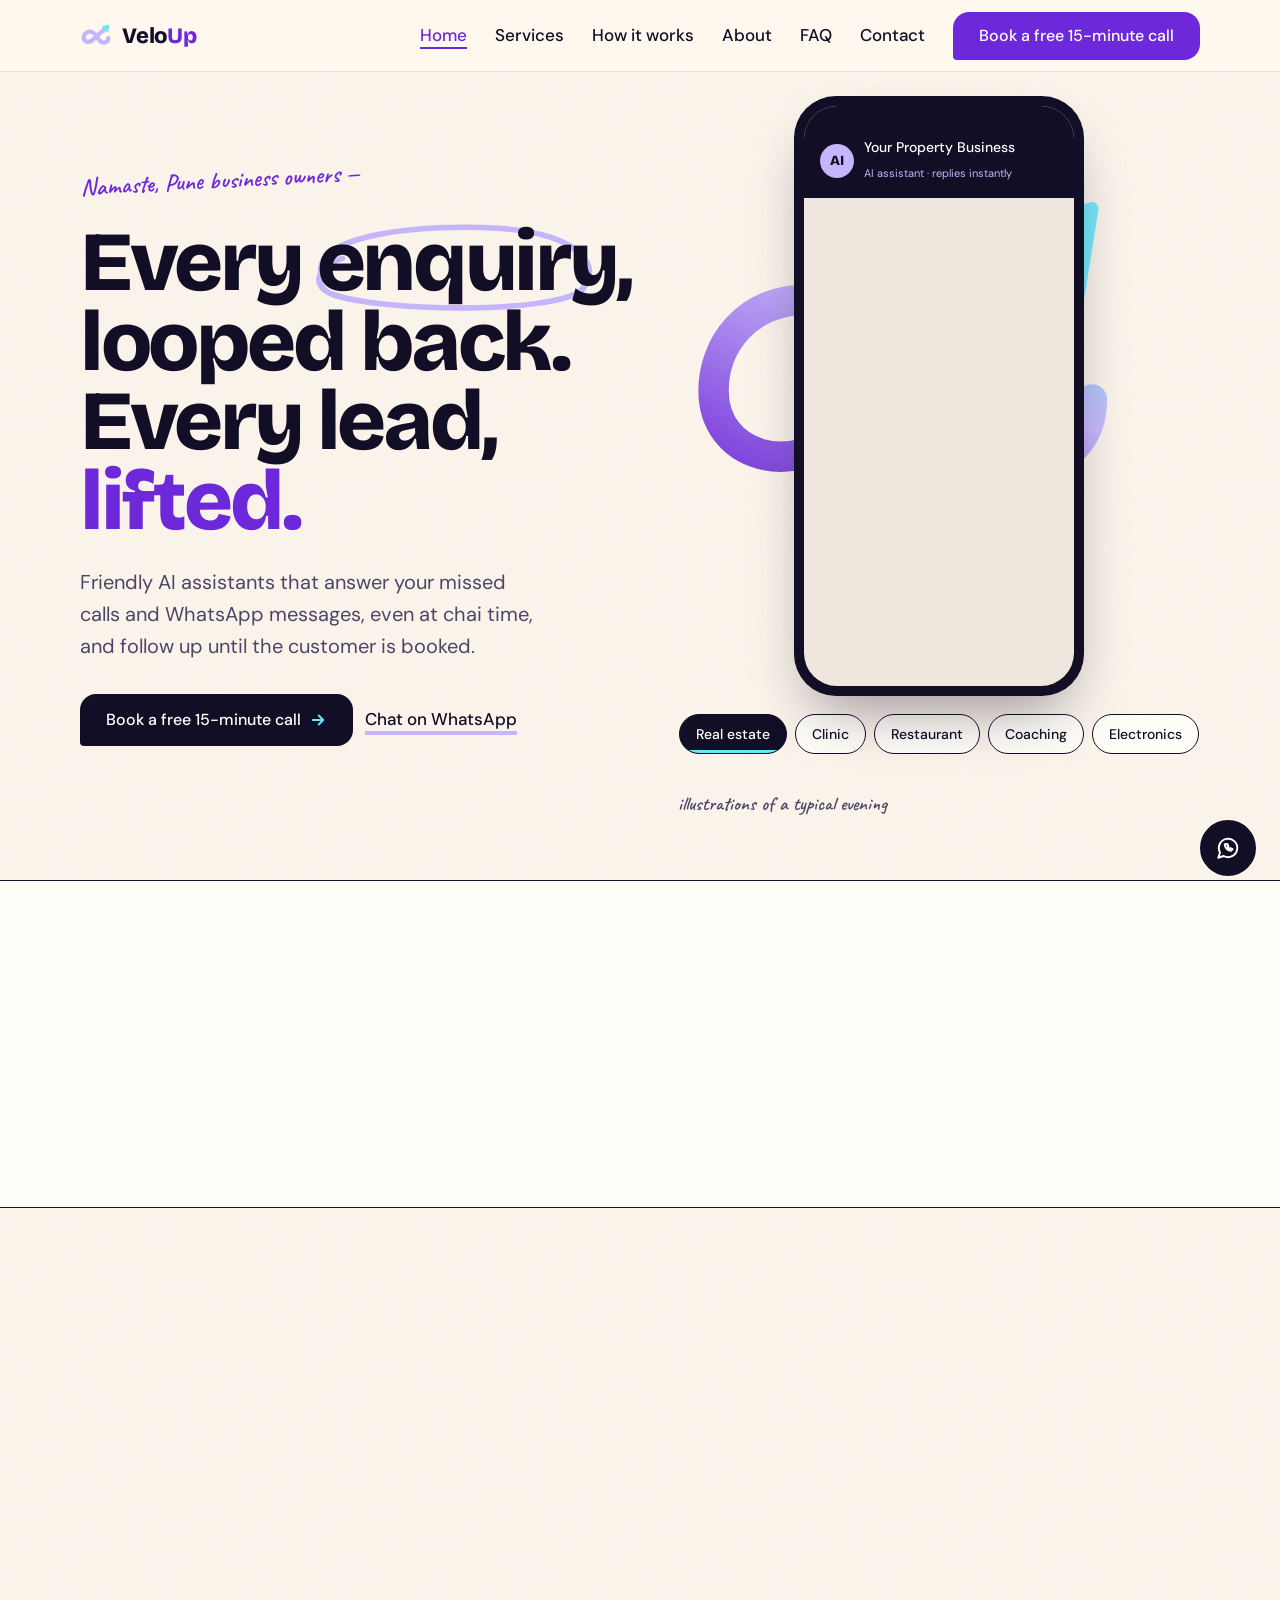
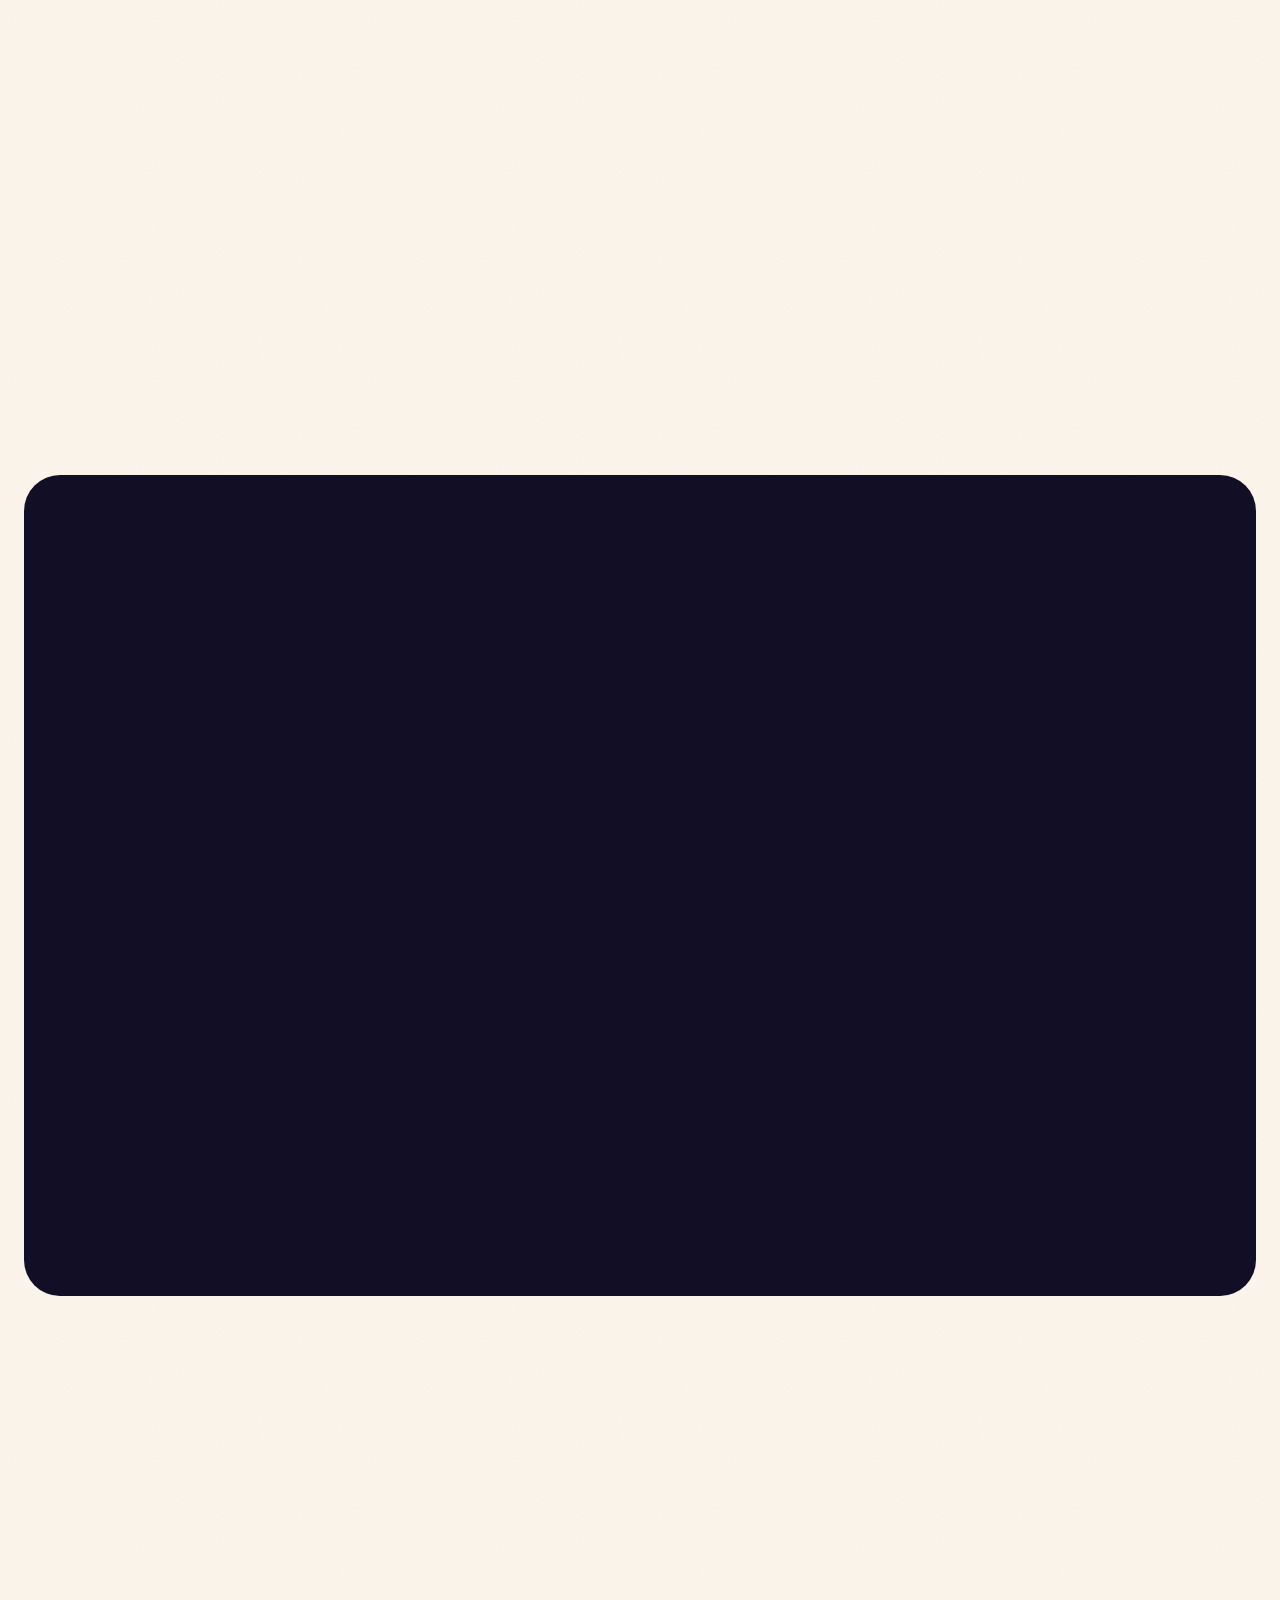
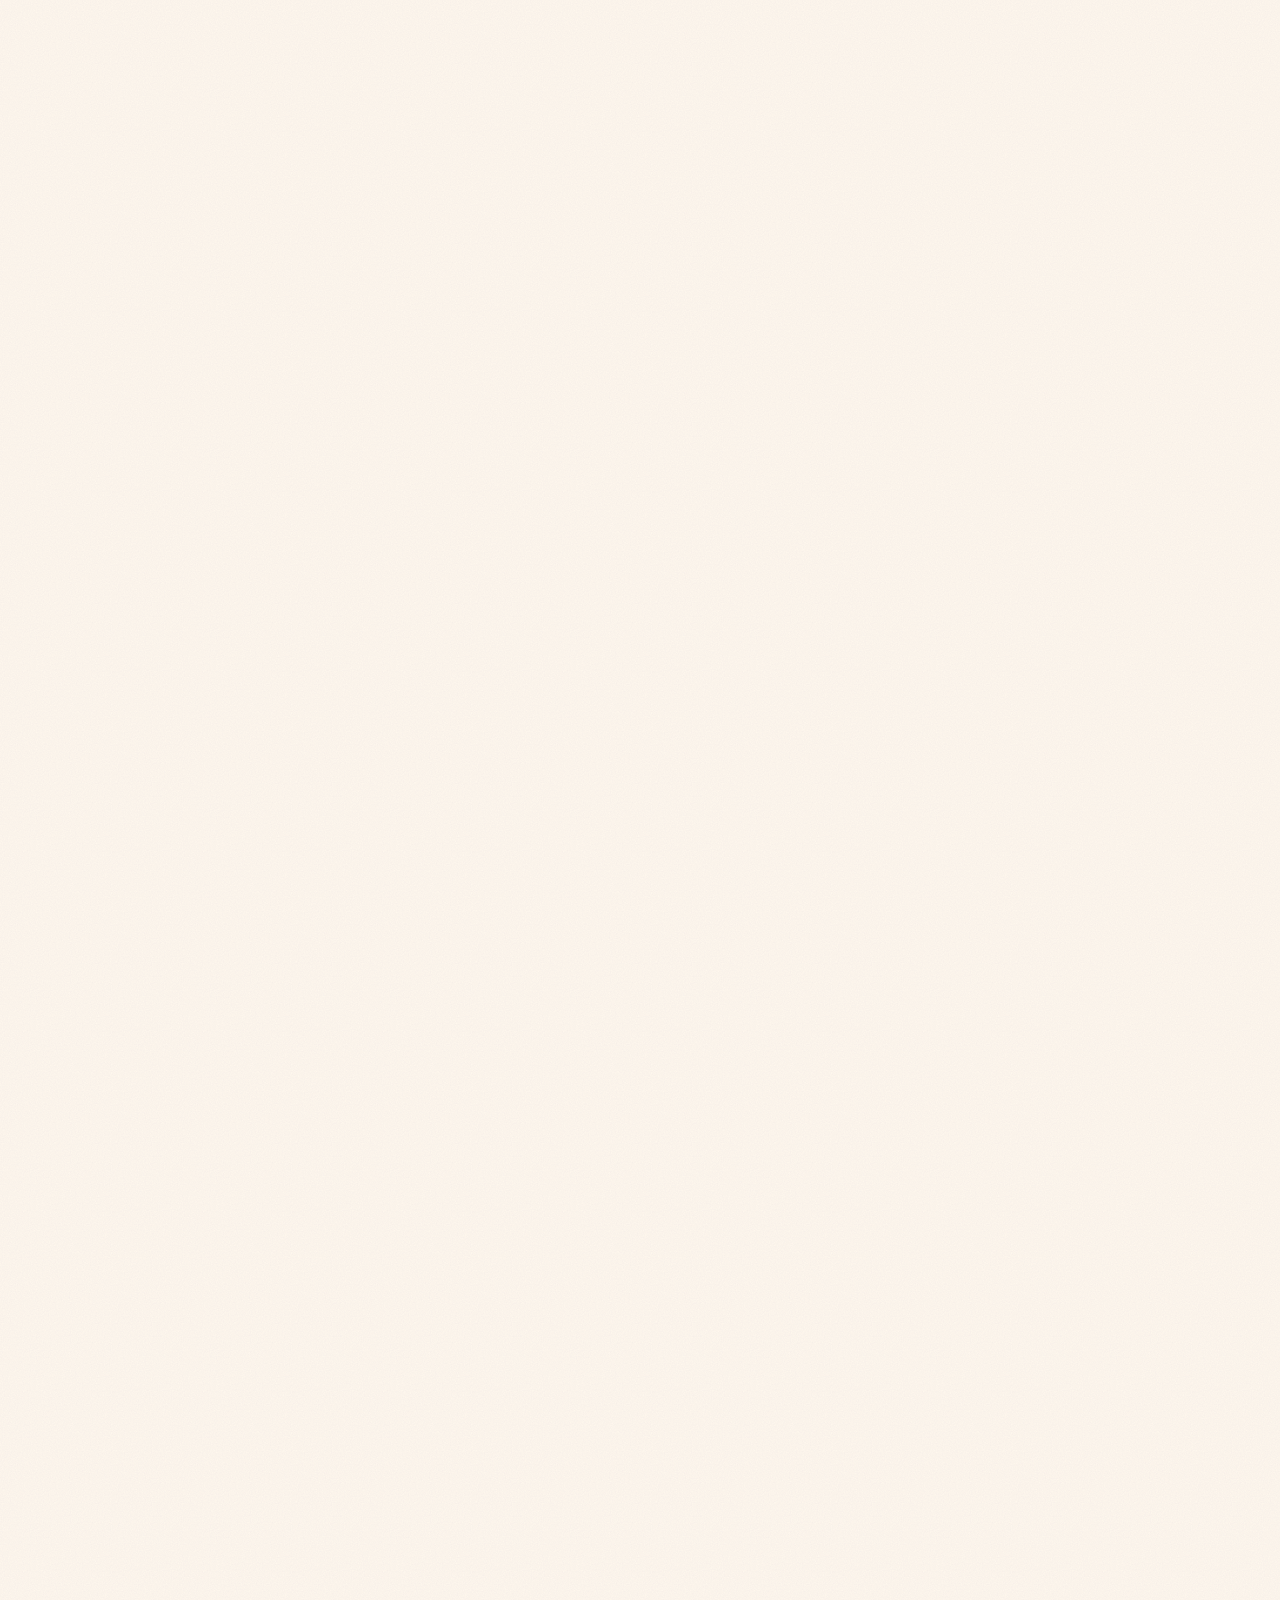
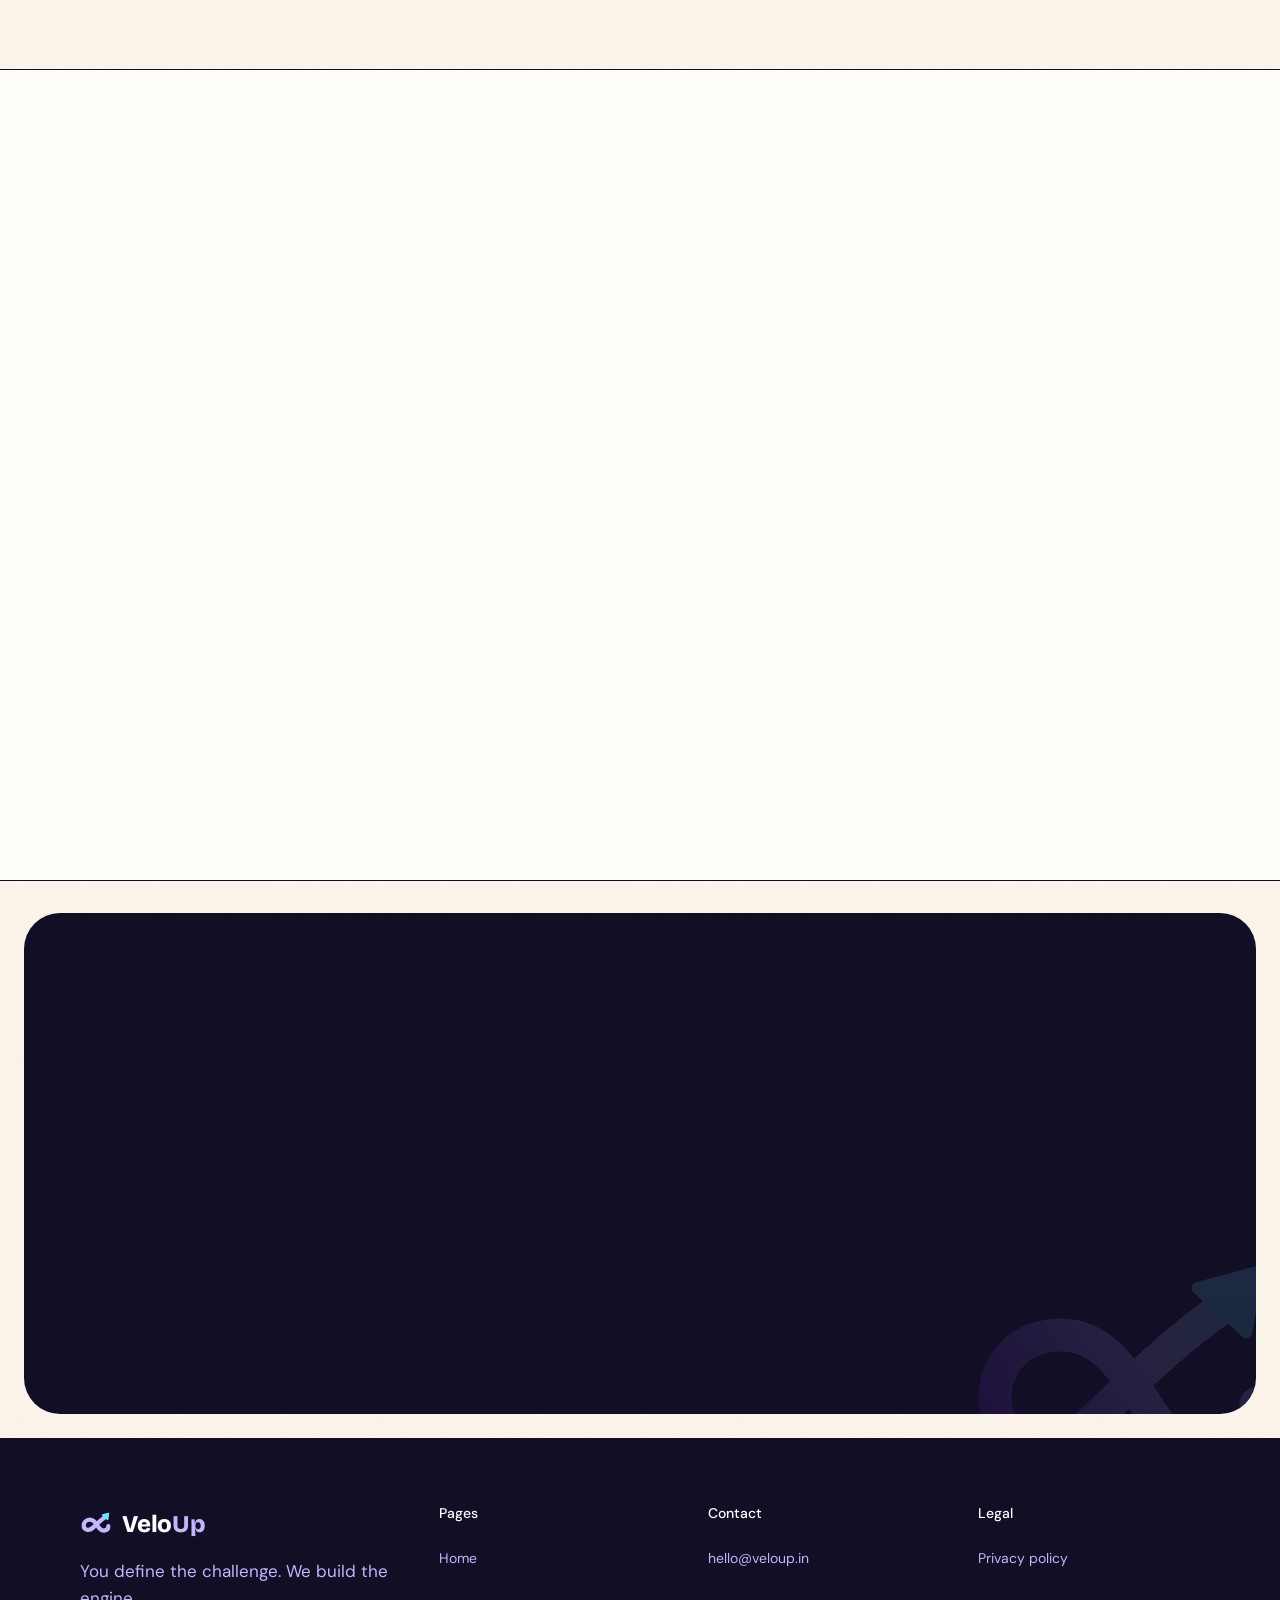
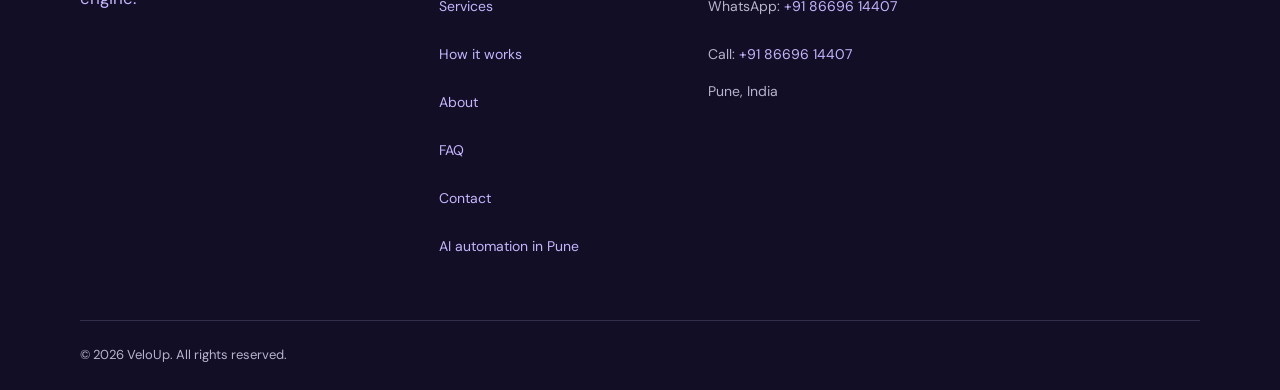
==== commit 5e5ba8a3: "SEO fixes: home links, footer labels, tel link, apple-touch-icon - Home/logo links point to ./ (the " ====
--- a/index.html
+++ b/index.html
@@ -20,8 +20,9 @@
   <link rel="preload" href="assets/fonts/bricolage-grotesque-latin-800-normal.woff2" as="font" type="font/woff2" crossorigin>
   <link rel="preload" href="assets/fonts/dm-sans-latin-400-normal.woff2" as="font" type="font/woff2" crossorigin>
   <link rel="stylesheet" href="css/tokens.css">
-  <link rel="stylesheet" href="css/style.css">
+  <link rel="stylesheet" href="css/style.css?v=2">
   <link rel="icon" href="assets/favicon/favicon.svg" type="image/svg+xml">
+  <link rel="apple-touch-icon" href="apple-touch-icon.png">
 <script type="application/ld+json">{"@context": "https://schema.org", "@graph": [{"@type": "Organization", "@id": "https://veloup.in/#org", "name": "VeloUp", "url": "https://veloup.in/", "logo": "https://veloup.in/assets/favicon/favicon.svg", "image": "https://veloup.in/assets/og-image.png", "email": "hello@veloup.in", "telephone": "+91-86696-14407", "description": "AI business automation for small businesses in Pune: WhatsApp and missed-call follow-up, appointment booking bot, AI voice agent, support chatbot and back-office automation.", "slogan": "You define the challenge. We build the engine.", "founder": [{"@type": "Person", "name": "Akshansh P. Wasnik"}, {"@type": "Person", "name": "Rupali Ramnani"}], "areaServed": {"@type": "City", "name": "Pune"}, "address": {"@type": "PostalAddress", "addressLocality": "Pune", "addressRegion": "Maharashtra", "addressCountry": "IN"}}, {"@type": "WebSite", "@id": "https://veloup.in/#website", "name": "VeloUp", "url": "https://veloup.in/", "publisher": {"@id": "https://veloup.in/#org"}}]}</script>
 </head>
 <body>
@@ -30,9 +31,9 @@
   <div id="header-container">
     <header class="site-header site-header--fallback">
       <div class="container header-inner">
-        <a class="logo" href="index.html" aria-label="VeloUp home"><svg class="logo-mark" viewBox="0 0 120 80" aria-hidden="true" focusable="false"><path d="M100 50 C100 67 79 71 68 57 C59 45 52 27 35 27 C20 27 13 38 13 48 C13 63 31 69 45 56 C58 44 70 31 90 17" fill="none" stroke="#C4B5FD" stroke-width="15" stroke-linecap="round" stroke-linejoin="round"/><path transform="translate(92 15) rotate(-48)" d="M13 0 L-5 -12 L-5 12 Z" fill="#67E8F9" stroke="#67E8F9" stroke-width="5" stroke-linejoin="round"/></svg><span class="logo-velo">Velo</span><span class="logo-up">Up</span></a>
+        <a class="logo" href="./" aria-label="VeloUp home"><svg class="logo-mark" viewBox="0 0 120 80" aria-hidden="true" focusable="false"><path d="M100 50 C100 67 79 71 68 57 C59 45 52 27 35 27 C20 27 13 38 13 48 C13 63 31 69 45 56 C58 44 70 31 90 17" fill="none" stroke="#C4B5FD" stroke-width="15" stroke-linecap="round" stroke-linejoin="round"/><path transform="translate(92 15) rotate(-48)" d="M13 0 L-5 -12 L-5 12 Z" fill="#67E8F9" stroke="#67E8F9" stroke-width="5" stroke-linejoin="round"/></svg><span class="logo-velo">Velo</span><span class="logo-up">Up</span></a>
         <nav class="site-nav site-nav--fallback" aria-label="Main">
-          <ul class="nav-list"><li><a href="index.html" aria-current="page">Home</a></li><li><a href="services.html">Services</a></li><li><a href="how-it-works.html">How it works</a></li><li><a href="about.html">About</a></li><li><a href="faq.html">FAQ</a></li><li><a href="contact.html">Contact</a></li></ul>
+          <ul class="nav-list"><li><a href="./" aria-current="page">Home</a></li><li><a href="services.html">Services</a></li><li><a href="how-it-works.html">How it works</a></li><li><a href="about.html">About</a></li><li><a href="faq.html">FAQ</a></li><li><a href="contact.html">Contact</a></li></ul>
         </nav>
         <a class="btn btn-primary header-cta" href="contact.html">Book a free 15-minute call</a>
       </div>
@@ -260,12 +261,12 @@
       <div class="container">
         <div class="footer-grid">
           <div class="footer-brand">
-            <a class="logo" href="index.html" aria-label="VeloUp home"><svg class="logo-mark" viewBox="0 0 120 80" aria-hidden="true" focusable="false"><path d="M100 50 C100 67 79 71 68 57 C59 45 52 27 35 27 C20 27 13 38 13 48 C13 63 31 69 45 56 C58 44 70 31 90 17" fill="none" stroke="#C4B5FD" stroke-width="15" stroke-linecap="round" stroke-linejoin="round"/><path transform="translate(92 15) rotate(-48)" d="M13 0 L-5 -12 L-5 12 Z" fill="#67E8F9" stroke="#67E8F9" stroke-width="5" stroke-linejoin="round"/></svg><span class="logo-velo">Velo</span><span class="logo-up">Up</span></a>
+            <a class="logo" href="./" aria-label="VeloUp home"><svg class="logo-mark" viewBox="0 0 120 80" aria-hidden="true" focusable="false"><path d="M100 50 C100 67 79 71 68 57 C59 45 52 27 35 27 C20 27 13 38 13 48 C13 63 31 69 45 56 C58 44 70 31 90 17" fill="none" stroke="#C4B5FD" stroke-width="15" stroke-linecap="round" stroke-linejoin="round"/><path transform="translate(92 15) rotate(-48)" d="M13 0 L-5 -12 L-5 12 Z" fill="#67E8F9" stroke="#67E8F9" stroke-width="5" stroke-linejoin="round"/></svg><span class="logo-velo">Velo</span><span class="logo-up">Up</span></a>
             <p class="footer-tagline">You define the challenge. We build the engine.</p>
           </div>
-          <div><h2>Pages</h2><ul class="footer-list"><li><a href="index.html">Home</a></li><li><a href="services.html">Services</a></li><li><a href="how-it-works.html">How it works</a></li><li><a href="about.html">About</a></li><li><a href="faq.html">FAQ</a></li><li><a href="contact.html">Contact</a></li><li><a href="ai-automation-pune.html">AI automation in Pune</a></li></ul></div>
-          <div><h2>Contact</h2><ul class="footer-list"><li>hello@veloup.in</li><li>WhatsApp: +91 86696 14407</li><li>Pune, India</li></ul></div>
-          <div><h2>Legal</h2><ul class="footer-list"><li><a href="privacy.html">Privacy policy</a></li></ul></div>
+          <div><p class="footer-heading">Pages</p><ul class="footer-list"><li><a href="./">Home</a></li><li><a href="services.html">Services</a></li><li><a href="how-it-works.html">How it works</a></li><li><a href="about.html">About</a></li><li><a href="faq.html">FAQ</a></li><li><a href="contact.html">Contact</a></li><li><a href="ai-automation-pune.html">AI automation in Pune</a></li></ul></div>
+          <div><p class="footer-heading">Contact</p><ul class="footer-list"><li>hello@veloup.in</li><li>WhatsApp: +91 86696 14407</li><li>Call: <a href="tel:+918669614407">+91 86696 14407</a></li><li>Pune, India</li></ul></div>
+          <div><p class="footer-heading">Legal</p><ul class="footer-list"><li><a href="privacy.html">Privacy policy</a></li></ul></div>
         </div>
         <div class="footer-bottom"><p>&copy; 2026 VeloUp. All rights reserved.</p></div>
       </div>
@@ -273,7 +274,7 @@
   </div>
   
   <script src="js/config.js?v=3"></script>
-  <script src="js/layout.js?v=2"></script>
+  <script src="js/layout.js?v=3"></script>
   <script src="js/motion.js"></script>
   <script src="js/demo.js"></script>
 </body>
--- a/css/style.css
+++ b/css/style.css
@@ -283,7 +283,7 @@
 }
 .footer-brand .logo { font-size: 1.5rem; margin-bottom: var(--space-3); }
 .footer-tagline { color: var(--lavender); font-size: var(--fs-body); max-width: 320px; }
-.site-footer h2 {
+.site-footer .footer-heading {
   font-family: var(--font-body);
   font-weight: 500;
   font-size: var(--fs-small);
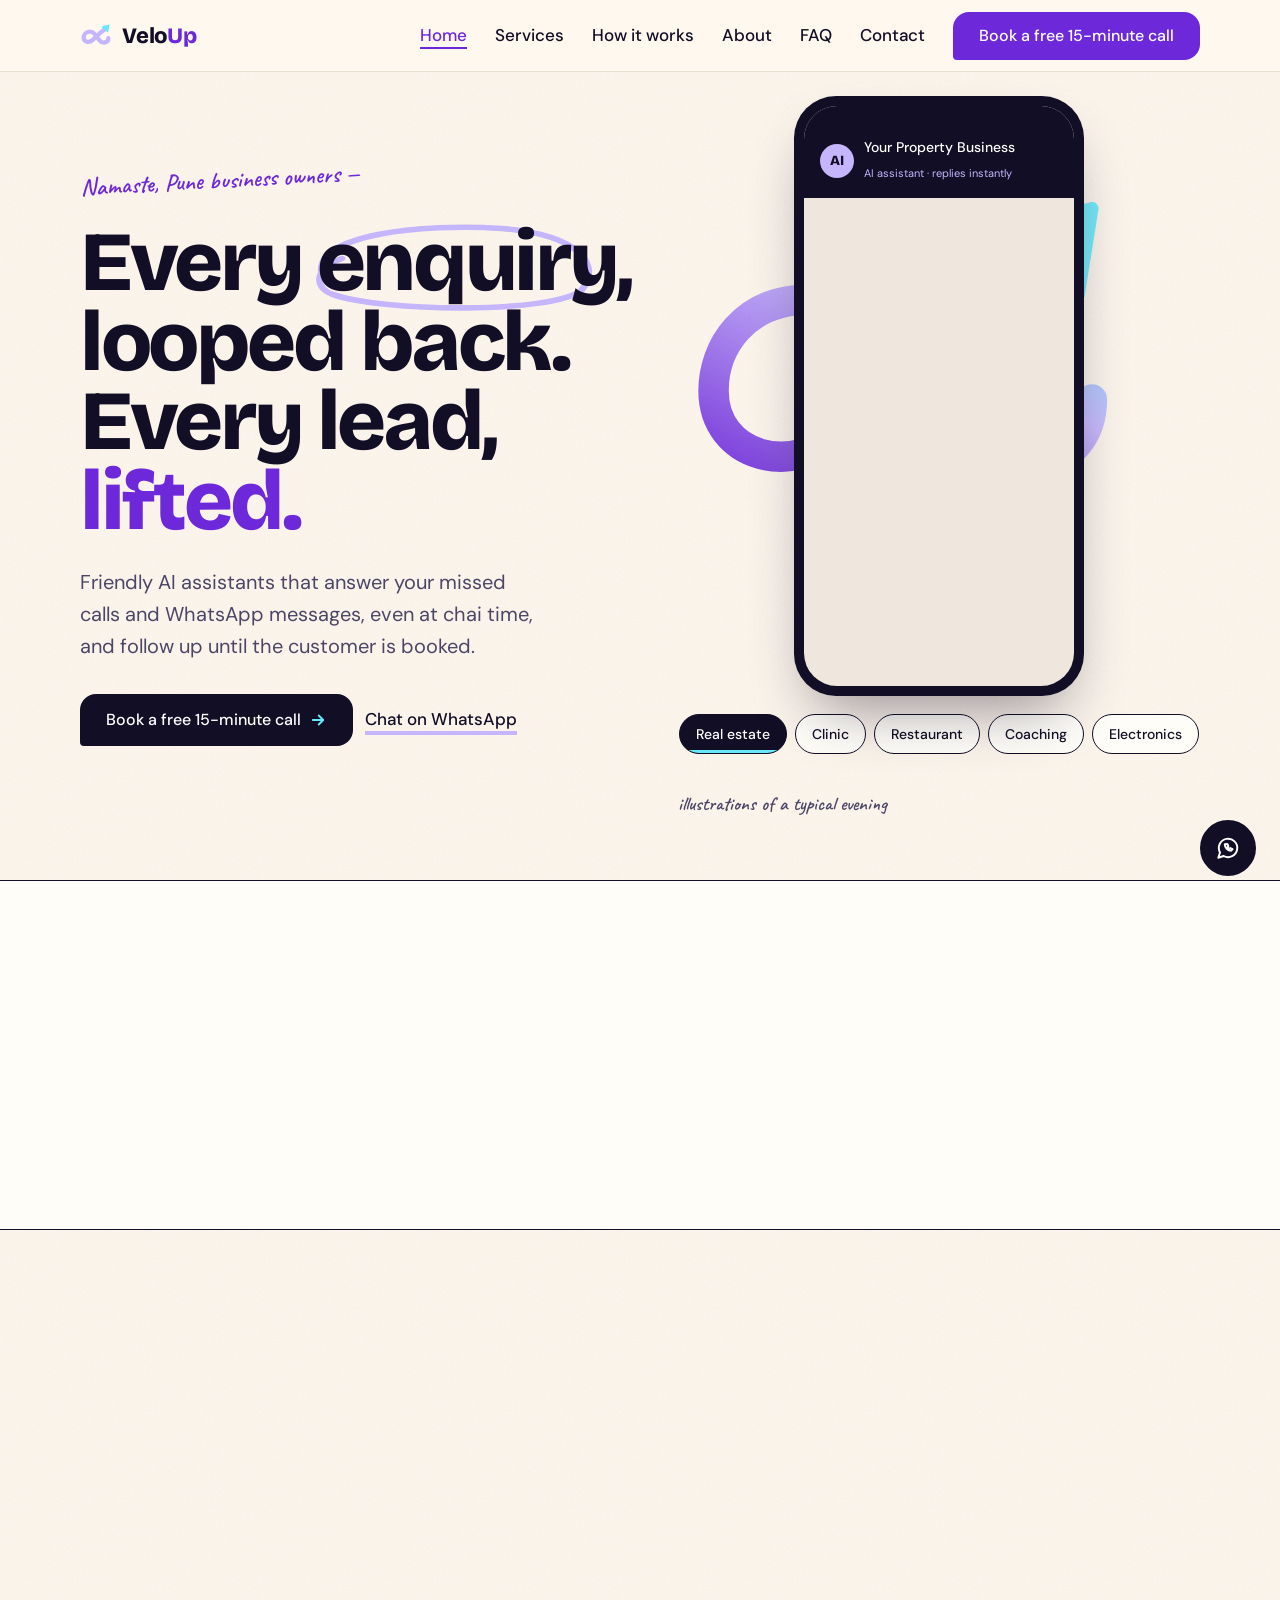
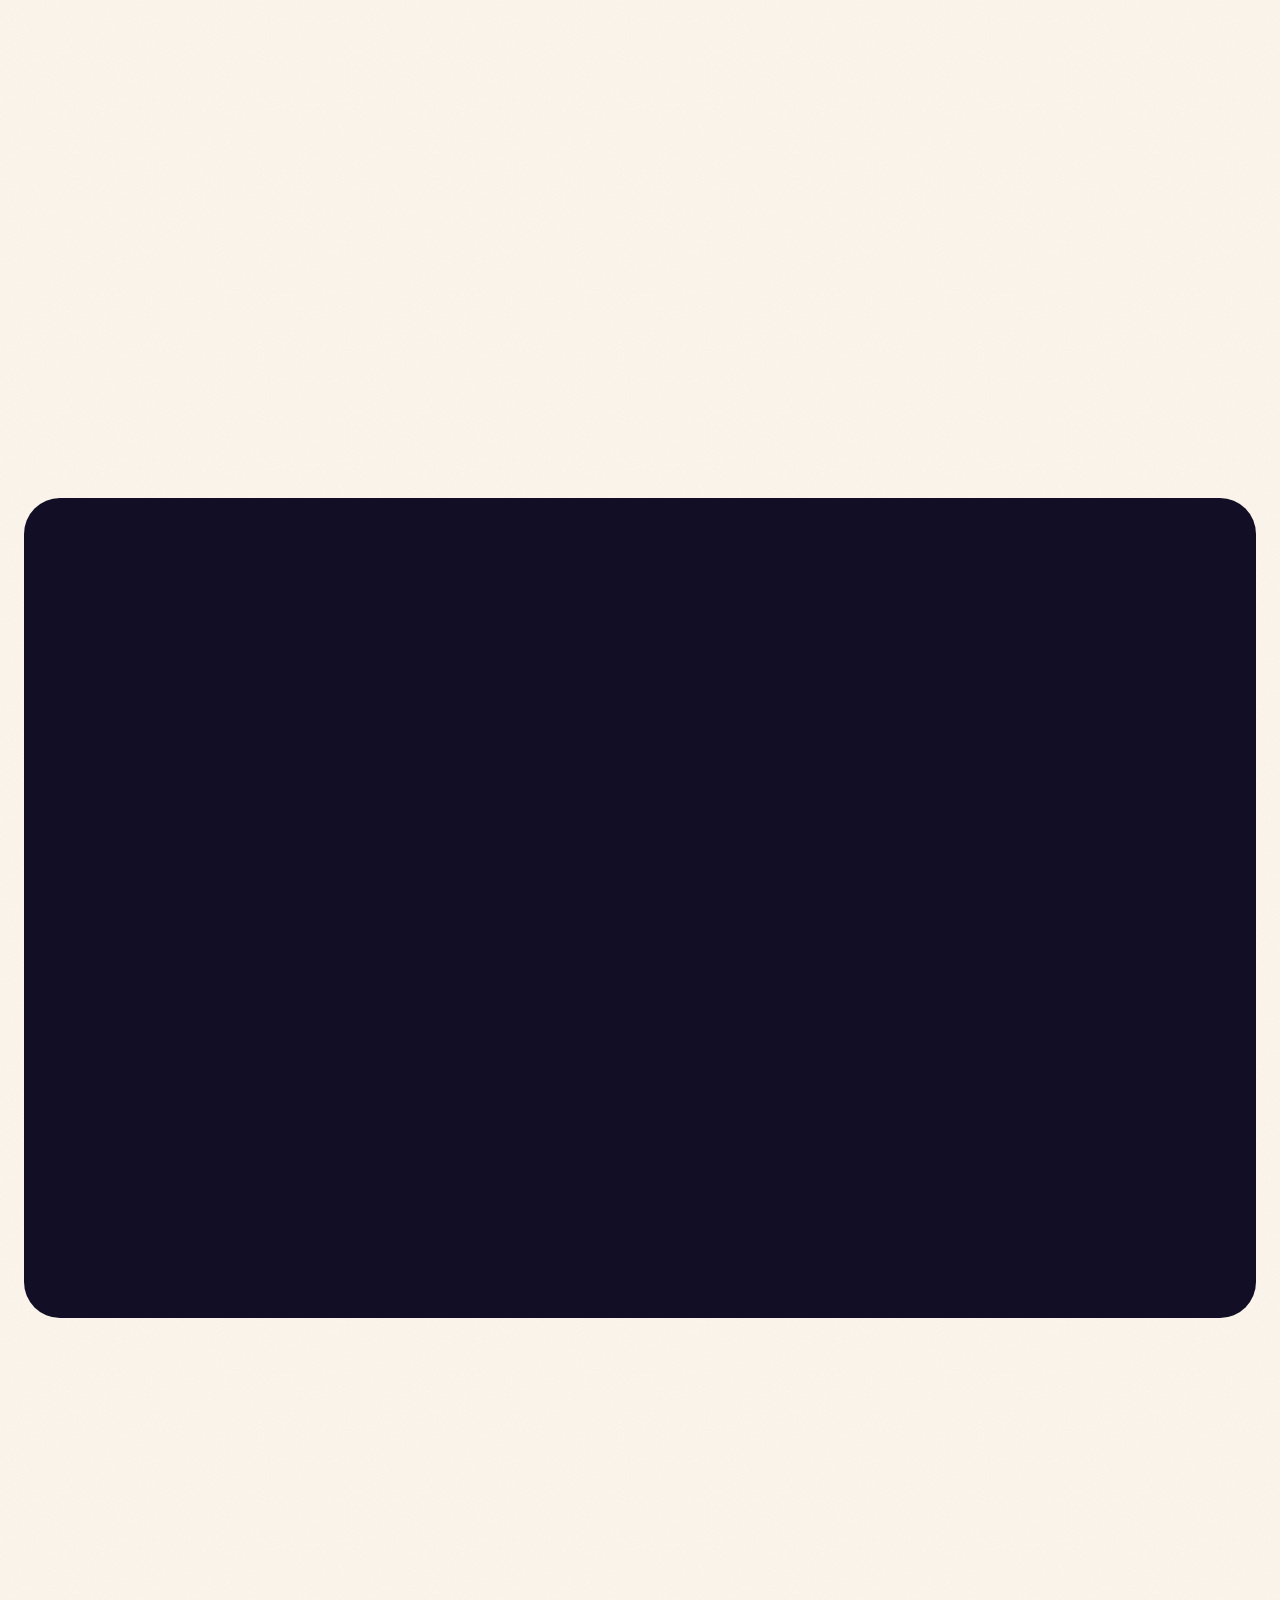
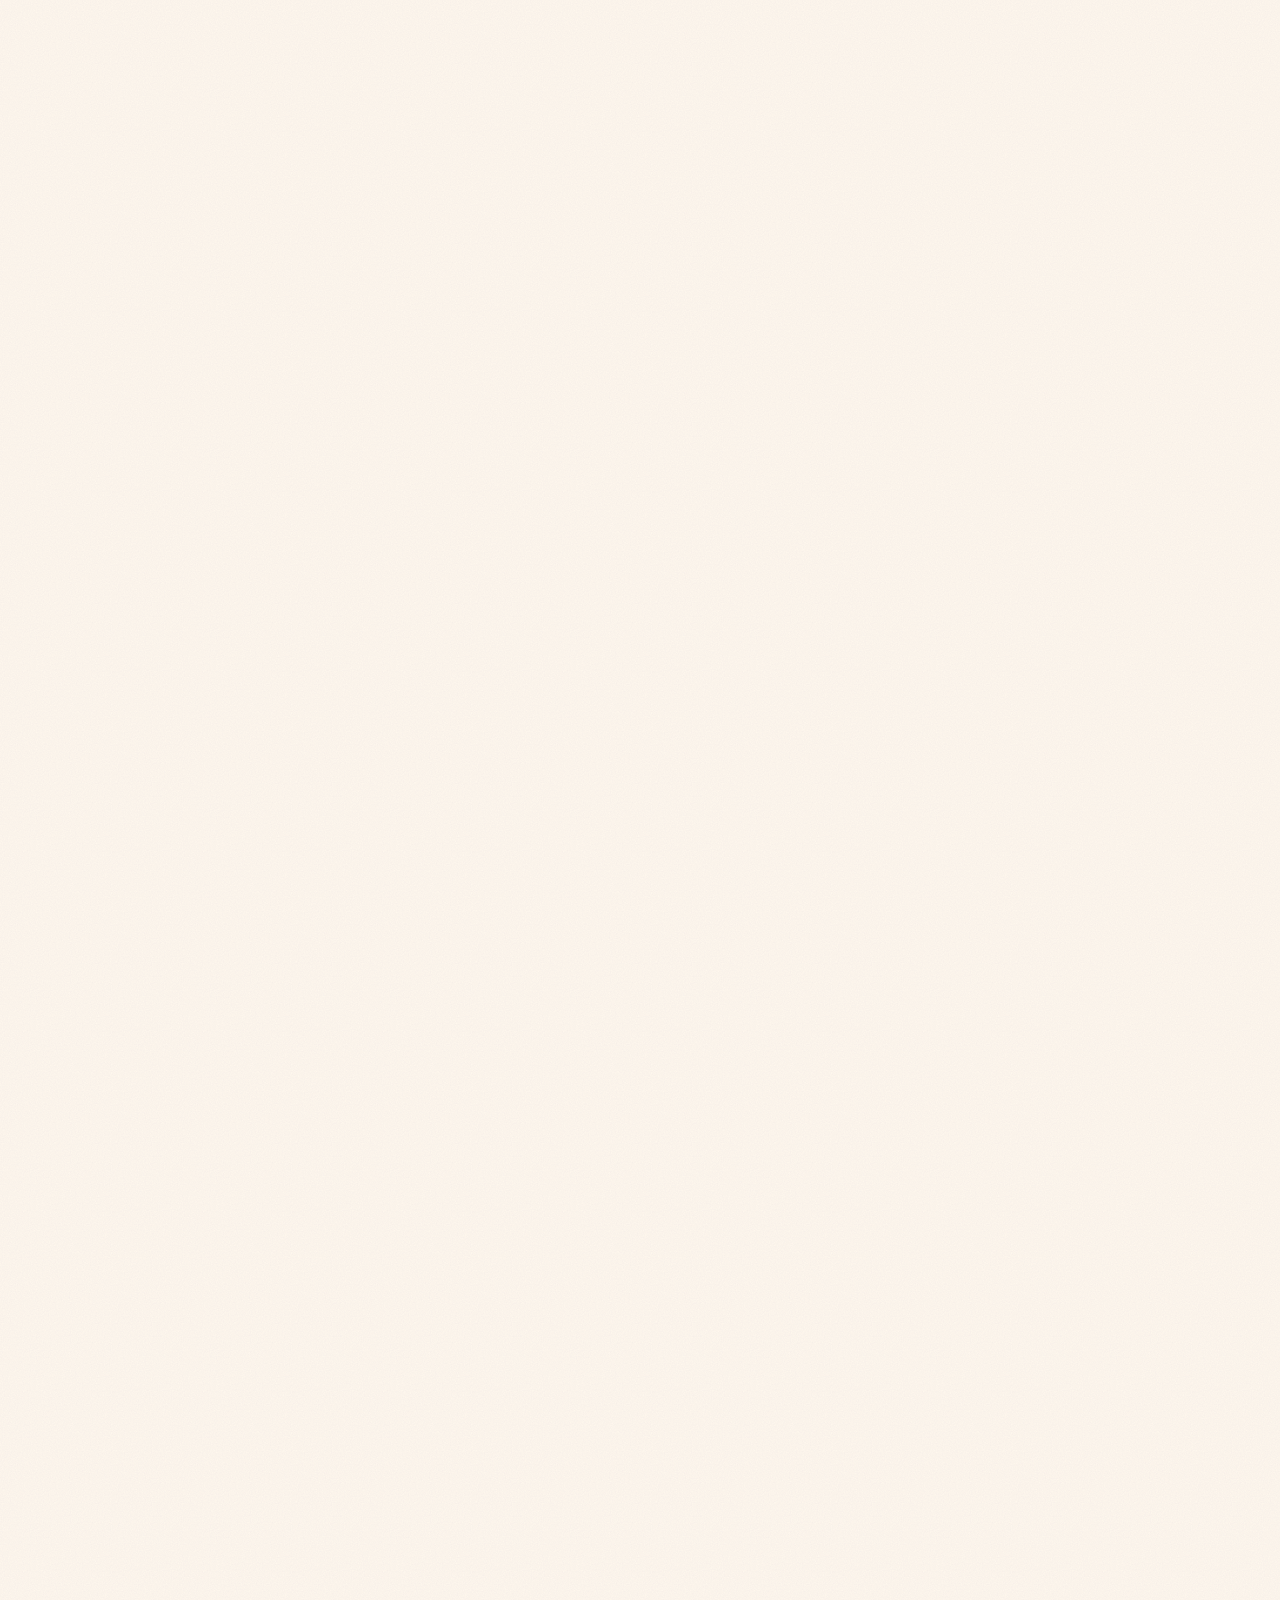
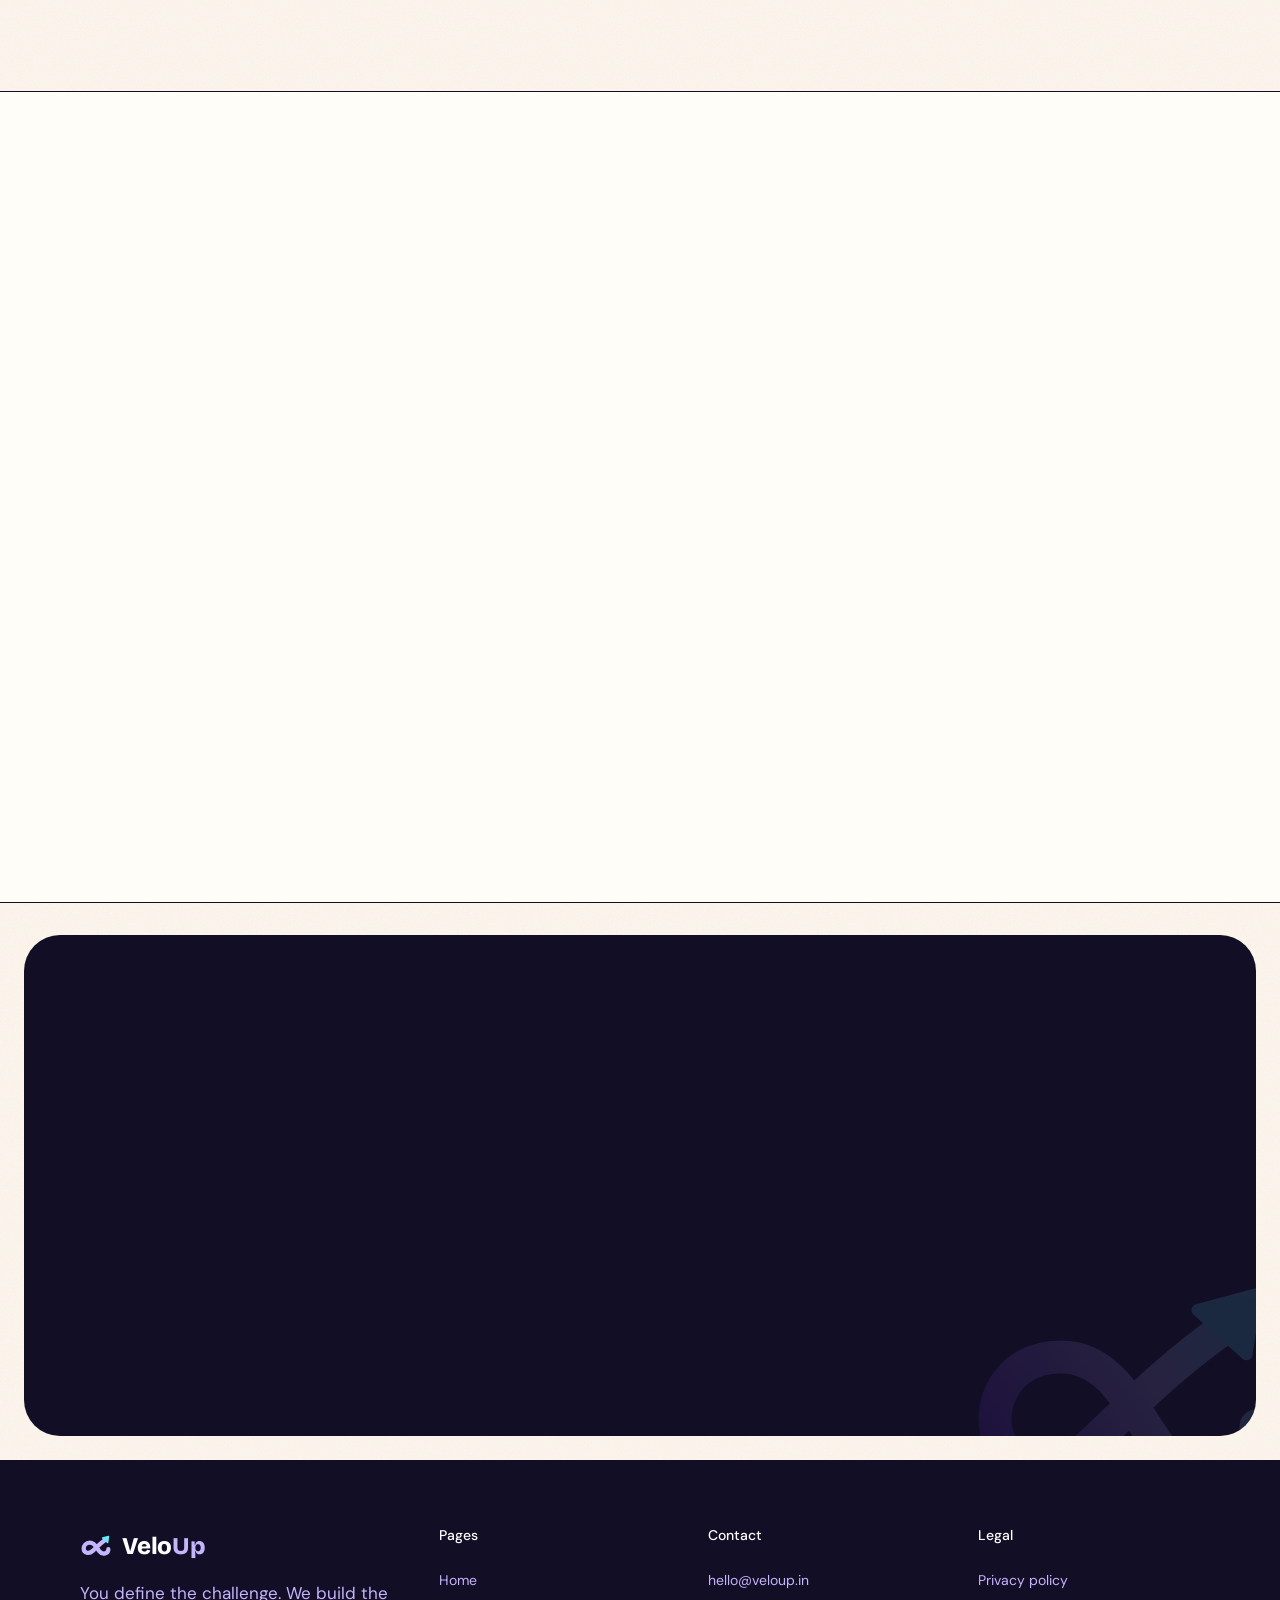
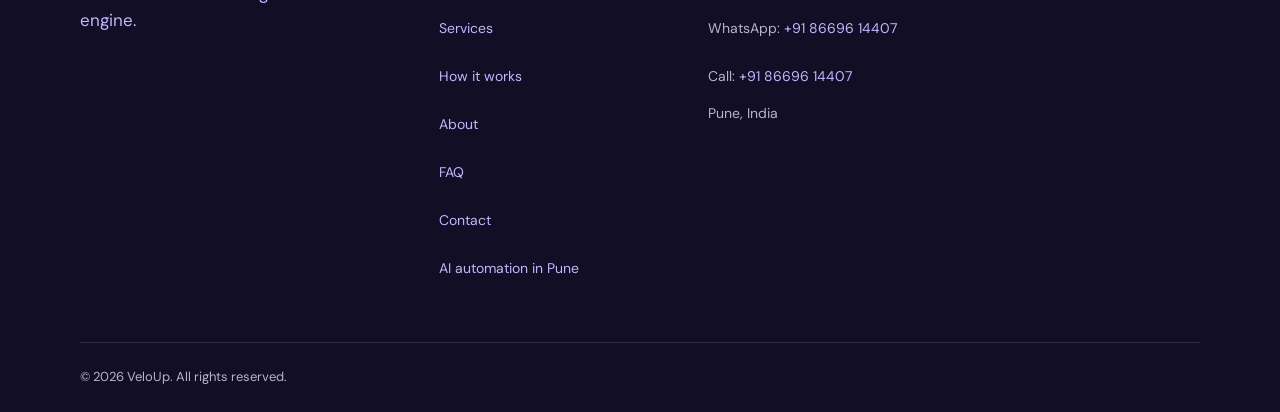
==== commit 7cfb2f2e: "Link the WhatsApp follow-up page from home and Pune pages Co-Authored-By: Claude Opus 5.5 <noreply@a" ====
--- a/index.html
+++ b/index.html
@@ -127,7 +127,7 @@
       <h2 id="svc-title" class="visually-hidden">Our services</h2>
       <div class="container">
         <ul class="svc-grid">
-          <li class="svc-item"><span class="svc-num" aria-hidden="true">01</span><h3>WhatsApp &amp; missed-call follow-up</h3><p>Every missed call gets a friendly reply in seconds, then reminders so nothing falls through.</p></li>
+          <li class="svc-item"><span class="svc-num" aria-hidden="true">01</span><h3>WhatsApp &amp; missed-call follow-up</h3><p>Every missed call gets a friendly reply in seconds, then reminders so nothing falls through. <a href="whatsapp-missed-call-follow-up.html">See how follow-up works</a></p></li>
           <li class="svc-item"><span class="svc-num" aria-hidden="true">02</span><h3>Appointment booking bot</h3><p>Books, reschedules and reminds on WhatsApp, using your real free slots.</p></li>
           <li class="svc-item"><span class="svc-num" aria-hidden="true">03</span><h3>AI voice agent</h3><p>Answers inbound calls and follows up enquiries by phone.</p></li>
           <li class="svc-item"><span class="svc-num" aria-hidden="true">04</span><h3>Support chatbot</h3><p>Answers common customer questions, day or night.</p></li>
